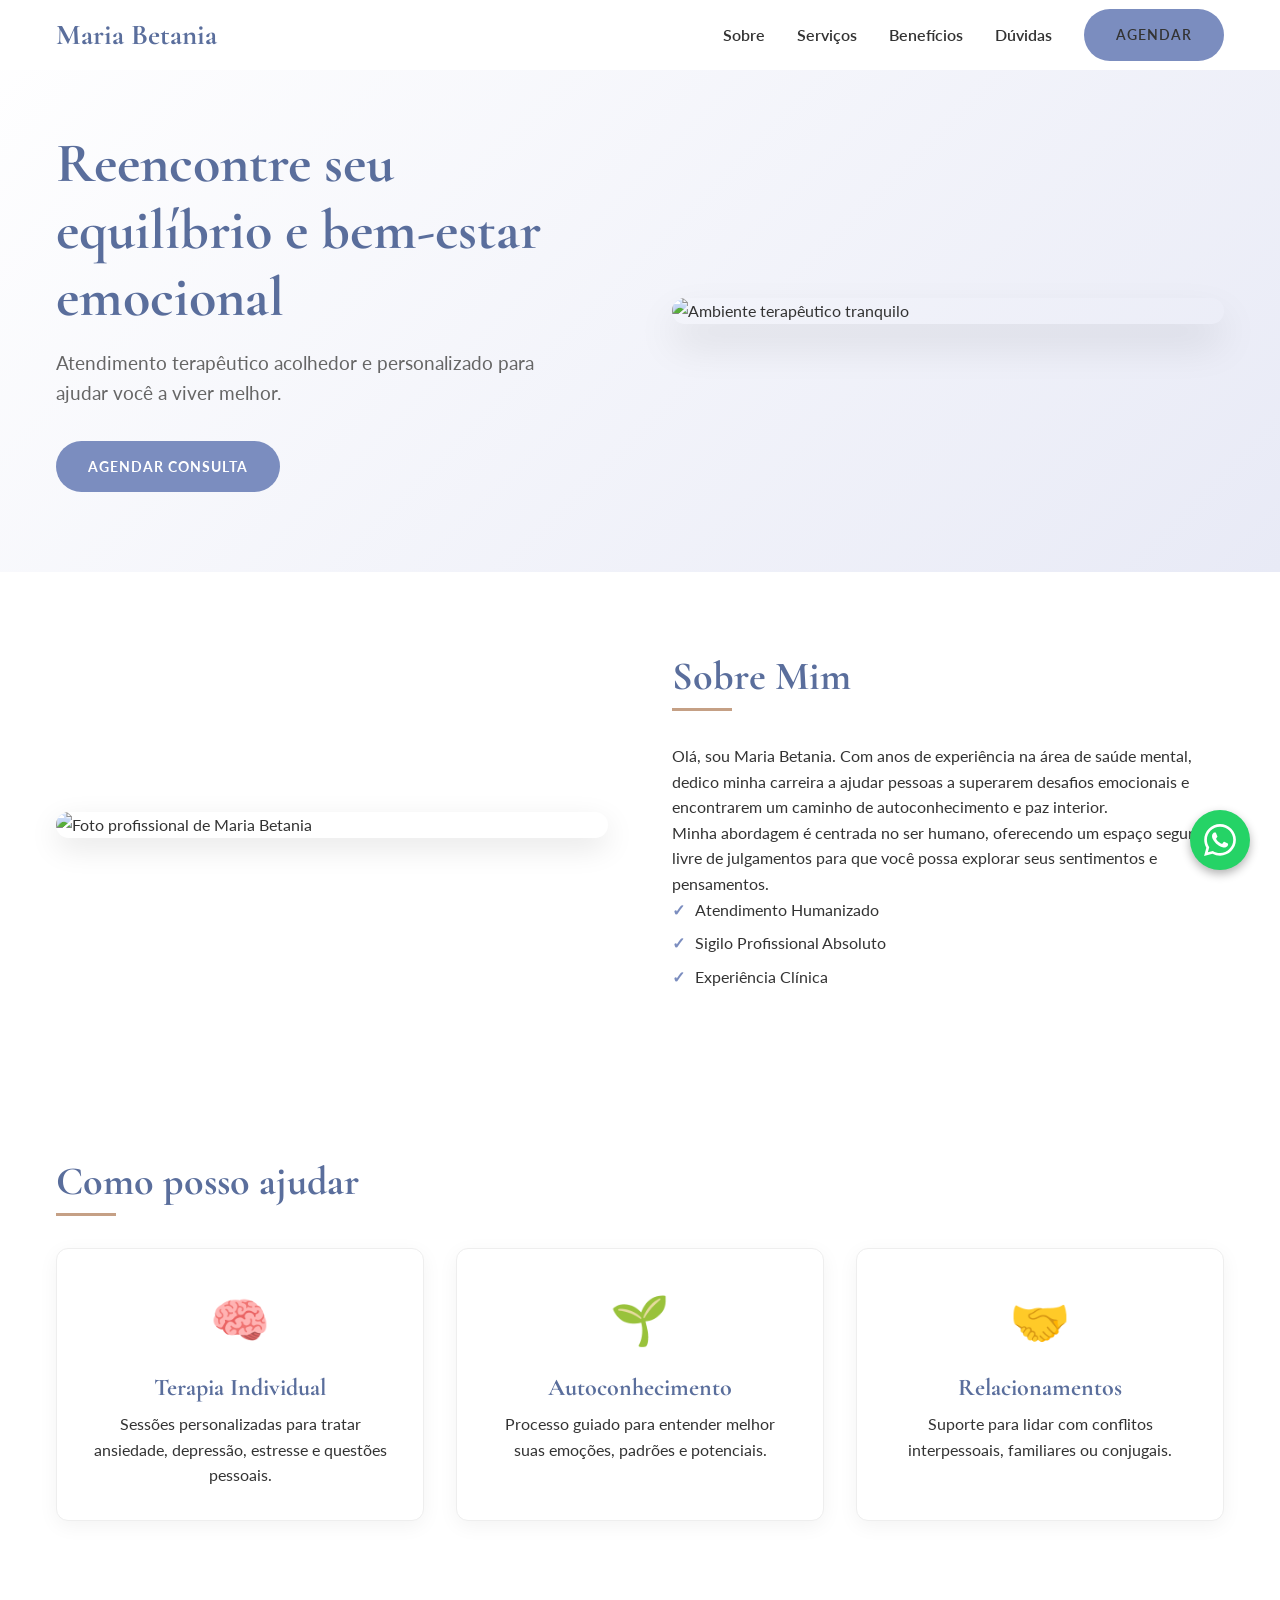
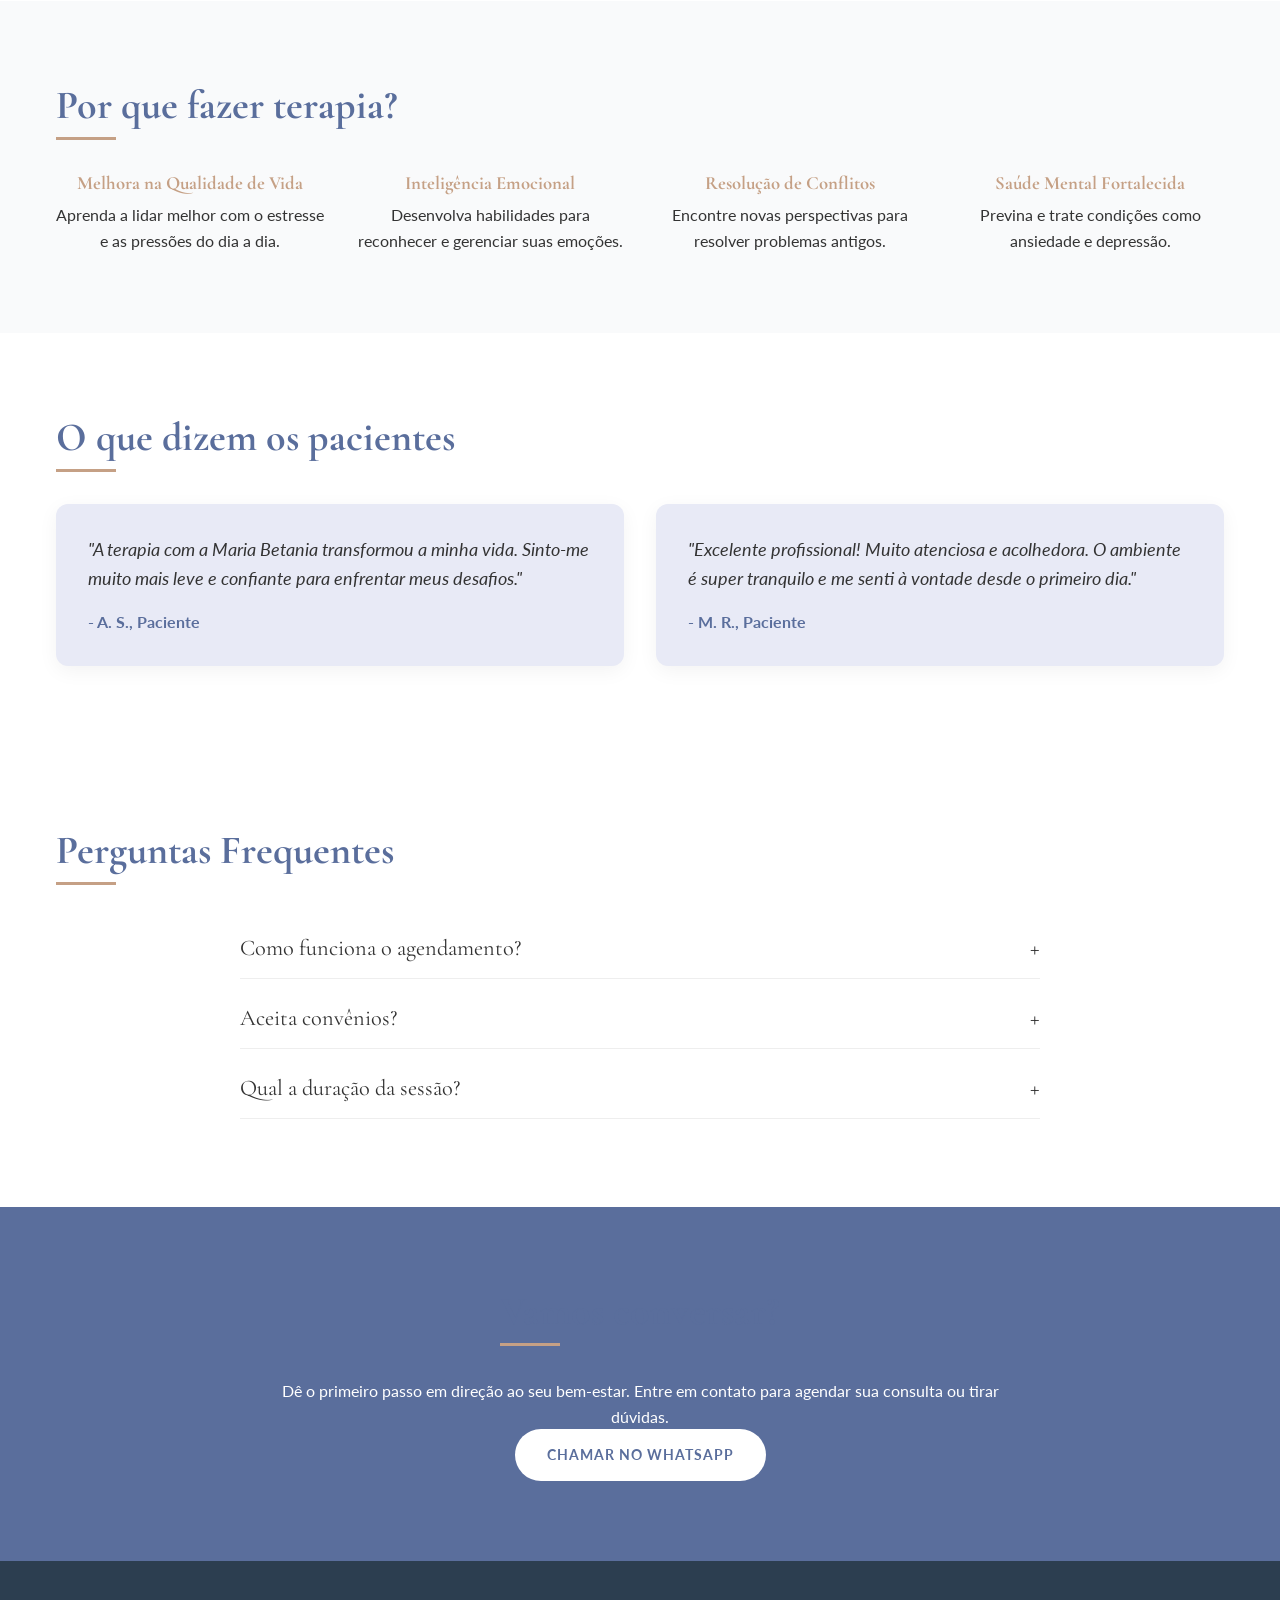
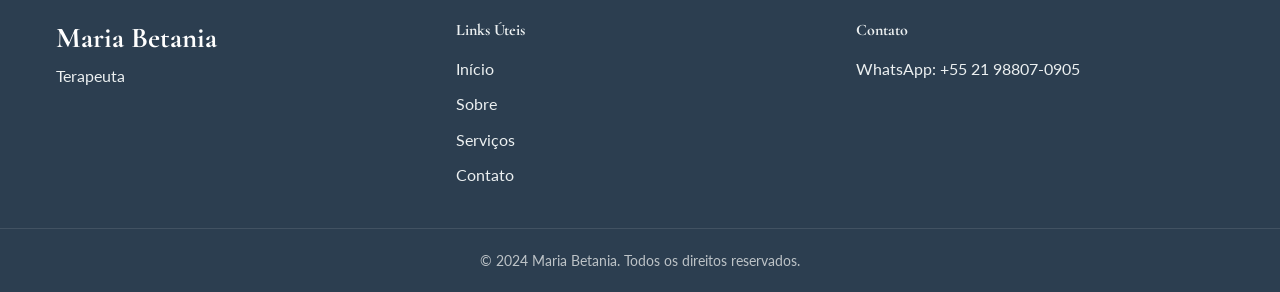
==== index.html @ 7aaaa526 "Add initial files for Maria Betania's landing page project" ====
<!DOCTYPE html>
<html lang="pt-BR">
<head>
    <meta charset="UTF-8">
    <meta name="viewport" content="width=device-width, initial-scale=1.0">

    <!-- Meta Tags SEO -->
    <title>Maria Betania | Terapeuta Profissional</title>
    <meta name="description"
          content="Atendimento terapêutico profissional com Maria Betania. Promovendo saúde mental e bem-estar através de uma abordagem acolhedora e personalizada. Agende sua consulta.">
    <meta name="keywords"
          content="terapeuta, psicoterapeuta, saúde mental, terapia, bem-estar, Maria Betania, Rio de Janeiro">
    <meta name="author" content="Maria Betania">

    <!-- Open Graph / Facebook -->
    <meta property="og:type" content="website">
    <meta property="og:url" content="https://mariabetaniaterapeuta.com.br/">
    <meta property="og:title" content="Maria Betania | Terapeuta Profissional">
    <meta property="og:description"
          content="Atendimento terapêutico profissional com Maria Betania. Promovendo saúde mental e bem-estar.">
    <meta property="og:image"
          content="https://images.unsplash.com/photo-1544717305-2782549b5136?ixlib=rb-1.2.1&auto=format&fit=crop&w=1200&q=80">

    <!-- Twitter -->
    <meta property="twitter:card" content="summary_large_image">
    <meta property="twitter:title" content="Maria Betania | Terapeuta Profissional">
    <meta property="twitter:description"
          content="Atendimento terapêutico profissional com Maria Betania. Promovendo saúde mental e bem-estar.">
    <meta property="twitter:image"
          content="https://images.unsplash.com/photo-1544717305-2782549b5136?ixlib=rb-1.2.1&auto=format&fit=crop&w=1200&q=80">

    <!-- Fonts -->
    <link rel="preconnect" href="https://fonts.googleapis.com">
    <link rel="preconnect" href="https://fonts.gstatic.com" crossorigin>
    <link href="https://fonts.googleapis.com/css2?family=Cormorant+Garamond:wght@400;600;700&family=Lato:wght@300;400;700&display=swap"
          rel="stylesheet">

    <!-- Styles -->
    <link rel="stylesheet" href="styles.css">

    <!-- Schema.org Markup -->
    <script type="application/ld+json">
        {
            "@context": "https://schema.org",
            "@type": "HealthAndBeautyBusiness",
            "name": "Maria Betania Terapeuta",
            "image": "https://images.unsplash.com/photo-1573496359142-b8d87734a5a2?ixlib=rb-1.2.1&auto=format&fit=crop&w=800&q=80",
            "telephone": "+55 21 98807-0905",
            "address": {
                "@type": "PostalAddress",
                "addressLocality": "Rio de Janeiro",
                "addressRegion": "RJ",
                "addressCountry": "BR"
            },
            "priceRange": "$$",
            "description": "Atendimento terapêutico profissional focado em saúde mental e bem-estar."
        }
    </script>

    <!-- Google AdSense - Header Placeholder -->
    <!-- <script async src="https://pagead2.googlesyndication.com/pagead/js/adsbygoogle.js?client=ca-pub-XXXXXXXXXXXXXXXX" crossorigin="anonymous"></script> -->
</head>
<body>

<!-- Header -->
<header class="header">
    <div class="container header__container">
        <a href="#" class="logo">Maria Betania</a>
        <nav class="nav">
            <ul class="nav__list">
                <li><a href="#sobre" class="nav__link">Sobre</a></li>
                <li><a href="#servicos" class="nav__link">Serviços</a></li>
                <li><a href="#beneficios" class="nav__link">Benefícios</a></li>
                <li><a href="#faq" class="nav__link">Dúvidas</a></li>
                <li><a href="#contato" class="nav__link btn btn--primary">Agendar</a></li>
            </ul>
            <button class="nav__toggle" aria-label="Abrir menu">
                <span class="hamburger"></span>
            </button>
        </nav>
    </div>
</header>

<!-- Hero Section -->
<section class="hero" id="home">
    <div class="container hero__container">
        <div class="hero__content">
            <h1 class="hero__title">Reencontre seu equilíbrio e bem-estar emocional</h1>
            <p class="hero__subtitle">Atendimento terapêutico acolhedor e personalizado para ajudar você a viver
                melhor.</p>
            <div class="hero__actions">
                <a href="https://wa.me/5521988070905?text=Olá! Gostaria de agendar uma consulta."
                   class="btn btn--primary" target="_blank" rel="noopener noreferrer">
                    Agendar Consulta
                </a>
            </div>
        </div>
        <div class="hero__image">
            <img src="https://images.unsplash.com/photo-1544717305-2782549b5136?ixlib=rb-1.2.1&auto=format&fit=crop&w=800&q=80"
                 alt="Ambiente terapêutico tranquilo" loading="lazy">
        </div>
    </div>
</section>

<!-- AdSense Placeholder -->
<!-- <div class="ad-container container">AdSense Code Here</div> -->

<!-- Sobre Section -->
<section class="about section" id="sobre">
    <div class="container about__container">
        <div class="about__image">
            <img src="https://images.unsplash.com/photo-1573496359142-b8d87734a5a2?ixlib=rb-1.2.1&auto=format&fit=crop&w=800&q=80"
                 alt="Foto profissional de Maria Betania" loading="lazy">
        </div>
        <div class="about__content">
            <h2 class="section__title">Sobre Mim</h2>
            <p class="text">Olá, sou Maria Betania. Com anos de experiência na área de saúde mental, dedico minha
                carreira a ajudar pessoas a superarem desafios emocionais e encontrarem um caminho de autoconhecimento e
                paz interior.</p>
            <p class="text">Minha abordagem é centrada no ser humano, oferecendo um espaço seguro e livre de julgamentos
                para que você possa explorar seus sentimentos e pensamentos.</p>
            <ul class="about__credentials">
                <li><span class="check-icon">✓</span> Atendimento Humanizado</li>
                <li><span class="check-icon">✓</span> Sigilo Profissional Absoluto</li>
                <li><span class="check-icon">✓</span> Experiência Clínica</li>
            </ul>
        </div>
    </div>
</section>

<!-- Serviços Section -->
<section class="services section" id="servicos">
    <div class="container">
        <h2 class="section__title text-center">Como posso ajudar</h2>
        <div class="services__grid">
            <div class="card service-card">
                <div class="service-card__icon">🧠</div>
                <h3 class="service-card__title">Terapia Individual</h3>
                <p class="service-card__description">Sessões personalizadas para tratar ansiedade, depressão, estresse e
                    questões pessoais.</p>
            </div>
            <div class="card service-card">
                <div class="service-card__icon">🌱</div>
                <h3 class="service-card__title">Autoconhecimento</h3>
                <p class="service-card__description">Processo guiado para entender melhor suas emoções, padrões e
                    potenciais.</p>
            </div>
            <div class="card service-card">
                <div class="service-card__icon">🤝</div>
                <h3 class="service-card__title">Relacionamentos</h3>
                <p class="service-card__description">Suporte para lidar com conflitos interpessoais, familiares ou
                    conjugais.</p>
            </div>
        </div>
    </div>
</section>

<!-- Benefícios Section -->
<section class="benefits section bg-light" id="beneficios">
    <div class="container">
        <h2 class="section__title text-center">Por que fazer terapia?</h2>
        <div class="benefits__grid">
            <div class="benefit-item">
                <h3 class="benefit-item__title">Melhora na Qualidade de Vida</h3>
                <p>Aprenda a lidar melhor com o estresse e as pressões do dia a dia.</p>
            </div>
            <div class="benefit-item">
                <h3 class="benefit-item__title">Inteligência Emocional</h3>
                <p>Desenvolva habilidades para reconhecer e gerenciar suas emoções.</p>
            </div>
            <div class="benefit-item">
                <h3 class="benefit-item__title">Resolução de Conflitos</h3>
                <p>Encontre novas perspectivas para resolver problemas antigos.</p>
            </div>
            <div class="benefit-item">
                <h3 class="benefit-item__title">Saúde Mental Fortalecida</h3>
                <p>Previna e trate condições como ansiedade e depressão.</p>
            </div>
        </div>
    </div>
</section>

<!-- Depoimentos Section -->
<section class="testimonials section" id="depoimentos">
    <div class="container">
        <h2 class="section__title text-center">O que dizem os pacientes</h2>
        <div class="testimonials__grid">
            <div class="card testimonial-card">
                <p class="testimonial-card__text">"A terapia com a Maria Betania transformou a minha vida. Sinto-me
                    muito mais leve e confiante para enfrentar meus desafios."</p>
                <p class="testimonial-card__author">- A. S., Paciente</p>
            </div>
            <div class="card testimonial-card">
                <p class="testimonial-card__text">"Excelente profissional! Muito atenciosa e acolhedora. O ambiente é
                    super tranquilo e me senti à vontade desde o primeiro dia."</p>
                <p class="testimonial-card__author">- M. R., Paciente</p>
            </div>
        </div>
    </div>
</section>

<!-- AdSense Placeholder -->
<!-- <div class="ad-container container">AdSense Code Here</div> -->

<!-- FAQ Section -->
<section class="faq section" id="faq">
    <div class="container">
        <h2 class="section__title text-center">Perguntas Frequentes</h2>
        <div class="accordion">
            <div class="accordion__item">
                <button class="accordion__trigger" aria-expanded="false">
                    Como funciona o agendamento?
                    <span class="accordion__icon">+</span>
                </button>
                <div class="accordion__content">
                    <p>O agendamento é feito de forma simples pelo WhatsApp. Você entra em contato, verificamos a
                        disponibilidade e marcamos o melhor horário para você.</p>
                </div>
            </div>
            <div class="accordion__item">
                <button class="accordion__trigger" aria-expanded="false">
                    Aceita convênios?
                    <span class="accordion__icon">+</span>
                </button>
                <div class="accordion__content">
                    <p>Atualmente trabalho com atendimentos particulares. Emito recibo para solicitação de reembolso
                        junto ao seu convênio, se aplicável.</p>
                </div>
            </div>
            <div class="accordion__item">
                <button class="accordion__trigger" aria-expanded="false">
                    Qual a duração da sessão?
                    <span class="accordion__icon">+</span>
                </button>
                <div class="accordion__content">
                    <p>Cada sessão tem duração média de 50 minutos, tempo ideal para desenvolvermos um trabalho profundo
                        e focado.</p>
                </div>
            </div>
        </div>
    </div>
</section>

<!-- Contato Section -->
<section class="contact section bg-accent text-white" id="contato">
    <div class="container contact__container">
        <div class="contact__info">
            <h2 class="section__title text-white">Vamos conversar?</h2>
            <p>Dê o primeiro passo em direção ao seu bem-estar. Entre em contato para agendar sua consulta ou tirar
                dúvidas.</p>
            <a href="https://wa.me/5521988070905?text=Olá! Gostaria de agendar uma consulta." class="btn btn--white"
               target="_blank" rel="noopener noreferrer">
                Chamar no WhatsApp
            </a>
        </div>
    </div>
</section>

<!-- Footer -->
<footer class="footer">
    <div class="container footer__container">
        <div class="footer__brand">
            <h3>Maria Betania</h3>
            <p>Terapeuta</p>
        </div>
        <div class="footer__links">
            <h4>Links Úteis</h4>
            <ul>
                <li><a href="#home">Início</a></li>
                <li><a href="#sobre">Sobre</a></li>
                <li><a href="#servicos">Serviços</a></li>
                <li><a href="#contato">Contato</a></li>
            </ul>
        </div>
        <div class="footer__social">
            <h4>Contato</h4>
            <p>WhatsApp: +55 21 98807-0905</p>
            <!-- Add social icons if available -->
        </div>
        <!-- AdSense Placeholder Footer -->
        <!-- <div class="footer__ad">AdSense Code Here</div> -->
    </div>
    <div class="footer__bottom">
        <p>&copy; 2024 Maria Betania. Todos os direitos reservados.</p>
    </div>
</footer>

<!-- WhatsApp Floating Button -->
<a href="https://wa.me/5521988070905?text=Olá! Gostaria de agendar uma consulta." class="whatsapp-float" target="_blank"
   rel="noopener noreferrer" aria-label="Falar no WhatsApp">
    <svg xmlns="http://www.w3.org/2000/svg" width="32" height="32" viewBox="0 0 24 24" fill="white">
        <path d="M.057 24l1.687-6.163c-1.041-1.804-1.588-3.849-1.587-5.946.003-6.556 5.338-11.891 11.893-11.891 3.181.001 6.167 1.24 8.413 3.488 2.245 2.248 3.481 5.236 3.48 8.414-.003 6.557-5.338 11.892-11.893 11.892-1.99-.001-3.951-.5-5.688-1.448l-6.305 1.654zm6.597-3.807c1.676.995 3.276 1.591 5.392 1.592 5.448 0 9.886-4.434 9.889-9.885.002-5.462-4.415-9.89-9.881-9.892-5.452 0-9.887 4.434-9.889 9.884-.001 2.225.651 3.891 1.746 5.634l-.999 3.648 3.742-.981zm11.387-5.464c-.074-.124-.272-.198-.57-.347-.297-.149-1.758-.868-2.031-.967-.272-.099-.47-.149-.669.149-.198.297-.768.967-.941 1.165-.173.198-.347.223-.644.074-.297-.149-1.255-.463-2.39-1.475-.883-.788-1.48-1.761-1.653-2.059-.173-.297-.018-.458.13-.606.134-.133.297-.347.446-.521.151-.172.2-.296.3-.495.099-.198.05-.372-.025-.521-.075-.148-.669-1.611-.916-2.206-.242-.579-.487-.501-.669-.51l-.57-.01c-.198 0-.52.074-.792.372s-1.04 1.016-1.04 2.479 1.065 2.876 1.213 3.074c.149.198 2.095 3.2 5.076 4.487.709.306 1.263.489 1.694.626.712.226 1.36.194 1.872.118.571-.085 1.758-.719 2.006-1.413.248-.695.248-1.29.173-1.414z"/>
    </svg>
</a>

<!-- Scripts -->
<script src="script.js"></script>
</body>
</html>
---- styles.css ----
/* 
  Theme Variables & Resets 
*/
:root {
    /* Colors */
    --primary-color: #7b8dbf; /* Lavender Blue - Calm & Trust */
    --primary-dark: #5a6e9c;
    --secondary-color: #e8eaf6; /* Light Lavender Background */
    --accent-color: #c5a085; /* Earthy Tone - Warmth */
    --text-dark: #333333;
    --text-light: #666666;
    --white: #ffffff;
    --light-gray: #f9fafb;
    --success-color: #25d366; /* WhatsApp Green */

    /* Typography */
    --font-serif: 'Cormorant Garamond', serif;
    --font-sans: 'Lato', sans-serif;

    /* Spacing */
    --spacing-sm: 0.5rem;
    --spacing-md: 1rem;
    --spacing-lg: 2rem;
    --spacing-xl: 4rem;

    /* Layout */
    --container-width: 1200px;
    --header-height: 70px;

    /* Transitions */
    --transition-fast: 0.3s ease;
}

/* Reset */
* {
    margin: 0;
    padding: 0;
    box-sizing: border-box;
}

html {
    scroll-behavior: smooth;
}

body {
    font-family: var(--font-sans);
    color: var(--text-dark);
    line-height: 1.6;
    background-color: var(--white);
}

img {
    max-width: 100%;
    height: auto;
    display: block;
}

ul {
    list-style: none;
}

a {
    text-decoration: none;
    color: inherit;
    transition: var(--transition-fast);
}

/* 
  Typography Utilities 
*/
h1, h2, h3, h4 {
    font-family: var(--font-serif);
    line-height: 1.2;
    margin-bottom: var(--spacing-md);
}

.text-center {
    text-align: center;
}

.text-white {
    color: var(--white);
}

.section__title {
    font-size: 2.5rem;
    color: var(--primary-dark);
    margin-bottom: var(--spacing-lg);
    position: relative;
    display: inline-block;
}

.section__title::after {
    content: '';
    display: block;
    width: 60px;
    height: 3px;
    background-color: var(--accent-color);
    margin-top: var(--spacing-sm);
}

/* 
  Reusable Components 
*/
.container {
    max-width: var(--container-width);
    margin: 0 auto;
    padding: 0 var(--spacing-md);
}

.section {
    padding: 80px 0;
}

.bg-light {
    background-color: var(--light-gray);
}

.bg-accent {
    background-color: var(--primary-dark);
}

.btn {
    display: inline-block;
    padding: 12px 30px;
    border-radius: 50px;
    font-weight: 700;
    cursor: pointer;
    border: 2px solid transparent;
    text-transform: uppercase;
    letter-spacing: 1px;
    font-size: 0.9rem;
}

.btn--primary {
    background-color: var(--primary-color);
    color: var(--white);
}

.btn--primary:hover {
    background-color: var(--primary-dark);
}

.btn--white {
    background-color: var(--white);
    color: var(--primary-dark);
}

.btn--white:hover {
    background-color: var(--secondary-color);
}

/* 
  Header & Navigation 
*/
.header {
    position: fixed;
    top: 0;
    left: 0;
    width: 100%;
    background-color: rgba(255, 255, 255, 0.95);
    box-shadow: 0 2px 10px rgba(0, 0, 0, 0.05);
    z-index: 1000;
    height: var(--header-height);
    display: flex;
    align-items: center;
}

.header__container {
    display: flex;
    justify-content: space-between;
    align-items: center;
    width: 100%;
}

.logo {
    font-family: var(--font-serif);
    font-size: 1.8rem;
    font-weight: 700;
    color: var(--primary-dark);
}

.nav__list {
    display: flex;
    align-items: center;
    gap: var(--spacing-lg);
}

.nav__link {
    font-weight: 600;
    color: var(--text-dark);
}

.nav__link:hover {
    color: var(--primary-color);
}

.nav__toggle {
    display: none;
    background: none;
    border: none;
    cursor: pointer;
}

.hamburger {
    display: block;
    width: 25px;
    height: 3px;
    background-color: var(--text-dark);
    position: relative;
}

.hamburger::before,
.hamburger::after {
    content: '';
    position: absolute;
    width: 100%;
    height: 3px;
    background-color: var(--text-dark);
    transition: var(--transition-fast);
}

.hamburger::before {
    top: -8px;
}

.hamburger::after {
    top: 8px;
}

/* 
  Hero Section 
*/
.hero {
    padding-top: calc(var(--header-height) + 60px);
    padding-bottom: 80px;
    background: linear-gradient(135deg, #fff 0%, var(--secondary-color) 100%);
}

.hero__container {
    display: grid;
    grid-template-columns: 1fr 1fr;
    align-items: center;
    gap: var(--spacing-xl);
}

.hero__title {
    font-size: 3.5rem;
    margin-bottom: var(--spacing-md);
    color: var(--primary-dark);
}

.hero__subtitle {
    font-size: 1.2rem;
    margin-bottom: var(--spacing-lg);
    color: var(--text-light);
    max-width: 500px;
}

.hero__image {
    border-radius: 20px;
    overflow: hidden;
    box-shadow: 0 20px 40px rgba(0, 0, 0, 0.1);
}

/* 
  About Section 
*/
.about__container {
    display: grid;
    grid-template-columns: 1fr 1fr;
    align-items: center;
    gap: var(--spacing-xl);
}

.about__image {
    border-radius: 20px;
    overflow: hidden;
    box-shadow: 0 10px 30px rgba(0, 0, 0, 0.1);
}

.about__credentials li {
    margin-bottom: var(--spacing-sm);
    display: flex;
    align-items: center;
    gap: 10px;
}

.check-icon {
    color: var(--primary-color);
    font-weight: bold;
}

/* 
  Services Section 
*/
.services__grid {
    display: grid;
    grid-template-columns: repeat(auto-fit, minmax(300px, 1fr));
    gap: var(--spacing-lg);
}

.card {
    background: var(--white);
    padding: var(--spacing-lg);
    border-radius: 12px;
    box-shadow: 0 5px 20px rgba(0, 0, 0, 0.05);
    transition: var(--transition-fast);
}

.card:hover {
    transform: translateY(-5px);
    box-shadow: 0 10px 30px rgba(0, 0, 0, 0.1);
}

.service-card {
    text-align: center;
    border: 1px solid #eee;
}

.service-card__icon {
    font-size: 3rem;
    margin-bottom: var(--spacing-md);
}

.service-card__title {
    font-size: 1.5rem;
    color: var(--primary-dark);
    margin-bottom: var(--spacing-sm);
}

/* 
  Benefits Section 
*/
.benefits__grid {
    display: grid;
    grid-template-columns: repeat(auto-fit, minmax(250px, 1fr));
    gap: var(--spacing-lg);
    text-align: center;
}

.benefit-item__title {
    color: var(--accent-color);
    margin-bottom: var(--spacing-sm);
}

/* 
  Testimonials Section 
*/
.testimonials__grid {
    display: grid;
    grid-template-columns: repeat(auto-fit, minmax(300px, 1fr));
    gap: var(--spacing-lg);
}

.testimonial-card {
    background-color: var(--secondary-color);
    border: none;
}

.testimonial-card__text {
    font-style: italic;
    margin-bottom: var(--spacing-md);
    font-size: 1.1rem;
}

.testimonial-card__author {
    font-weight: 700;
    color: var(--primary-dark);
}

/* 
  FAQ Section 
*/
.accordion {
    max-width: 800px;
    margin: 0 auto;
}

.accordion__item {
    border-bottom: 1px solid #eee;
    margin-bottom: var(--spacing-sm);
}

.accordion__trigger {
    width: 100%;
    background: none;
    border: none;
    padding: var(--spacing-md) 0;
    display: flex;
    justify-content: space-between;
    align-items: center;
    font-family: var(--font-serif);
    font-size: 1.4rem;
    color: var(--text-dark);
    cursor: pointer;
    text-align: left;
}

.accordion__icon {
    font-size: 1.5rem;
    transition: var(--transition-fast);
}

.accordion__trigger[aria-expanded="true"] .accordion__icon {
    transform: rotate(45deg);
}

.accordion__content {
    max-height: 0;
    overflow: hidden;
    transition: max-height 0.3s ease;
    font-size: 1rem;
    color: var(--text-light);
}

.accordion__content p {
    padding-bottom: var(--spacing-md);
}

/* 
  Contact Section 
*/
.contact {
    text-align: center;
}

.contact__container {
    max-width: 800px;
}

/* 
  Footer 
*/
.footer {
    background-color: #2c3e50;
    color: #ecf0f1;
    padding: 60px 0 20px;
}

.footer__container {
    display: grid;
    grid-template-columns: repeat(auto-fit, minmax(200px, 1fr));
    gap: var(--spacing-lg);
    margin-bottom: 40px;
}

.footer__brand h3 {
    color: var(--white);
    font-size: 1.8rem;
    margin-bottom: var(--spacing-sm);
}

.footer__links ul {
    display: flex;
    flex-direction: column;
    gap: 10px;
}

.footer__links a:hover {
    color: var(--primary-color);
}

.footer__bottom {
    text-align: center;
    padding-top: 20px;
    border-top: 1px solid rgba(255, 255, 255, 0.1);
    font-size: 0.9rem;
    color: #bdc3c7;
}

/* 
  WhatsApp Floating Button 
*/
.whatsapp-float {
    position: fixed;
    bottom: 30px;
    right: 30px;
    background-color: var(--success-color);
    width: 60px;
    height: 60px;
    border-radius: 50%;
    display: flex;
    justify-content: center;
    align-items: center;
    box-shadow: 0 4px 10px rgba(0, 0, 0, 0.3);
    z-index: 1000;
    transition: transform 0.3s ease;
}

.whatsapp-float:hover {
    transform: scale(1.1);
}

/* 
  AdSense Container Styling 
*/
.ad-container {
    text-align: center;
    margin: var(--spacing-lg) auto;
    min-height: 100px;
    background-color: #f0f0f0;
    display: flex;
    justify-content: center;
    align-items: center;
    color: #999;
    border: 1px dashed #ccc;
}

/* 
  Responsive Styles (Tablets & Mobile) 
*/
@media (max-width: 992px) {
    :root {
        --header-height: 60px;
    }

    .hero__title {
        font-size: 2.8rem;
    }
}

@media (max-width: 768px) {
    /* Navigation */
    .nav__toggle {
        display: block;
    }

    .nav__list {
        position: fixed;
        top: var(--header-height);
        right: -100%;
        width: 80%;
        height: calc(100vh - var(--header-height));
        background-color: var(--white);
        flex-direction: column;
        padding: var(--spacing-xl);
        transition: right 0.3s ease;
        box-shadow: -5px 0 15px rgba(0, 0, 0, 0.05);
    }

    .nav__list.active {
        right: 0;
    }

    /* Hero */
    .hero__container {
        grid-template-columns: 1fr;
        text-align: center;
    }

    .hero__image {
        order: -1;
    }

    .hero__subtitle {
        margin: 0 auto var(--spacing-lg);
    }

    /* About */
    .about__container {
        grid-template-columns: 1fr;
    }

    .section__title {
        font-size: 2rem;
    }

    /* Footer */
    .footer__container {
        text-align: center;
    }

    /* WhatsApp */
    .whatsapp-float {
        bottom: 20px;
        right: 20px;
        width: 50px;
        height: 50px;
    }
}
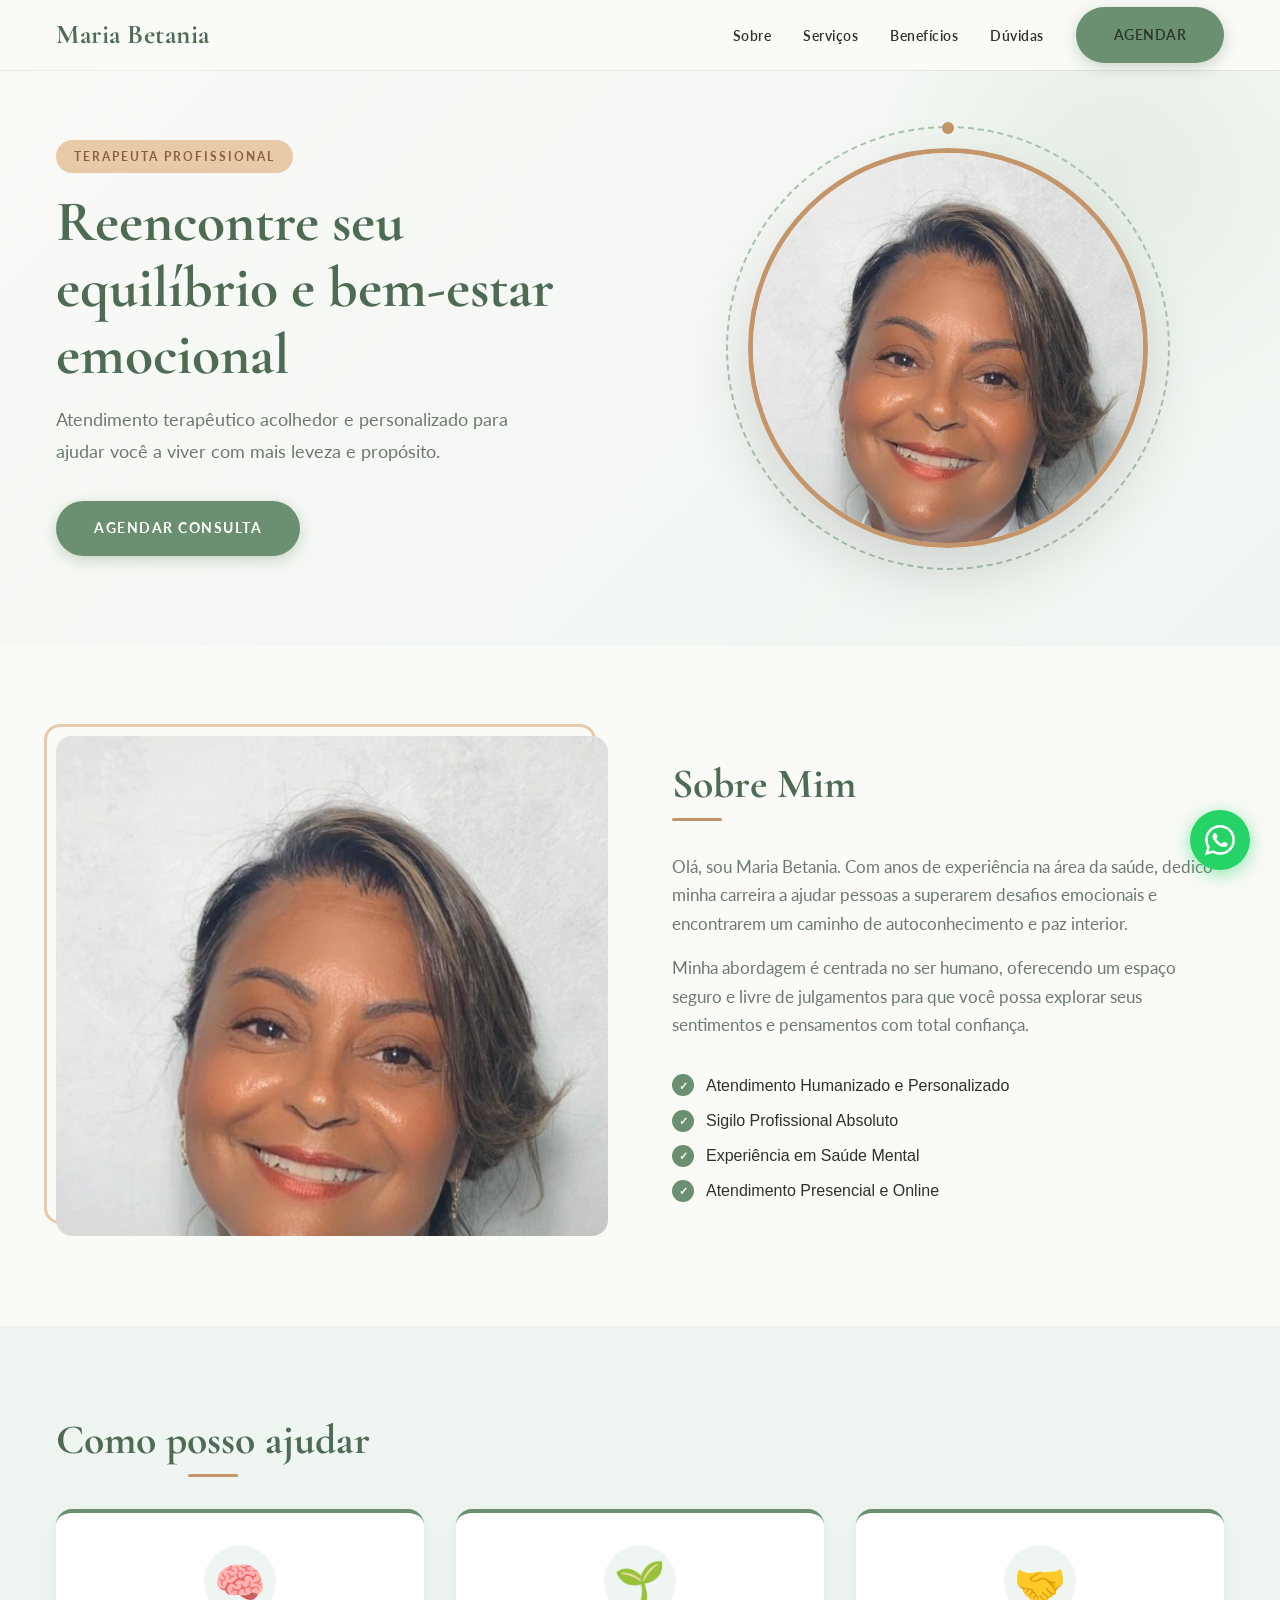
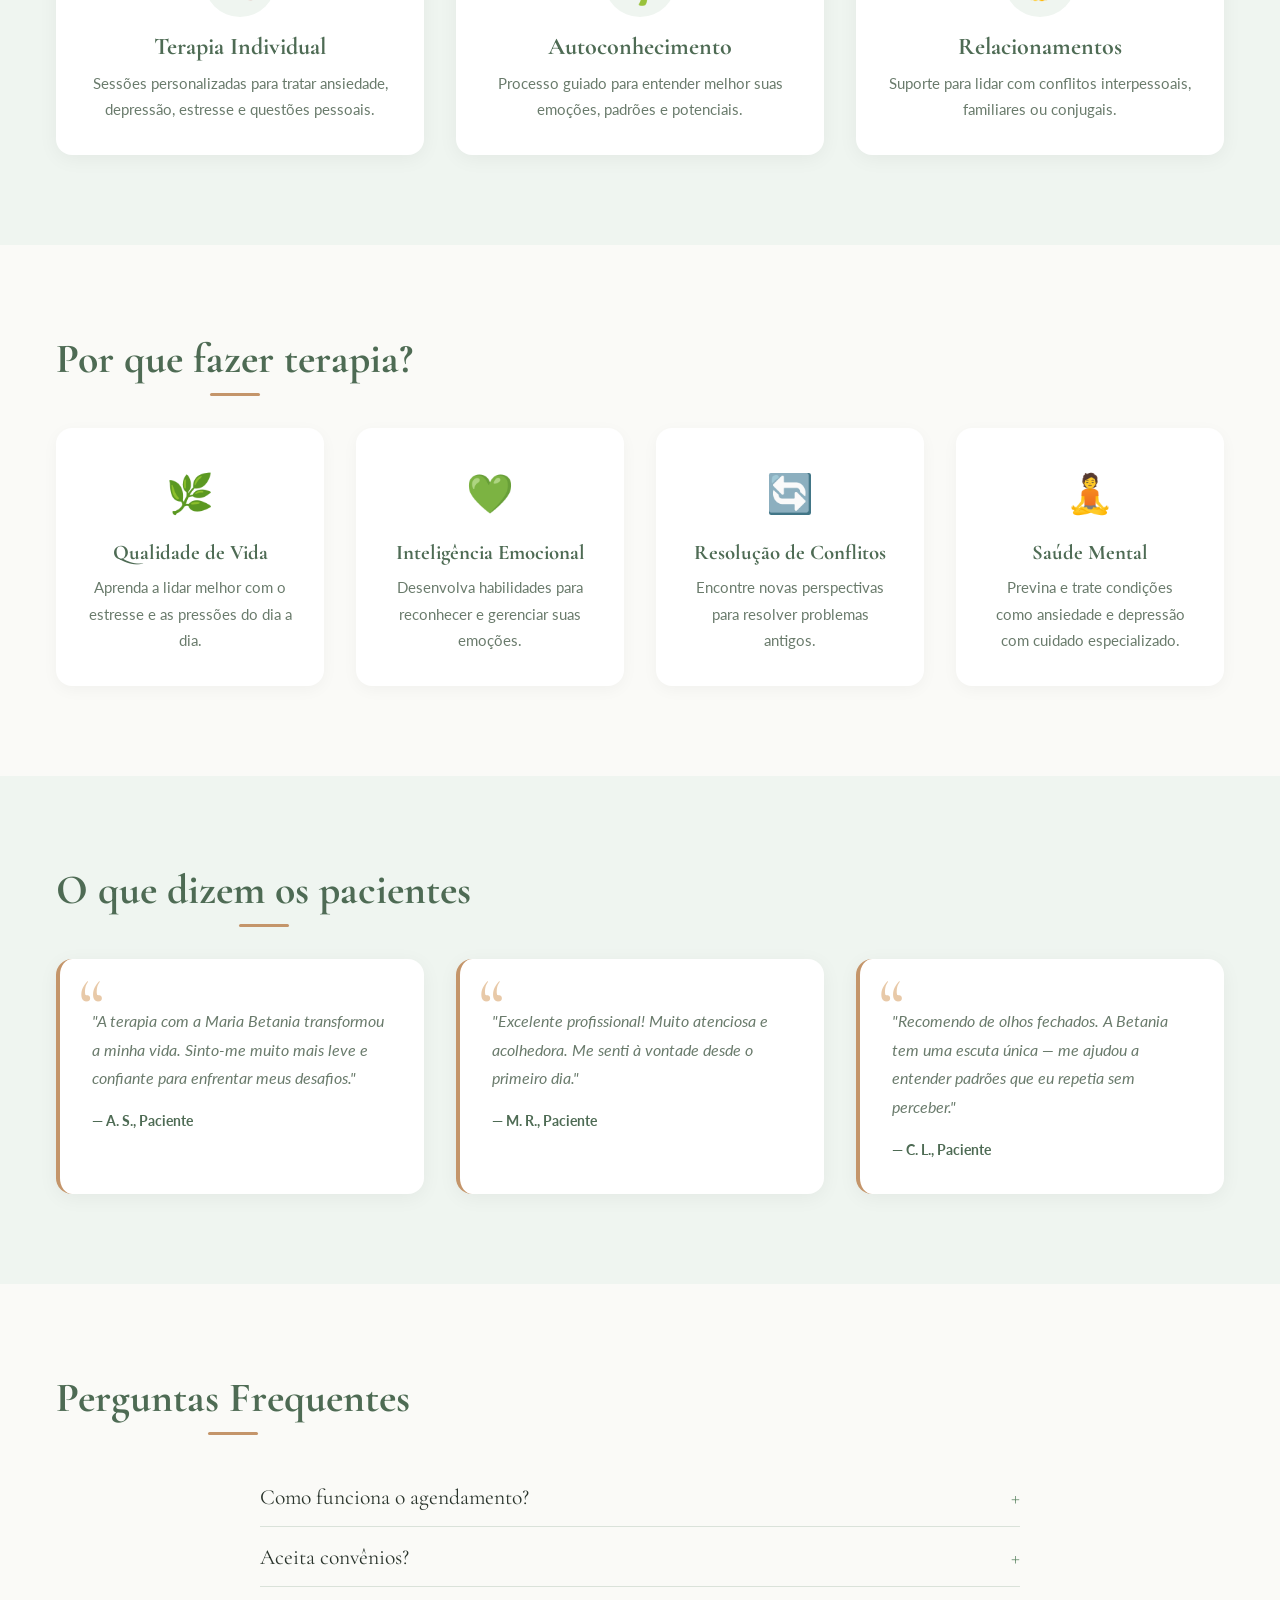
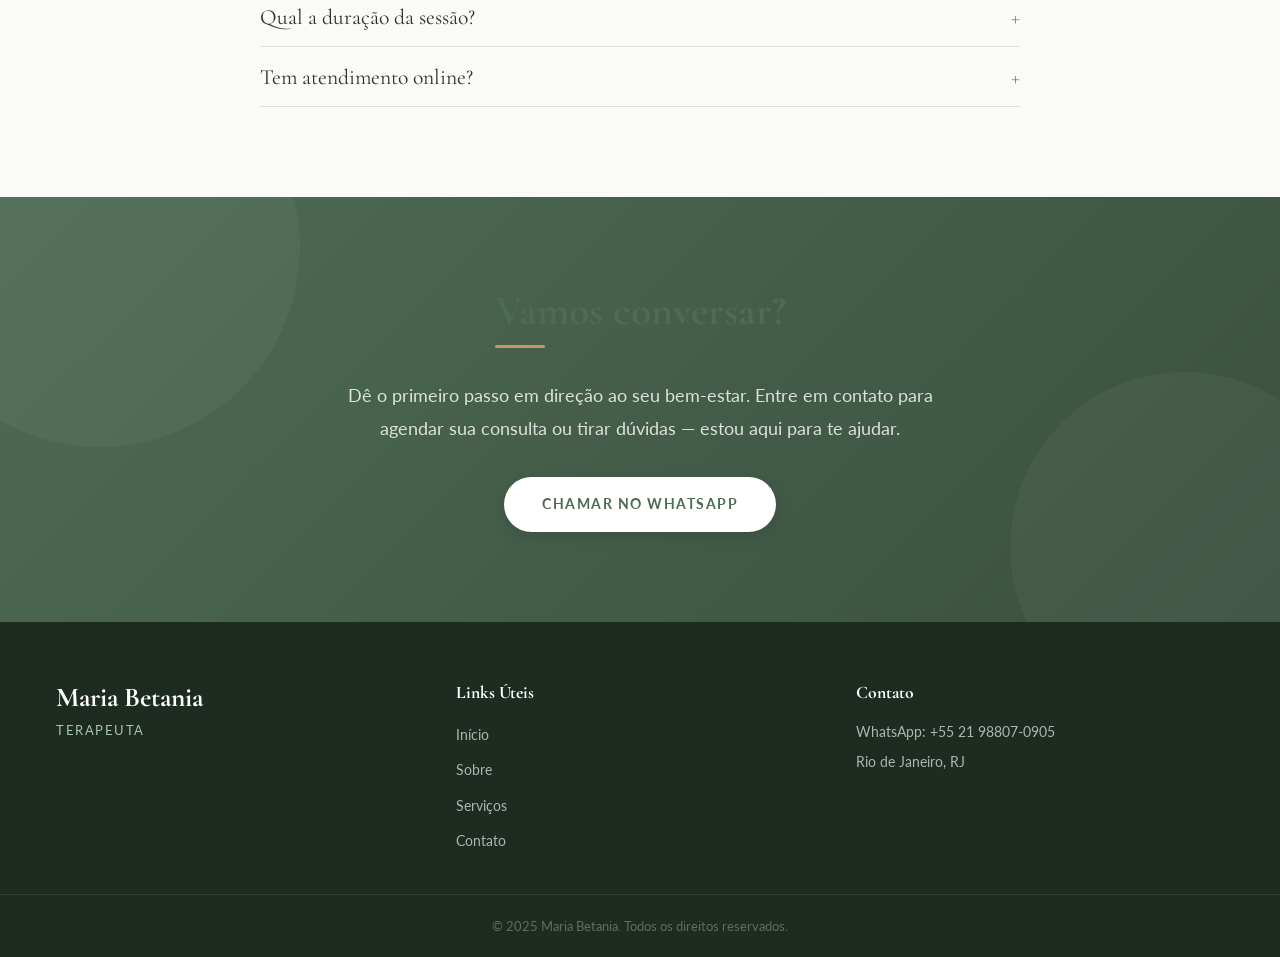
==== commit d1479ada: "Redesign visual completo da landing page da Betania - Nova paleta sage green + warm sand (substituin" ====
--- a/index.html
+++ b/index.html
@@ -18,16 +18,14 @@
     <meta property="og:title" content="Maria Betania | Terapeuta Profissional">
     <meta property="og:description"
           content="Atendimento terapêutico profissional com Maria Betania. Promovendo saúde mental e bem-estar.">
-    <meta property="og:image"
-          content="https://images.unsplash.com/photo-1544717305-2782549b5136?ixlib=rb-1.2.1&auto=format&fit=crop&w=1200&q=80">
+    <meta property="og:image" content="https://mariabetaniaterapeuta.com.br/IMG-20250110-WA0171.jpg">
 
     <!-- Twitter -->
     <meta property="twitter:card" content="summary_large_image">
     <meta property="twitter:title" content="Maria Betania | Terapeuta Profissional">
     <meta property="twitter:description"
           content="Atendimento terapêutico profissional com Maria Betania. Promovendo saúde mental e bem-estar.">
-    <meta property="twitter:image"
-          content="https://images.unsplash.com/photo-1544717305-2782549b5136?ixlib=rb-1.2.1&auto=format&fit=crop&w=1200&q=80">
+    <meta property="twitter:image" content="https://mariabetaniaterapeuta.com.br/IMG-20250110-WA0171.jpg">
 
     <!-- Fonts -->
     <link rel="preconnect" href="https://fonts.googleapis.com">
@@ -44,7 +42,7 @@
             "@context": "https://schema.org",
             "@type": "HealthAndBeautyBusiness",
             "name": "Maria Betania Terapeuta",
-            "image": "https://images.unsplash.com/photo-1573496359142-b8d87734a5a2?ixlib=rb-1.2.1&auto=format&fit=crop&w=800&q=80",
+            "image": "https://mariabetaniaterapeuta.com.br/IMG-20250110-WA0171.jpg",
             "telephone": "+55 21 98807-0905",
             "address": {
                 "@type": "PostalAddress",
@@ -56,9 +54,6 @@
             "description": "Atendimento terapêutico profissional focado em saúde mental e bem-estar."
         }
     </script>
-
-    <!-- Google AdSense - Header Placeholder -->
-    <!-- <script async src="https://pagead2.googlesyndication.com/pagead/js/adsbygoogle.js?client=ca-pub-XXXXXXXXXXXXXXXX" crossorigin="anonymous"></script> -->
 </head>
 <body>
 
@@ -84,10 +79,10 @@
 <!-- Hero Section -->
 <section class="hero" id="home">
     <div class="container hero__container">
-        <div class="hero__content">
+        <div class="hero__content fade-in">
+            <span class="hero__subtitle-tag">Terapeuta Profissional</span>
             <h1 class="hero__title">Reencontre seu equilíbrio e bem-estar emocional</h1>
-            <p class="hero__subtitle">Atendimento terapêutico acolhedor e personalizado para ajudar você a viver
-                melhor.</p>
+            <p class="hero__subtitle">Atendimento terapêutico acolhedor e personalizado para ajudar você a viver com mais leveza e propósito.</p>
             <div class="hero__actions">
                 <a href="https://wa.me/5521988070905?text=Olá! Gostaria de agendar uma consulta."
                    class="btn btn--primary" target="_blank" rel="noopener noreferrer">
@@ -96,33 +91,30 @@
             </div>
         </div>
         <div class="hero__image">
-            <img src="https://images.unsplash.com/photo-1544717305-2782549b5136?ixlib=rb-1.2.1&auto=format&fit=crop&w=800&q=80"
-                 alt="Ambiente terapêutico tranquilo" loading="lazy">
-        </div>
-    </div>
-</section>
-
-<!-- AdSense Placeholder -->
-<!-- <div class="ad-container container">AdSense Code Here</div> -->
+            <div class="hero__image-deco"></div>
+            <div class="hero__image-frame">
+                <img src="IMG-20250110-WA0171.jpg" alt="Maria Betania — Terapeuta Profissional" loading="lazy">
+            </div>
+        </div>
+    </div>
+</section>
 
 <!-- Sobre Section -->
 <section class="about section" id="sobre">
     <div class="container about__container">
-        <div class="about__image">
-            <img src="https://images.unsplash.com/photo-1573496359142-b8d87734a5a2?ixlib=rb-1.2.1&auto=format&fit=crop&w=800&q=80"
+        <div class="about__image fade-in">
+            <img src="IMG-20250110-WA0171.jpg"
                  alt="Foto profissional de Maria Betania" loading="lazy">
         </div>
-        <div class="about__content">
+        <div class="about__content fade-in">
             <h2 class="section__title">Sobre Mim</h2>
-            <p class="text">Olá, sou Maria Betania. Com anos de experiência na área de saúde mental, dedico minha
-                carreira a ajudar pessoas a superarem desafios emocionais e encontrarem um caminho de autoconhecimento e
-                paz interior.</p>
-            <p class="text">Minha abordagem é centrada no ser humano, oferecendo um espaço seguro e livre de julgamentos
-                para que você possa explorar seus sentimentos e pensamentos.</p>
+            <p class="text">Olá, sou Maria Betania. Com anos de experiência na área da saúde, dedico minha carreira a ajudar pessoas a superarem desafios emocionais e encontrarem um caminho de autoconhecimento e paz interior.</p>
+            <p class="text">Minha abordagem é centrada no ser humano, oferecendo um espaço seguro e livre de julgamentos para que você possa explorar seus sentimentos e pensamentos com total confiança.</p>
             <ul class="about__credentials">
-                <li><span class="check-icon">✓</span> Atendimento Humanizado</li>
+                <li><span class="check-icon">✓</span> Atendimento Humanizado e Personalizado</li>
                 <li><span class="check-icon">✓</span> Sigilo Profissional Absoluto</li>
-                <li><span class="check-icon">✓</span> Experiência Clínica</li>
+                <li><span class="check-icon">✓</span> Experiência em Saúde Mental</li>
+                <li><span class="check-icon">✓</span> Atendimento Presencial e Online</li>
             </ul>
         </div>
     </div>
@@ -133,48 +125,49 @@
     <div class="container">
         <h2 class="section__title text-center">Como posso ajudar</h2>
         <div class="services__grid">
-            <div class="card service-card">
+            <div class="card service-card fade-in">
                 <div class="service-card__icon">🧠</div>
                 <h3 class="service-card__title">Terapia Individual</h3>
-                <p class="service-card__description">Sessões personalizadas para tratar ansiedade, depressão, estresse e
-                    questões pessoais.</p>
-            </div>
-            <div class="card service-card">
+                <p class="service-card__description">Sessões personalizadas para tratar ansiedade, depressão, estresse e questões pessoais.</p>
+            </div>
+            <div class="card service-card fade-in">
                 <div class="service-card__icon">🌱</div>
                 <h3 class="service-card__title">Autoconhecimento</h3>
-                <p class="service-card__description">Processo guiado para entender melhor suas emoções, padrões e
-                    potenciais.</p>
-            </div>
-            <div class="card service-card">
+                <p class="service-card__description">Processo guiado para entender melhor suas emoções, padrões e potenciais.</p>
+            </div>
+            <div class="card service-card fade-in">
                 <div class="service-card__icon">🤝</div>
                 <h3 class="service-card__title">Relacionamentos</h3>
-                <p class="service-card__description">Suporte para lidar com conflitos interpessoais, familiares ou
-                    conjugais.</p>
+                <p class="service-card__description">Suporte para lidar com conflitos interpessoais, familiares ou conjugais.</p>
             </div>
         </div>
     </div>
 </section>
 
 <!-- Benefícios Section -->
-<section class="benefits section bg-light" id="beneficios">
+<section class="benefits section" id="beneficios">
     <div class="container">
         <h2 class="section__title text-center">Por que fazer terapia?</h2>
         <div class="benefits__grid">
-            <div class="benefit-item">
-                <h3 class="benefit-item__title">Melhora na Qualidade de Vida</h3>
+            <div class="benefit-item fade-in">
+                <span class="benefit-item__icon">🌿</span>
+                <h3 class="benefit-item__title">Qualidade de Vida</h3>
                 <p>Aprenda a lidar melhor com o estresse e as pressões do dia a dia.</p>
             </div>
-            <div class="benefit-item">
+            <div class="benefit-item fade-in">
+                <span class="benefit-item__icon">💚</span>
                 <h3 class="benefit-item__title">Inteligência Emocional</h3>
                 <p>Desenvolva habilidades para reconhecer e gerenciar suas emoções.</p>
             </div>
-            <div class="benefit-item">
+            <div class="benefit-item fade-in">
+                <span class="benefit-item__icon">🔄</span>
                 <h3 class="benefit-item__title">Resolução de Conflitos</h3>
                 <p>Encontre novas perspectivas para resolver problemas antigos.</p>
             </div>
-            <div class="benefit-item">
-                <h3 class="benefit-item__title">Saúde Mental Fortalecida</h3>
-                <p>Previna e trate condições como ansiedade e depressão.</p>
+            <div class="benefit-item fade-in">
+                <span class="benefit-item__icon">🧘</span>
+                <h3 class="benefit-item__title">Saúde Mental</h3>
+                <p>Previna e trate condições como ansiedade e depressão com cuidado especializado.</p>
             </div>
         </div>
     </div>
@@ -185,22 +178,21 @@
     <div class="container">
         <h2 class="section__title text-center">O que dizem os pacientes</h2>
         <div class="testimonials__grid">
-            <div class="card testimonial-card">
-                <p class="testimonial-card__text">"A terapia com a Maria Betania transformou a minha vida. Sinto-me
-                    muito mais leve e confiante para enfrentar meus desafios."</p>
-                <p class="testimonial-card__author">- A. S., Paciente</p>
-            </div>
-            <div class="card testimonial-card">
-                <p class="testimonial-card__text">"Excelente profissional! Muito atenciosa e acolhedora. O ambiente é
-                    super tranquilo e me senti à vontade desde o primeiro dia."</p>
-                <p class="testimonial-card__author">- M. R., Paciente</p>
-            </div>
-        </div>
-    </div>
-</section>
-
-<!-- AdSense Placeholder -->
-<!-- <div class="ad-container container">AdSense Code Here</div> -->
+            <div class="card testimonial-card fade-in">
+                <p class="testimonial-card__text">"A terapia com a Maria Betania transformou a minha vida. Sinto-me muito mais leve e confiante para enfrentar meus desafios."</p>
+                <p class="testimonial-card__author">— A. S., Paciente</p>
+            </div>
+            <div class="card testimonial-card fade-in">
+                <p class="testimonial-card__text">"Excelente profissional! Muito atenciosa e acolhedora. Me senti à vontade desde o primeiro dia."</p>
+                <p class="testimonial-card__author">— M. R., Paciente</p>
+            </div>
+            <div class="card testimonial-card fade-in">
+                <p class="testimonial-card__text">"Recomendo de olhos fechados. A Betania tem uma escuta única — me ajudou a entender padrões que eu repetia sem perceber."</p>
+                <p class="testimonial-card__author">— C. L., Paciente</p>
+            </div>
+        </div>
+    </div>
+</section>
 
 <!-- FAQ Section -->
 <section class="faq section" id="faq">
@@ -213,8 +205,7 @@
                     <span class="accordion__icon">+</span>
                 </button>
                 <div class="accordion__content">
-                    <p>O agendamento é feito de forma simples pelo WhatsApp. Você entra em contato, verificamos a
-                        disponibilidade e marcamos o melhor horário para você.</p>
+                    <p>O agendamento é feito de forma simples pelo WhatsApp. Você entra em contato, verificamos a disponibilidade e marcamos o melhor horário para você.</p>
                 </div>
             </div>
             <div class="accordion__item">
@@ -223,8 +214,7 @@
                     <span class="accordion__icon">+</span>
                 </button>
                 <div class="accordion__content">
-                    <p>Atualmente trabalho com atendimentos particulares. Emito recibo para solicitação de reembolso
-                        junto ao seu convênio, se aplicável.</p>
+                    <p>Atualmente trabalho com atendimentos particulares. Emito recibo para solicitação de reembolso junto ao seu convênio, se aplicável.</p>
                 </div>
             </div>
             <div class="accordion__item">
@@ -233,8 +223,16 @@
                     <span class="accordion__icon">+</span>
                 </button>
                 <div class="accordion__content">
-                    <p>Cada sessão tem duração média de 50 minutos, tempo ideal para desenvolvermos um trabalho profundo
-                        e focado.</p>
+                    <p>Cada sessão tem duração média de 50 minutos, tempo ideal para desenvolvermos um trabalho profundo e focado.</p>
+                </div>
+            </div>
+            <div class="accordion__item">
+                <button class="accordion__trigger" aria-expanded="false">
+                    Tem atendimento online?
+                    <span class="accordion__icon">+</span>
+                </button>
+                <div class="accordion__content">
+                    <p>Sim! Ofereço atendimento tanto presencial quanto online por videochamada, com a mesma qualidade e cuidado em ambas as modalidades.</p>
                 </div>
             </div>
         </div>
@@ -242,16 +240,17 @@
 </section>
 
 <!-- Contato Section -->
-<section class="contact section bg-accent text-white" id="contato">
+<section class="contact section" id="contato">
     <div class="container contact__container">
         <div class="contact__info">
             <h2 class="section__title text-white">Vamos conversar?</h2>
-            <p>Dê o primeiro passo em direção ao seu bem-estar. Entre em contato para agendar sua consulta ou tirar
-                dúvidas.</p>
-            <a href="https://wa.me/5521988070905?text=Olá! Gostaria de agendar uma consulta." class="btn btn--white"
-               target="_blank" rel="noopener noreferrer">
-                Chamar no WhatsApp
-            </a>
+            <p>Dê o primeiro passo em direção ao seu bem-estar. Entre em contato para agendar sua consulta ou tirar dúvidas — estou aqui para te ajudar.</p>
+            <div class="contact__actions">
+                <a href="https://wa.me/5521988070905?text=Olá! Gostaria de agendar uma consulta."
+                   class="btn btn--white" target="_blank" rel="noopener noreferrer">
+                    Chamar no WhatsApp
+                </a>
+            </div>
         </div>
     </div>
 </section>
@@ -275,20 +274,18 @@
         <div class="footer__social">
             <h4>Contato</h4>
             <p>WhatsApp: +55 21 98807-0905</p>
-            <!-- Add social icons if available -->
-        </div>
-        <!-- AdSense Placeholder Footer -->
-        <!-- <div class="footer__ad">AdSense Code Here</div> -->
+            <p>Rio de Janeiro, RJ</p>
+        </div>
     </div>
     <div class="footer__bottom">
-        <p>&copy; 2024 Maria Betania. Todos os direitos reservados.</p>
+        <p>&copy; 2025 Maria Betania. Todos os direitos reservados.</p>
     </div>
 </footer>
 
 <!-- WhatsApp Floating Button -->
-<a href="https://wa.me/5521988070905?text=Olá! Gostaria de agendar uma consulta." class="whatsapp-float" target="_blank"
-   rel="noopener noreferrer" aria-label="Falar no WhatsApp">
-    <svg xmlns="http://www.w3.org/2000/svg" width="32" height="32" viewBox="0 0 24 24" fill="white">
+<a href="https://wa.me/5521988070905?text=Olá! Gostaria de agendar uma consulta." class="whatsapp-float"
+   target="_blank" rel="noopener noreferrer" aria-label="Falar no WhatsApp">
+    <svg xmlns="http://www.w3.org/2000/svg" width="30" height="30" viewBox="0 0 24 24" fill="white">
         <path d="M.057 24l1.687-6.163c-1.041-1.804-1.588-3.849-1.587-5.946.003-6.556 5.338-11.891 11.893-11.891 3.181.001 6.167 1.24 8.413 3.488 2.245 2.248 3.481 5.236 3.48 8.414-.003 6.557-5.338 11.892-11.893 11.892-1.99-.001-3.951-.5-5.688-1.448l-6.305 1.654zm6.597-3.807c1.676.995 3.276 1.591 5.392 1.592 5.448 0 9.886-4.434 9.889-9.885.002-5.462-4.415-9.89-9.881-9.892-5.452 0-9.887 4.434-9.889 9.884-.001 2.225.651 3.891 1.746 5.634l-.999 3.648 3.742-.981zm11.387-5.464c-.074-.124-.272-.198-.57-.347-.297-.149-1.758-.868-2.031-.967-.272-.099-.47-.149-.669.149-.198.297-.768.967-.941 1.165-.173.198-.347.223-.644.074-.297-.149-1.255-.463-2.39-1.475-.883-.788-1.48-1.761-1.653-2.059-.173-.297-.018-.458.13-.606.134-.133.297-.347.446-.521.151-.172.2-.296.3-.495.099-.198.05-.372-.025-.521-.075-.148-.669-1.611-.916-2.206-.242-.579-.487-.501-.669-.51l-.57-.01c-.198 0-.52.074-.792.372s-1.04 1.016-1.04 2.479 1.065 2.876 1.213 3.074c.149.198 2.095 3.2 5.076 4.487.709.306 1.263.489 1.694.626.712.226 1.36.194 1.872.118.571-.085 1.758-.719 2.006-1.413.248-.695.248-1.29.173-1.414z"/>
     </svg>
 </a>
--- a/styles.css
+++ b/styles.css
@@ -1,34 +1,37 @@
-/* 
-  Theme Variables & Resets 
+/*
+  Theme Variables & Resets
 */
 :root {
-    /* Colors */
-    --primary-color: #7b8dbf; /* Lavender Blue - Calm & Trust */
-    --primary-dark: #5a6e9c;
-    --secondary-color: #e8eaf6; /* Light Lavender Background */
-    --accent-color: #c5a085; /* Earthy Tone - Warmth */
-    --text-dark: #333333;
-    --text-light: #666666;
+    /* Paleta: Sage Green + Warm Sand */
+    --primary-color: #6B8F71;
+    --primary-dark: #4E6B54;
+    --primary-light: #A8C5AE;
+    --accent-color: #C4956A;
+    --accent-light: #E8C9A8;
+    --text-dark: #2A342C;
+    --text-light: #6A7B6C;
     --white: #ffffff;
-    --light-gray: #f9fafb;
-    --success-color: #25d366; /* WhatsApp Green */
-
-    /* Typography */
+    --bg-warm: #FAFAF7;
+    --bg-light: #EFF5F0;
+    --success-color: #25d366;
+
     --font-serif: 'Cormorant Garamond', serif;
     --font-sans: 'Lato', sans-serif;
 
-    /* Spacing */
+    --spacing-xs: 0.25rem;
     --spacing-sm: 0.5rem;
     --spacing-md: 1rem;
     --spacing-lg: 2rem;
     --spacing-xl: 4rem;
 
-    /* Layout */
     --container-width: 1200px;
     --header-height: 70px;
 
-    /* Transitions */
     --transition-fast: 0.3s ease;
+
+    --radius-sm: 8px;
+    --radius-md: 16px;
+    --radius-lg: 24px;
 }
 
 /* Reset */
@@ -45,8 +48,8 @@
 body {
     font-family: var(--font-sans);
     color: var(--text-dark);
-    line-height: 1.6;
-    background-color: var(--white);
+    line-height: 1.7;
+    background-color: var(--bg-warm);
 }
 
 img {
@@ -65,8 +68,8 @@
     transition: var(--transition-fast);
 }
 
-/* 
-  Typography Utilities 
+/*
+  Typography Utilities
 */
 h1, h2, h3, h4 {
     font-family: var(--font-serif);
@@ -83,7 +86,7 @@
 }
 
 .section__title {
-    font-size: 2.5rem;
+    font-size: 2.6rem;
     color: var(--primary-dark);
     margin-bottom: var(--spacing-lg);
     position: relative;
@@ -93,14 +96,35 @@
 .section__title::after {
     content: '';
     display: block;
-    width: 60px;
+    width: 50px;
     height: 3px;
     background-color: var(--accent-color);
-    margin-top: var(--spacing-sm);
-}
-
-/* 
-  Reusable Components 
+    margin-top: 8px;
+    border-radius: 2px;
+}
+
+.text-center .section__title::after,
+.section__title.text-center::after {
+    margin-left: auto;
+    margin-right: auto;
+}
+
+/*
+  Fade-in Animation
+*/
+.fade-in {
+    opacity: 0;
+    transform: translateY(24px);
+    transition: opacity 0.65s ease, transform 0.65s ease;
+}
+
+.fade-in.visible {
+    opacity: 1;
+    transform: translateY(0);
+}
+
+/*
+  Reusable Components
 */
 .container {
     max-width: var(--container-width);
@@ -109,61 +133,66 @@
 }
 
 .section {
-    padding: 80px 0;
-}
-
-.bg-light {
-    background-color: var(--light-gray);
-}
-
-.bg-accent {
-    background-color: var(--primary-dark);
+    padding: 90px 0;
 }
 
 .btn {
     display: inline-block;
-    padding: 12px 30px;
+    padding: 14px 36px;
     border-radius: 50px;
     font-weight: 700;
     cursor: pointer;
     border: 2px solid transparent;
     text-transform: uppercase;
-    letter-spacing: 1px;
-    font-size: 0.9rem;
+    letter-spacing: 1.5px;
+    font-size: 0.85rem;
+    transition: all 0.3s ease;
 }
 
 .btn--primary {
     background-color: var(--primary-color);
     color: var(--white);
+    box-shadow: 0 4px 15px rgba(107, 143, 113, 0.35);
 }
 
 .btn--primary:hover {
     background-color: var(--primary-dark);
+    box-shadow: 0 6px 22px rgba(78, 107, 84, 0.45);
+    transform: translateY(-2px);
 }
 
 .btn--white {
     background-color: var(--white);
     color: var(--primary-dark);
+    box-shadow: 0 4px 15px rgba(0, 0, 0, 0.12);
 }
 
 .btn--white:hover {
-    background-color: var(--secondary-color);
-}
-
-/* 
-  Header & Navigation 
+    background-color: var(--bg-light);
+    transform: translateY(-2px);
+}
+
+/*
+  Header & Navigation
 */
 .header {
     position: fixed;
     top: 0;
     left: 0;
     width: 100%;
-    background-color: rgba(255, 255, 255, 0.95);
-    box-shadow: 0 2px 10px rgba(0, 0, 0, 0.05);
+    background-color: rgba(250, 250, 247, 0.96);
+    backdrop-filter: blur(8px);
+    -webkit-backdrop-filter: blur(8px);
+    box-shadow: 0 1px 0 rgba(0, 0, 0, 0.06);
     z-index: 1000;
     height: var(--header-height);
     display: flex;
     align-items: center;
+    transition: box-shadow var(--transition-fast);
+}
+
+.header--scrolled {
+    box-shadow: 0 4px 24px rgba(0, 0, 0, 0.08);
 }
 
 .header__container {
@@ -175,9 +204,10 @@
 
 .logo {
     font-family: var(--font-serif);
-    font-size: 1.8rem;
+    font-size: 1.7rem;
     font-weight: 700;
     color: var(--primary-dark);
+    letter-spacing: 0.5px;
 }
 
 .nav__list {
@@ -188,11 +218,30 @@
 
 .nav__link {
     font-weight: 600;
+    font-size: 0.88rem;
+    letter-spacing: 0.5px;
     color: var(--text-dark);
-}
-
-.nav__link:hover {
-    color: var(--primary-color);
+    position: relative;
+}
+
+.nav__link:not(.btn)::after {
+    content: '';
+    position: absolute;
+    bottom: -3px;
+    left: 0;
+    width: 0;
+    height: 2px;
+    background-color: var(--primary-color);
+    border-radius: 2px;
+    transition: width var(--transition-fast);
+}
+
+.nav__link:not(.btn):hover::after {
+    width: 100%;
+}
+
+.nav__link:not(.btn):hover {
+    color: var(--primary-dark);
 }
 
 .nav__toggle {
@@ -200,14 +249,16 @@
     background: none;
     border: none;
     cursor: pointer;
+    padding: 6px;
 }
 
 .hamburger {
     display: block;
-    width: 25px;
-    height: 3px;
+    width: 24px;
+    height: 2px;
     background-color: var(--text-dark);
     position: relative;
+    border-radius: 2px;
 }
 
 .hamburger::before,
@@ -215,26 +266,36 @@
     content: '';
     position: absolute;
     width: 100%;
-    height: 3px;
+    height: 2px;
     background-color: var(--text-dark);
+    border-radius: 2px;
     transition: var(--transition-fast);
 }
 
-.hamburger::before {
-    top: -8px;
-}
-
-.hamburger::after {
-    top: 8px;
-}
-
-/* 
-  Hero Section 
+.hamburger::before { top: -7px; }
+.hamburger::after  { top:  7px; }
+
+/*
+  Hero Section
 */
 .hero {
-    padding-top: calc(var(--header-height) + 60px);
-    padding-bottom: 80px;
-    background: linear-gradient(135deg, #fff 0%, var(--secondary-color) 100%);
+    padding-top: calc(var(--header-height) + 70px);
+    padding-bottom: 90px;
+    background: linear-gradient(135deg, var(--bg-warm) 0%, var(--bg-light) 100%);
+    overflow: hidden;
+    position: relative;
+}
+
+.hero::before {
+    content: '';
+    position: absolute;
+    top: -80px;
+    right: -80px;
+    width: 500px;
+    height: 500px;
+    border-radius: 50%;
+    background: radial-gradient(circle, rgba(168, 197, 174, 0.18) 0%, transparent 70%);
+    pointer-events: none;
 }
 
 .hero__container {
@@ -244,28 +305,104 @@
     gap: var(--spacing-xl);
 }
 
+.hero__subtitle-tag {
+    display: inline-block;
+    background-color: var(--accent-light);
+    color: #8B6040;
+    font-size: 0.78rem;
+    font-weight: 700;
+    letter-spacing: 2px;
+    text-transform: uppercase;
+    padding: 6px 18px;
+    border-radius: 50px;
+    margin-bottom: var(--spacing-md);
+}
+
 .hero__title {
-    font-size: 3.5rem;
+    font-size: 3.6rem;
     margin-bottom: var(--spacing-md);
     color: var(--primary-dark);
+    line-height: 1.15;
 }
 
 .hero__subtitle {
-    font-size: 1.2rem;
+    font-size: 1.1rem;
     margin-bottom: var(--spacing-lg);
     color: var(--text-light);
-    max-width: 500px;
-}
-
+    max-width: 480px;
+    line-height: 1.85;
+}
+
+.hero__actions {
+    display: flex;
+    gap: var(--spacing-md);
+    flex-wrap: wrap;
+    align-items: center;
+}
+
+/* Hero Image — Circular */
 .hero__image {
-    border-radius: 20px;
+    position: relative;
+    display: flex;
+    justify-content: center;
+    align-items: center;
+}
+
+.hero__image-frame {
+    width: 400px;
+    height: 400px;
+    border-radius: 50%;
     overflow: hidden;
-    box-shadow: 0 20px 40px rgba(0, 0, 0, 0.1);
-}
-
-/* 
-  About Section 
-*/
+    border: 5px solid var(--accent-color);
+    box-shadow: 0 24px 60px rgba(0, 0, 0, 0.14);
+    position: relative;
+    z-index: 1;
+    flex-shrink: 0;
+}
+
+.hero__image-frame img {
+    width: 100%;
+    height: 100%;
+    object-fit: cover;
+    object-position: center top;
+}
+
+.hero__image-deco {
+    position: absolute;
+    width: 444px;
+    height: 444px;
+    border-radius: 50%;
+    border: 2px dashed var(--primary-light);
+    top: 50%;
+    left: 50%;
+    transform: translate(-50%, -50%);
+    animation: rotate-slow 30s linear infinite;
+}
+
+.hero__image-deco::before {
+    content: '';
+    position: absolute;
+    width: 12px;
+    height: 12px;
+    background-color: var(--accent-color);
+    border-radius: 50%;
+    top: -6px;
+    left: 50%;
+    transform: translateX(-50%);
+}
+
+@keyframes rotate-slow {
+    from { transform: translate(-50%, -50%) rotate(0deg); }
+    to   { transform: translate(-50%, -50%) rotate(360deg); }
+}
+
+/*
+  About Section
+*/
+.about {
+    background-color: var(--bg-warm);
+}
+
 .about__container {
     display: grid;
     grid-template-columns: 1fr 1fr;
@@ -274,53 +411,105 @@
 }
 
 .about__image {
-    border-radius: 20px;
-    overflow: hidden;
-    box-shadow: 0 10px 30px rgba(0, 0, 0, 0.1);
+    position: relative;
+}
+
+.about__image::before {
+    content: '';
+    position: absolute;
+    top: -12px;
+    left: -12px;
+    right: 12px;
+    bottom: 12px;
+    border: 3px solid var(--accent-light);
+    border-radius: var(--radius-md);
+    z-index: 0;
+}
+
+.about__image img {
+    position: relative;
+    z-index: 1;
+    border-radius: var(--radius-md);
+    width: 100%;
+    height: 500px;
+    object-fit: cover;
+    object-position: center top;
+}
+
+.about__content .text {
+    color: var(--text-light);
+    margin-bottom: var(--spacing-md);
+    font-size: 1.05rem;
+}
+
+.about__credentials {
+    margin-top: var(--spacing-lg);
 }
 
 .about__credentials li {
     margin-bottom: var(--spacing-sm);
     display: flex;
     align-items: center;
-    gap: 10px;
+    gap: 12px;
+    color: var(--text-dark);
+    font-weight: 500;
 }
 
 .check-icon {
-    color: var(--primary-color);
-    font-weight: bold;
-}
-
-/* 
-  Services Section 
-*/
+    width: 22px;
+    height: 22px;
+    min-width: 22px;
+    background-color: var(--primary-color);
+    color: var(--white);
+    border-radius: 50%;
+    display: inline-flex;
+    align-items: center;
+    justify-content: center;
+    font-size: 0.7rem;
+    font-weight: 700;
+}
+
+/*
+  Services Section
+*/
+.services {
+    background-color: var(--bg-light);
+}
+
 .services__grid {
     display: grid;
-    grid-template-columns: repeat(auto-fit, minmax(300px, 1fr));
+    grid-template-columns: repeat(auto-fit, minmax(280px, 1fr));
     gap: var(--spacing-lg);
 }
 
 .card {
     background: var(--white);
     padding: var(--spacing-lg);
-    border-radius: 12px;
-    box-shadow: 0 5px 20px rgba(0, 0, 0, 0.05);
-    transition: var(--transition-fast);
+    border-radius: var(--radius-md);
+    box-shadow: 0 4px 20px rgba(0, 0, 0, 0.05);
+    transition: all var(--transition-fast);
 }
 
 .card:hover {
-    transform: translateY(-5px);
-    box-shadow: 0 10px 30px rgba(0, 0, 0, 0.1);
+    transform: translateY(-6px);
+    box-shadow: 0 14px 40px rgba(0, 0, 0, 0.1);
 }
 
 .service-card {
     text-align: center;
-    border: 1px solid #eee;
+    border-top: 4px solid var(--primary-color);
 }
 
 .service-card__icon {
-    font-size: 3rem;
+    font-size: 2.6rem;
     margin-bottom: var(--spacing-md);
+    display: inline-flex;
+    align-items: center;
+    justify-content: center;
+    background-color: var(--bg-light);
+    width: 72px;
+    height: 72px;
+    border-radius: 50%;
 }
 
 .service-card__title {
@@ -329,57 +518,119 @@
     margin-bottom: var(--spacing-sm);
 }
 
-/* 
-  Benefits Section 
-*/
+.service-card__description {
+    color: var(--text-light);
+    font-size: 0.95rem;
+    line-height: 1.75;
+}
+
+/*
+  Benefits Section
+*/
+.benefits {
+    background-color: var(--bg-warm);
+}
+
 .benefits__grid {
     display: grid;
-    grid-template-columns: repeat(auto-fit, minmax(250px, 1fr));
+    grid-template-columns: repeat(auto-fit, minmax(240px, 1fr));
     gap: var(--spacing-lg);
+}
+
+.benefit-item {
     text-align: center;
+    padding: var(--spacing-lg);
+    background: var(--white);
+    border-radius: var(--radius-md);
+    box-shadow: 0 4px 16px rgba(0, 0, 0, 0.04);
+    transition: box-shadow var(--transition-fast), transform var(--transition-fast);
+}
+
+.benefit-item:hover {
+    box-shadow: 0 8px 28px rgba(0, 0, 0, 0.09);
+    transform: translateY(-4px);
+}
+
+.benefit-item__icon {
+    font-size: 2.4rem;
+    margin-bottom: var(--spacing-md);
+    display: block;
 }
 
 .benefit-item__title {
-    color: var(--accent-color);
+    font-family: var(--font-serif);
+    font-size: 1.3rem;
+    color: var(--primary-dark);
     margin-bottom: var(--spacing-sm);
 }
 
-/* 
-  Testimonials Section 
-*/
+.benefit-item p {
+    color: var(--text-light);
+    font-size: 0.95rem;
+    line-height: 1.75;
+}
+
+/*
+  Testimonials Section
+*/
+.testimonials {
+    background-color: var(--bg-light);
+}
+
 .testimonials__grid {
     display: grid;
-    grid-template-columns: repeat(auto-fit, minmax(300px, 1fr));
+    grid-template-columns: repeat(auto-fit, minmax(280px, 1fr));
     gap: var(--spacing-lg);
 }
 
 .testimonial-card {
-    background-color: var(--secondary-color);
+    background-color: var(--white);
     border: none;
+    border-left: 4px solid var(--accent-color);
+    position: relative;
+    padding-top: calc(var(--spacing-lg) + 16px);
+}
+
+.testimonial-card::before {
+    content: '\201C';
+    font-family: var(--font-serif);
+    font-size: 5rem;
+    color: var(--accent-light);
+    position: absolute;
+    top: 8px;
+    left: 18px;
+    line-height: 1;
+    pointer-events: none;
 }
 
 .testimonial-card__text {
     font-style: italic;
     margin-bottom: var(--spacing-md);
-    font-size: 1.1rem;
+    font-size: 1rem;
+    color: var(--text-light);
+    line-height: 1.8;
 }
 
 .testimonial-card__author {
     font-weight: 700;
     color: var(--primary-dark);
-}
-
-/* 
-  FAQ Section 
-*/
+    font-size: 0.9rem;
+}
+
+/*
+  FAQ Section
+*/
+.faq {
+    background-color: var(--bg-warm);
+}
+
 .accordion {
-    max-width: 800px;
+    max-width: 760px;
     margin: 0 auto;
 }
 
 .accordion__item {
-    border-bottom: 1px solid #eee;
-    margin-bottom: var(--spacing-sm);
+    border-bottom: 1px solid rgba(107, 143, 113, 0.22);
 }
 
 .accordion__trigger {
@@ -391,15 +642,24 @@
     justify-content: space-between;
     align-items: center;
     font-family: var(--font-serif);
-    font-size: 1.4rem;
+    font-size: 1.35rem;
     color: var(--text-dark);
     cursor: pointer;
     text-align: left;
+    gap: var(--spacing-sm);
+    transition: color var(--transition-fast);
+}
+
+.accordion__trigger:hover {
+    color: var(--primary-dark);
 }
 
 .accordion__icon {
-    font-size: 1.5rem;
-    transition: var(--transition-fast);
+    font-size: 1.4rem;
+    color: var(--primary-color);
+    transition: transform var(--transition-fast);
+    flex-shrink: 0;
+    font-weight: 300;
 }
 
 .accordion__trigger[aria-expanded="true"] .accordion__icon {
@@ -409,32 +669,75 @@
 .accordion__content {
     max-height: 0;
     overflow: hidden;
-    transition: max-height 0.3s ease;
-    font-size: 1rem;
-    color: var(--text-light);
+    transition: max-height 0.35s ease;
 }
 
 .accordion__content p {
     padding-bottom: var(--spacing-md);
-}
-
-/* 
-  Contact Section 
+    color: var(--text-light);
+    font-size: 1rem;
+    line-height: 1.8;
+}
+
+/*
+  Contact Section
 */
 .contact {
     text-align: center;
+    background: linear-gradient(135deg, var(--primary-dark) 0%, #3A5040 100%);
+    position: relative;
+    overflow: hidden;
+}
+
+.contact::before,
+.contact::after {
+    content: '';
+    position: absolute;
+    border-radius: 50%;
+    background: rgba(255, 255, 255, 0.04);
+    pointer-events: none;
+}
+
+.contact::before {
+    width: 400px;
+    height: 400px;
+    top: -150px;
+    left: -100px;
+}
+
+.contact::after {
+    width: 350px;
+    height: 350px;
+    bottom: -100px;
+    right: -80px;
 }
 
 .contact__container {
-    max-width: 800px;
-}
-
-/* 
-  Footer 
+    max-width: 680px;
+    position: relative;
+    z-index: 1;
+}
+
+.contact__info p {
+    color: rgba(255, 255, 255, 0.82);
+    font-size: 1.1rem;
+    margin-bottom: var(--spacing-lg);
+    line-height: 1.85;
+}
+
+.contact__actions {
+    display: flex;
+    gap: var(--spacing-md);
+    justify-content: center;
+    flex-wrap: wrap;
+}
+
+/*
+  Footer
 */
 .footer {
-    background-color: #2c3e50;
-    color: #ecf0f1;
+    background-color: #1E2B21;
+    color: rgba(255, 255, 255, 0.65);
     padding: 60px 0 20px;
 }
 
@@ -447,30 +750,55 @@
 
 .footer__brand h3 {
     color: var(--white);
-    font-size: 1.8rem;
-    margin-bottom: var(--spacing-sm);
+    font-size: 1.7rem;
+    margin-bottom: var(--spacing-xs);
+}
+
+.footer__brand p {
+    color: var(--primary-light);
+    font-size: 0.82rem;
+    letter-spacing: 1.5px;
+    text-transform: uppercase;
+}
+
+.footer__links h4,
+.footer__social h4 {
+    color: var(--white);
+    font-family: var(--font-serif);
+    font-size: 1.1rem;
+    margin-bottom: var(--spacing-md);
 }
 
 .footer__links ul {
     display: flex;
     flex-direction: column;
-    gap: 10px;
+    gap: 8px;
+}
+
+.footer__links a {
+    font-size: 0.9rem;
+    transition: color var(--transition-fast);
 }
 
 .footer__links a:hover {
-    color: var(--primary-color);
+    color: var(--primary-light);
+}
+
+.footer__social p {
+    font-size: 0.9rem;
+    margin-bottom: 6px;
 }
 
 .footer__bottom {
     text-align: center;
     padding-top: 20px;
-    border-top: 1px solid rgba(255, 255, 255, 0.1);
-    font-size: 0.9rem;
-    color: #bdc3c7;
-}
-
-/* 
-  WhatsApp Floating Button 
+    border-top: 1px solid rgba(255, 255, 255, 0.08);
+    font-size: 0.83rem;
+    color: rgba(255, 255, 255, 0.3);
+}
+
+/*
+  WhatsApp Floating Button
 */
 .whatsapp-float {
     position: fixed;
@@ -483,17 +811,18 @@
     display: flex;
     justify-content: center;
     align-items: center;
-    box-shadow: 0 4px 10px rgba(0, 0, 0, 0.3);
-    z-index: 1000;
-    transition: transform 0.3s ease;
+    box-shadow: 0 4px 18px rgba(37, 211, 102, 0.5);
+    z-index: 999;
+    transition: transform 0.3s ease, box-shadow 0.3s ease;
 }
 
 .whatsapp-float:hover {
-    transform: scale(1.1);
-}
-
-/* 
-  AdSense Container Styling 
+    transform: scale(1.12);
+    box-shadow: 0 6px 26px rgba(37, 211, 102, 0.65);
+}
+
+/*
+  AdSense Container
 */
 .ad-container {
     text-align: center;
@@ -507,8 +836,8 @@
     border: 1px dashed #ccc;
 }
 
-/* 
-  Responsive Styles (Tablets & Mobile) 
+/*
+  Responsive
 */
 @media (max-width: 992px) {
     :root {
@@ -517,6 +846,16 @@
 
     .hero__title {
         font-size: 2.8rem;
+    }
+
+    .hero__image-frame {
+        width: 320px;
+        height: 320px;
+    }
+
+    .hero__image-deco {
+        width: 364px;
+        height: 364px;
     }
 }
 
@@ -532,11 +871,11 @@
         right: -100%;
         width: 80%;
         height: calc(100vh - var(--header-height));
-        background-color: var(--white);
+        background-color: var(--bg-warm);
         flex-direction: column;
         padding: var(--spacing-xl);
         transition: right 0.3s ease;
-        box-shadow: -5px 0 15px rgba(0, 0, 0, 0.05);
+        box-shadow: -5px 0 24px rgba(0, 0, 0, 0.08);
     }
 
     .nav__list.active {
@@ -553,8 +892,22 @@
         order: -1;
     }
 
+    .hero__image-frame {
+        width: 260px;
+        height: 260px;
+    }
+
+    .hero__image-deco {
+        width: 304px;
+        height: 304px;
+    }
+
     .hero__subtitle {
         margin: 0 auto var(--spacing-lg);
+    }
+
+    .hero__actions {
+        justify-content: center;
     }
 
     /* About */
@@ -562,6 +915,15 @@
         grid-template-columns: 1fr;
     }
 
+    .about__image img {
+        height: 380px;
+    }
+
+    .about__image::before {
+        display: none;
+    }
+
+    /* Typography */
     .section__title {
         font-size: 2rem;
     }
@@ -569,13 +931,37 @@
     /* Footer */
     .footer__container {
         text-align: center;
+    }
+
+    .footer__links ul {
+        align-items: center;
     }
 
     /* WhatsApp */
     .whatsapp-float {
         bottom: 20px;
         right: 20px;
-        width: 50px;
-        height: 50px;
-    }
-}
+        width: 52px;
+        height: 52px;
+    }
+}
+
+@media (max-width: 480px) {
+    .hero__title {
+        font-size: 2.2rem;
+    }
+
+    .section {
+        padding: 60px 0;
+    }
+
+    .hero__image-frame {
+        width: 220px;
+        height: 220px;
+    }
+
+    .hero__image-deco {
+        width: 260px;
+        height: 260px;
+    }
+}
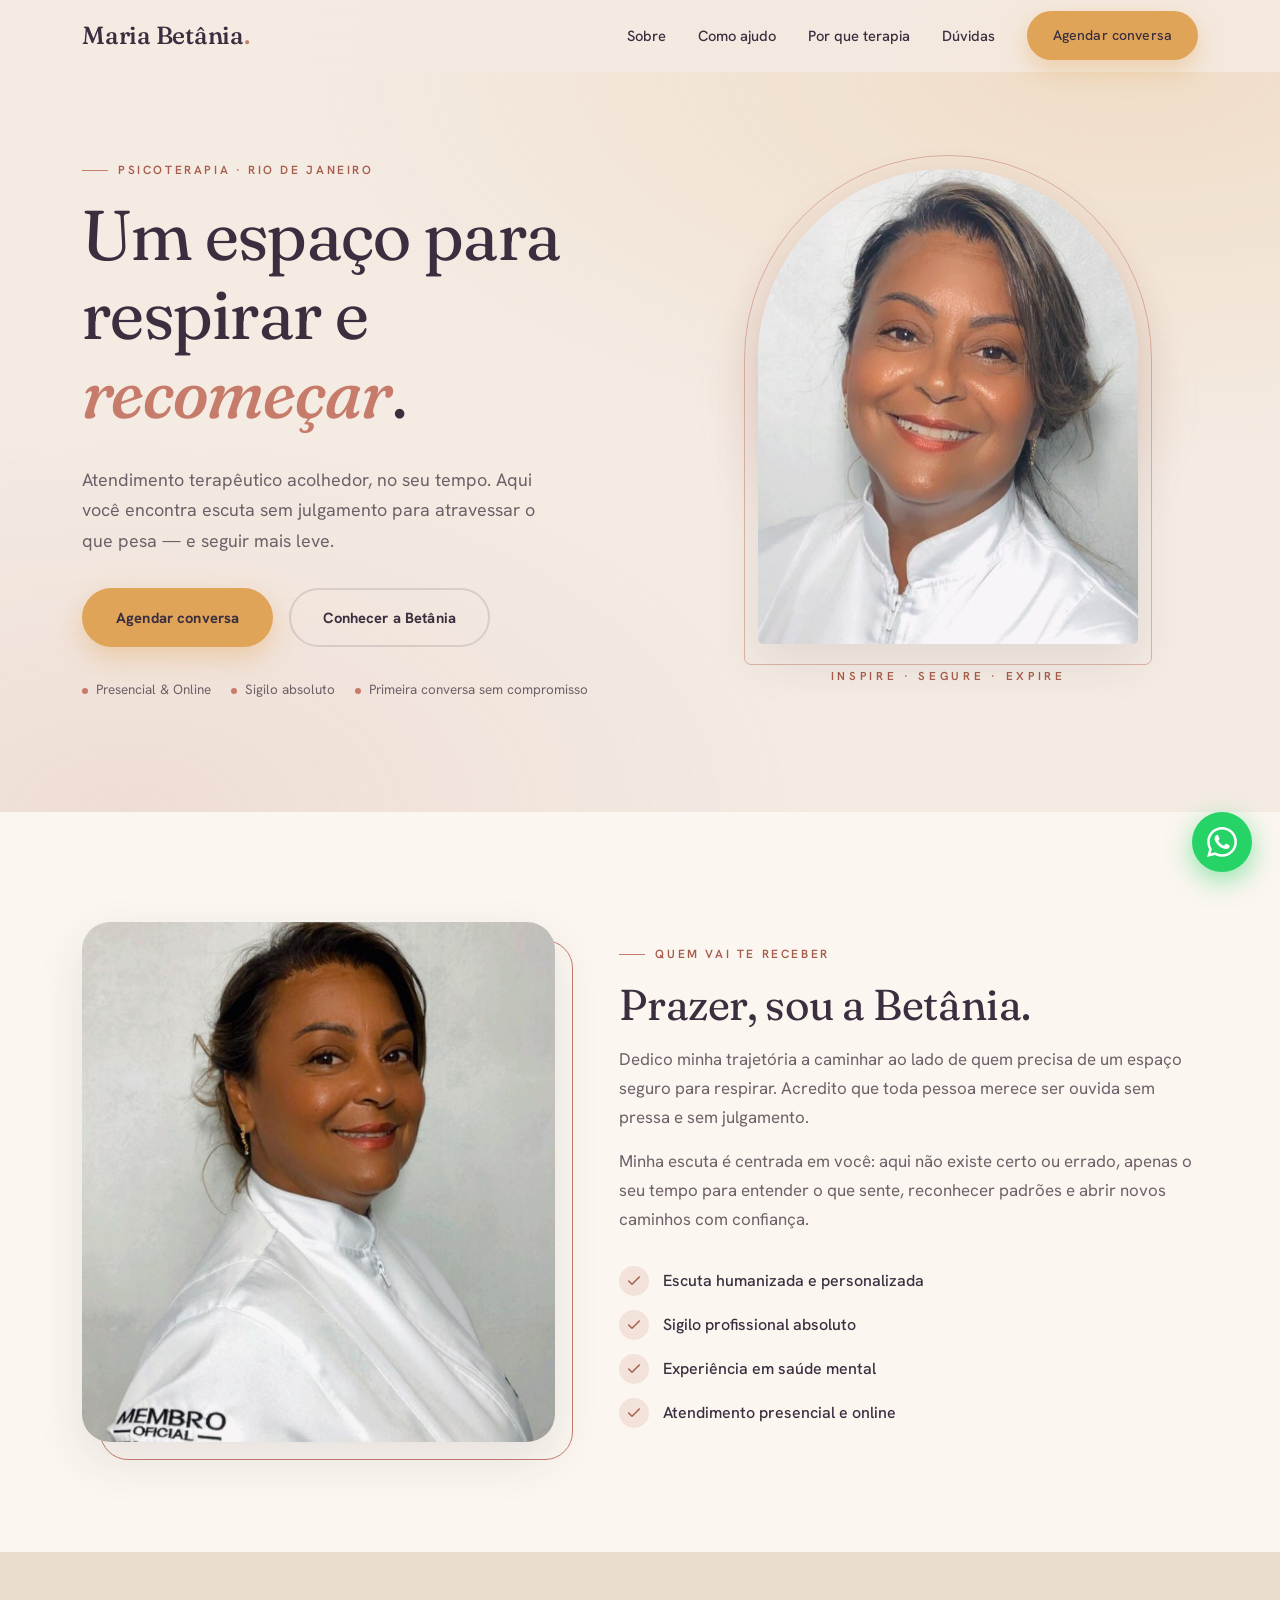
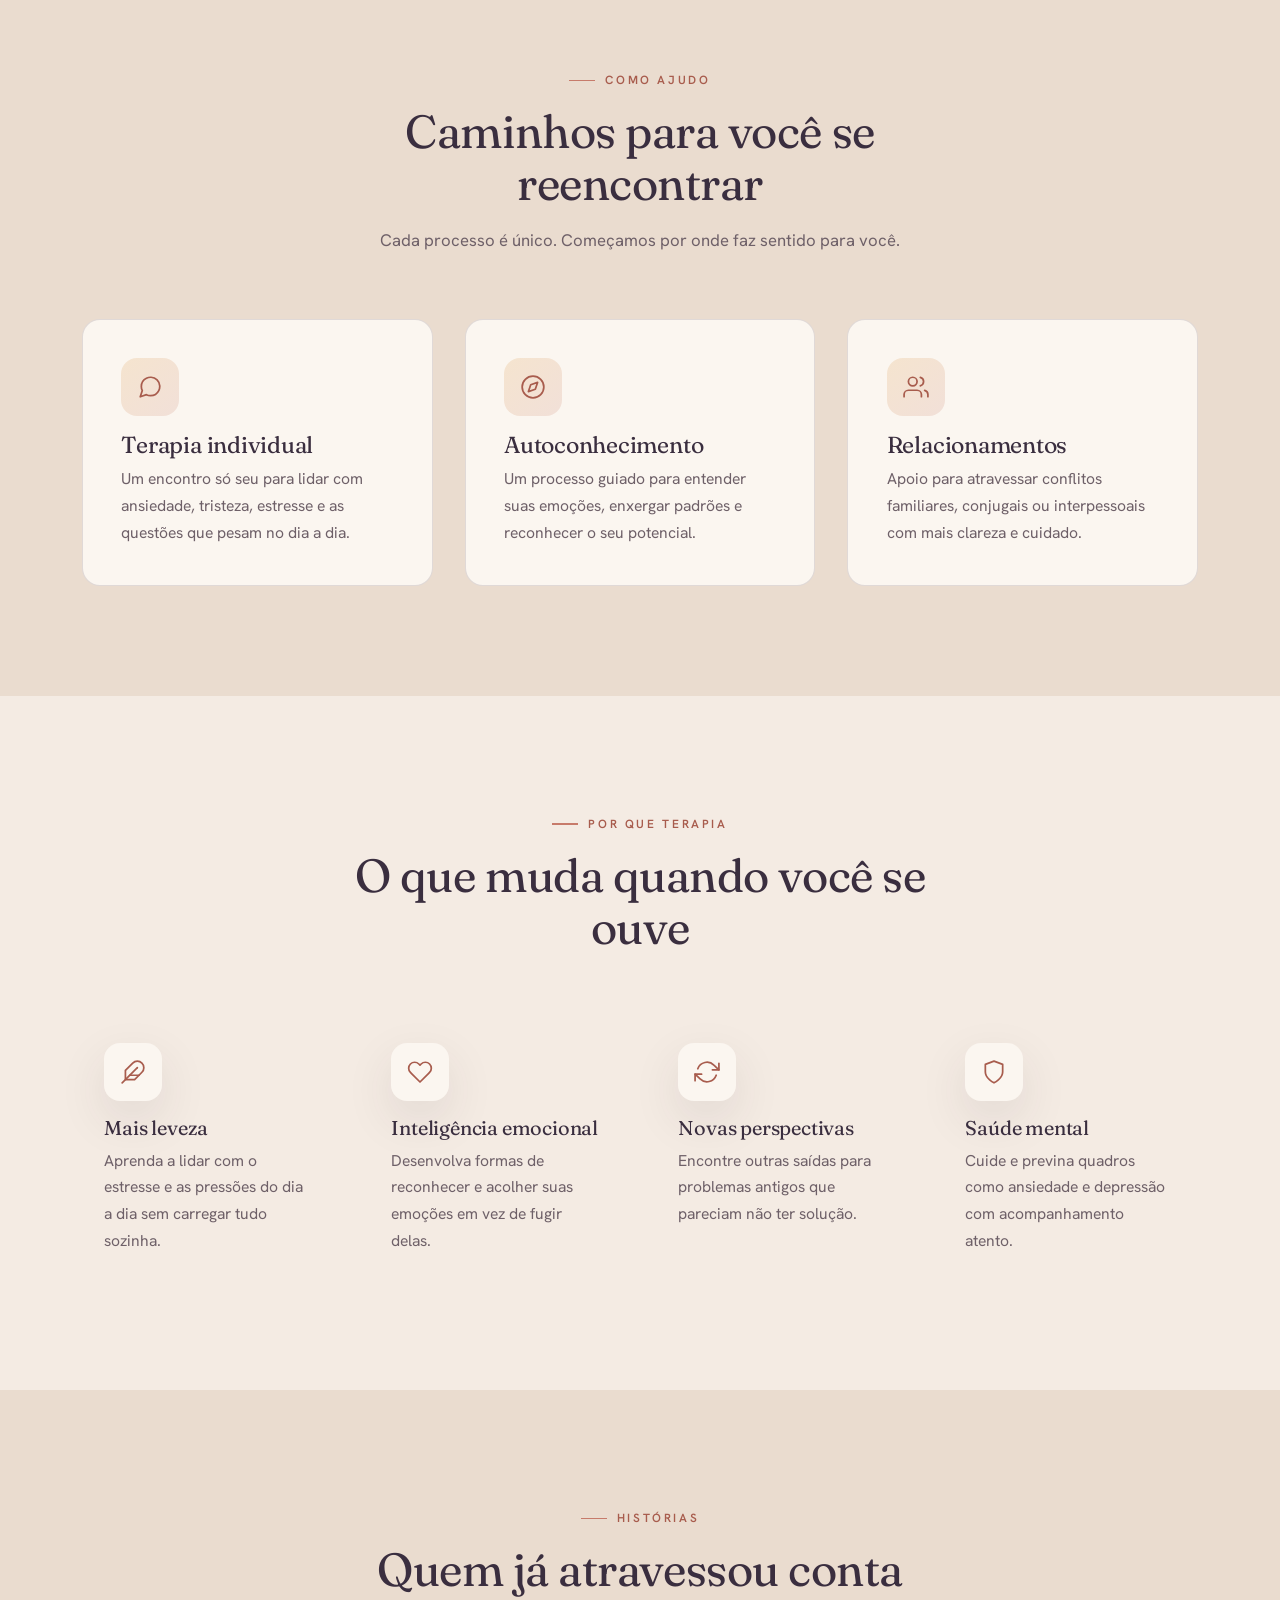
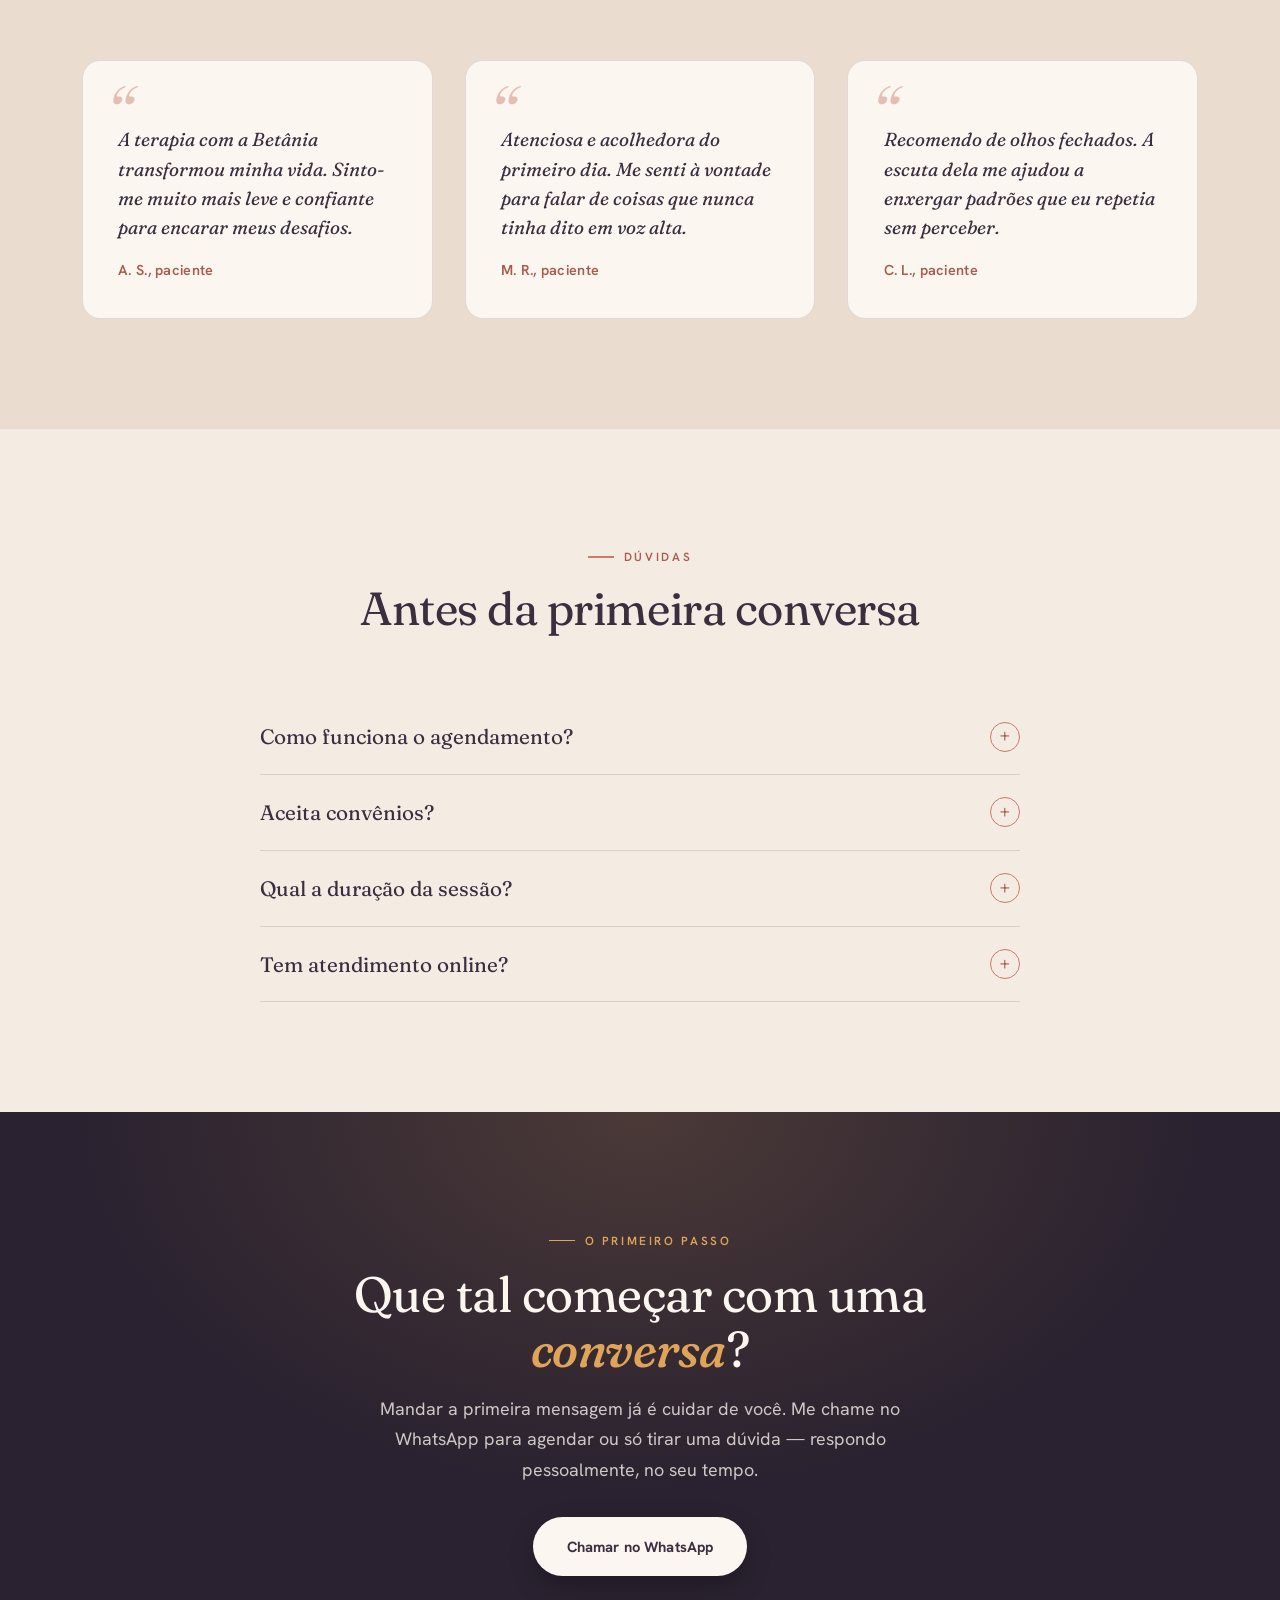
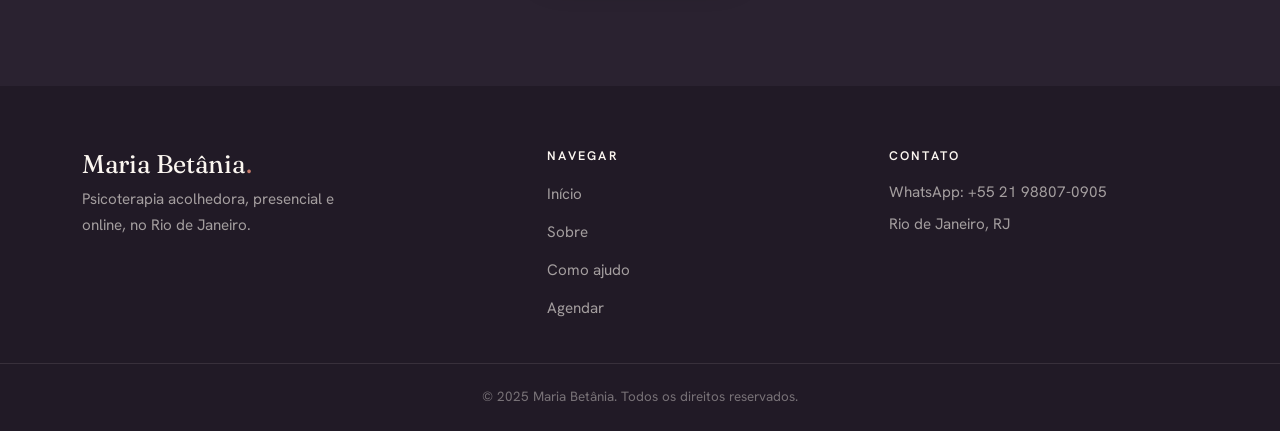
==== commit 8dd40031: "Redesign hero e identidade visual: portal que respira Substitui o default de bem-estar (verde-salvia" ====
--- a/index.html
+++ b/index.html
@@ -30,7 +30,7 @@
     <!-- Fonts -->
     <link rel="preconnect" href="https://fonts.googleapis.com">
     <link rel="preconnect" href="https://fonts.gstatic.com" crossorigin>
-    <link href="https://fonts.googleapis.com/css2?family=Cormorant+Garamond:wght@400;600;700&family=Lato:wght@300;400;700&display=swap"
+    <link href="https://fonts.googleapis.com/css2?family=Fraunces:ital,opsz,wght@0,9..144,300..600;1,9..144,400..600&family=Hanken+Grotesk:wght@400;500;600;700&display=swap"
           rel="stylesheet">
 
     <!-- Styles -->
@@ -60,16 +60,16 @@
 <!-- Header -->
 <header class="header">
     <div class="container header__container">
-        <a href="#" class="logo">Maria Betania</a>
+        <a href="#home" class="logo">Maria Betânia<span>.</span></a>
         <nav class="nav">
             <ul class="nav__list">
                 <li><a href="#sobre" class="nav__link">Sobre</a></li>
-                <li><a href="#servicos" class="nav__link">Serviços</a></li>
-                <li><a href="#beneficios" class="nav__link">Benefícios</a></li>
+                <li><a href="#servicos" class="nav__link">Como ajudo</a></li>
+                <li><a href="#beneficios" class="nav__link">Por que terapia</a></li>
                 <li><a href="#faq" class="nav__link">Dúvidas</a></li>
-                <li><a href="#contato" class="nav__link btn btn--primary">Agendar</a></li>
+                <li><a href="#contato" class="nav__link btn btn--primary">Agendar conversa</a></li>
             </ul>
-            <button class="nav__toggle" aria-label="Abrir menu">
+            <button class="nav__toggle" aria-label="Abrir menu" aria-expanded="false">
                 <span class="hamburger"></span>
             </button>
         </nav>
@@ -79,66 +79,85 @@
 <!-- Hero Section -->
 <section class="hero" id="home">
     <div class="container hero__container">
-        <div class="hero__content fade-in">
-            <span class="hero__subtitle-tag">Terapeuta Profissional</span>
-            <h1 class="hero__title">Reencontre seu equilíbrio e bem-estar emocional</h1>
-            <p class="hero__subtitle">Atendimento terapêutico acolhedor e personalizado para ajudar você a viver com mais leveza e propósito.</p>
+        <div class="hero__content reveal">
+            <span class="eyebrow">Psicoterapia · Rio de Janeiro</span>
+            <h1 class="hero__title">Um espaço para respirar e <span class="display-italic">recomeçar</span>.</h1>
+            <p class="hero__subtitle">Atendimento terapêutico acolhedor, no seu tempo. Aqui você encontra escuta sem
+                julgamento para atravessar o que pesa — e seguir mais leve.</p>
             <div class="hero__actions">
-                <a href="https://wa.me/5521988070905?text=Olá! Gostaria de agendar uma consulta."
+                <a href="https://wa.me/5521988070905?text=Olá! Gostaria de agendar uma conversa."
                    class="btn btn--primary" target="_blank" rel="noopener noreferrer">
-                    Agendar Consulta
+                    Agendar conversa
                 </a>
-            </div>
-        </div>
-        <div class="hero__image">
-            <div class="hero__image-deco"></div>
-            <div class="hero__image-frame">
-                <img src="IMG-20250110-WA0171.jpg" alt="Maria Betania — Terapeuta Profissional" loading="lazy">
-            </div>
+                <a href="#sobre" class="btn btn--ghost">Conhecer a Betânia</a>
+            </div>
+            <ul class="hero__trust">
+                <li>Presencial &amp; Online</li>
+                <li>Sigilo absoluto</li>
+                <li>Primeira conversa sem compromisso</li>
+            </ul>
+        </div>
+        <div class="portal reveal">
+            <div class="portal__aura" aria-hidden="true"></div>
+            <div class="portal__ring" aria-hidden="true"></div>
+            <div class="portal__frame">
+                <img src="IMG-20250110-WA0171.jpg" alt="Maria Betânia, terapeuta, sorrindo" loading="eager">
+            </div>
+            <p class="portal__breath" aria-hidden="true">inspire · segure · expire</p>
         </div>
     </div>
 </section>
 
 <!-- Sobre Section -->
-<section class="about section" id="sobre">
+<section class="about section section--cream" id="sobre">
     <div class="container about__container">
-        <div class="about__image fade-in">
-            <img src="IMG-20250110-WA0171.jpg"
-                 alt="Foto profissional de Maria Betania" loading="lazy">
-        </div>
-        <div class="about__content fade-in">
-            <h2 class="section__title">Sobre Mim</h2>
-            <p class="text">Olá, sou Maria Betania. Com anos de experiência na área da saúde, dedico minha carreira a ajudar pessoas a superarem desafios emocionais e encontrarem um caminho de autoconhecimento e paz interior.</p>
-            <p class="text">Minha abordagem é centrada no ser humano, oferecendo um espaço seguro e livre de julgamentos para que você possa explorar seus sentimentos e pensamentos com total confiança.</p>
+        <div class="about__image reveal">
+            <img src="IMG-20250110-WA0156.jpg"
+                 alt="Maria Betânia em retrato profissional" loading="lazy">
+        </div>
+        <div class="about__content reveal">
+            <span class="eyebrow">Quem vai te receber</span>
+            <h2 class="about__title">Prazer, sou a Betânia.</h2>
+            <p class="about__text">Dedico minha trajetória a caminhar ao lado de quem precisa de um espaço seguro para
+                respirar. Acredito que toda pessoa merece ser ouvida sem pressa e sem julgamento.</p>
+            <p class="about__text">Minha escuta é centrada em você: aqui não existe certo ou errado, apenas o seu tempo
+                para entender o que sente, reconhecer padrões e abrir novos caminhos com confiança.</p>
             <ul class="about__credentials">
-                <li><span class="check-icon">✓</span> Atendimento Humanizado e Personalizado</li>
-                <li><span class="check-icon">✓</span> Sigilo Profissional Absoluto</li>
-                <li><span class="check-icon">✓</span> Experiência em Saúde Mental</li>
-                <li><span class="check-icon">✓</span> Atendimento Presencial e Online</li>
+                <li><span class="check"><svg viewBox="0 0 24 24" fill="none" stroke="currentColor" stroke-width="2.2" stroke-linecap="round" stroke-linejoin="round"><polyline points="20 6 9 17 4 12"></polyline></svg></span> Escuta humanizada e personalizada</li>
+                <li><span class="check"><svg viewBox="0 0 24 24" fill="none" stroke="currentColor" stroke-width="2.2" stroke-linecap="round" stroke-linejoin="round"><polyline points="20 6 9 17 4 12"></polyline></svg></span> Sigilo profissional absoluto</li>
+                <li><span class="check"><svg viewBox="0 0 24 24" fill="none" stroke="currentColor" stroke-width="2.2" stroke-linecap="round" stroke-linejoin="round"><polyline points="20 6 9 17 4 12"></polyline></svg></span> Experiência em saúde mental</li>
+                <li><span class="check"><svg viewBox="0 0 24 24" fill="none" stroke="currentColor" stroke-width="2.2" stroke-linecap="round" stroke-linejoin="round"><polyline points="20 6 9 17 4 12"></polyline></svg></span> Atendimento presencial e online</li>
             </ul>
         </div>
     </div>
 </section>
 
 <!-- Serviços Section -->
-<section class="services section" id="servicos">
+<section class="services section section--deep" id="servicos">
     <div class="container">
-        <h2 class="section__title text-center">Como posso ajudar</h2>
-        <div class="services__grid">
-            <div class="card service-card fade-in">
-                <div class="service-card__icon">🧠</div>
-                <h3 class="service-card__title">Terapia Individual</h3>
-                <p class="service-card__description">Sessões personalizadas para tratar ansiedade, depressão, estresse e questões pessoais.</p>
-            </div>
-            <div class="card service-card fade-in">
-                <div class="service-card__icon">🌱</div>
-                <h3 class="service-card__title">Autoconhecimento</h3>
-                <p class="service-card__description">Processo guiado para entender melhor suas emoções, padrões e potenciais.</p>
-            </div>
-            <div class="card service-card fade-in">
-                <div class="service-card__icon">🤝</div>
-                <h3 class="service-card__title">Relacionamentos</h3>
-                <p class="service-card__description">Suporte para lidar com conflitos interpessoais, familiares ou conjugais.</p>
+        <div class="section__head reveal">
+            <span class="eyebrow eyebrow--center">Como ajudo</span>
+            <h2 class="section__title">Caminhos para você se reencontrar</h2>
+            <p class="section__lead">Cada processo é único. Começamos por onde faz sentido para você.</p>
+        </div>
+        <div class="grid grid--3">
+            <div class="card reveal">
+                <div class="card__icon"><svg viewBox="0 0 24 24" fill="none" stroke="currentColor" stroke-width="1.6" stroke-linecap="round" stroke-linejoin="round"><path d="M21 11.5a8.38 8.38 0 0 1-.9 3.8 8.5 8.5 0 0 1-7.6 4.7 8.38 8.38 0 0 1-3.8-.9L3 21l1.9-5.7a8.38 8.38 0 0 1-.9-3.8 8.5 8.5 0 0 1 4.7-7.6 8.38 8.38 0 0 1 3.8-.9h.5a8.48 8.48 0 0 1 8 8v.5z"></path></svg></div>
+                <h3 class="card__title">Terapia individual</h3>
+                <p class="card__text">Um encontro só seu para lidar com ansiedade, tristeza, estresse e as questões que
+                    pesam no dia a dia.</p>
+            </div>
+            <div class="card reveal">
+                <div class="card__icon"><svg viewBox="0 0 24 24" fill="none" stroke="currentColor" stroke-width="1.6" stroke-linecap="round" stroke-linejoin="round"><circle cx="12" cy="12" r="10"></circle><polygon points="16.24 7.76 14.12 14.12 7.76 16.24 9.88 9.88 16.24 7.76"></polygon></svg></div>
+                <h3 class="card__title">Autoconhecimento</h3>
+                <p class="card__text">Um processo guiado para entender suas emoções, enxergar padrões e reconhecer o seu
+                    potencial.</p>
+            </div>
+            <div class="card reveal">
+                <div class="card__icon"><svg viewBox="0 0 24 24" fill="none" stroke="currentColor" stroke-width="1.6" stroke-linecap="round" stroke-linejoin="round"><path d="M17 21v-2a4 4 0 0 0-4-4H5a4 4 0 0 0-4 4v2"></path><circle cx="9" cy="7" r="4"></circle><path d="M23 21v-2a4 4 0 0 0-3-3.87"></path><path d="M16 3.13a4 4 0 0 1 0 7.75"></path></svg></div>
+                <h3 class="card__title">Relacionamentos</h3>
+                <p class="card__text">Apoio para atravessar conflitos familiares, conjugais ou interpessoais com mais
+                    clareza e cuidado.</p>
             </div>
         </div>
     </div>
@@ -147,48 +166,58 @@
 <!-- Benefícios Section -->
 <section class="benefits section" id="beneficios">
     <div class="container">
-        <h2 class="section__title text-center">Por que fazer terapia?</h2>
-        <div class="benefits__grid">
-            <div class="benefit-item fade-in">
-                <span class="benefit-item__icon">🌿</span>
-                <h3 class="benefit-item__title">Qualidade de Vida</h3>
-                <p>Aprenda a lidar melhor com o estresse e as pressões do dia a dia.</p>
-            </div>
-            <div class="benefit-item fade-in">
-                <span class="benefit-item__icon">💚</span>
-                <h3 class="benefit-item__title">Inteligência Emocional</h3>
-                <p>Desenvolva habilidades para reconhecer e gerenciar suas emoções.</p>
-            </div>
-            <div class="benefit-item fade-in">
-                <span class="benefit-item__icon">🔄</span>
-                <h3 class="benefit-item__title">Resolução de Conflitos</h3>
-                <p>Encontre novas perspectivas para resolver problemas antigos.</p>
-            </div>
-            <div class="benefit-item fade-in">
-                <span class="benefit-item__icon">🧘</span>
-                <h3 class="benefit-item__title">Saúde Mental</h3>
-                <p>Previna e trate condições como ansiedade e depressão com cuidado especializado.</p>
+        <div class="section__head reveal">
+            <span class="eyebrow eyebrow--center">Por que terapia</span>
+            <h2 class="section__title">O que muda quando você se ouve</h2>
+        </div>
+        <div class="grid grid--4">
+            <div class="card benefit reveal">
+                <div class="card__icon"><svg viewBox="0 0 24 24" fill="none" stroke="currentColor" stroke-width="1.6" stroke-linecap="round" stroke-linejoin="round"><path d="M20.24 12.24a6 6 0 0 0-8.49-8.49L5 10.5V19h8.5z"></path><line x1="16" y1="8" x2="2" y2="22"></line><line x1="17.5" y1="15" x2="9" y2="15"></line></svg></div>
+                <h3 class="card__title">Mais leveza</h3>
+                <p class="card__text">Aprenda a lidar com o estresse e as pressões do dia a dia sem carregar tudo
+                    sozinha.</p>
+            </div>
+            <div class="card benefit reveal">
+                <div class="card__icon"><svg viewBox="0 0 24 24" fill="none" stroke="currentColor" stroke-width="1.6" stroke-linecap="round" stroke-linejoin="round"><path d="M20.84 4.61a5.5 5.5 0 0 0-7.78 0L12 5.67l-1.06-1.06a5.5 5.5 0 0 0-7.78 7.78l1.06 1.06L12 21.23l7.78-7.78 1.06-1.06a5.5 5.5 0 0 0 0-7.78z"></path></svg></div>
+                <h3 class="card__title">Inteligência emocional</h3>
+                <p class="card__text">Desenvolva formas de reconhecer e acolher suas emoções em vez de fugir delas.</p>
+            </div>
+            <div class="card benefit reveal">
+                <div class="card__icon"><svg viewBox="0 0 24 24" fill="none" stroke="currentColor" stroke-width="1.6" stroke-linecap="round" stroke-linejoin="round"><polyline points="23 4 23 10 17 10"></polyline><polyline points="1 20 1 14 7 14"></polyline><path d="M3.51 9a9 9 0 0 1 14.85-3.36L23 10M1 14l4.64 4.36A9 9 0 0 0 20.49 15"></path></svg></div>
+                <h3 class="card__title">Novas perspectivas</h3>
+                <p class="card__text">Encontre outras saídas para problemas antigos que pareciam não ter solução.</p>
+            </div>
+            <div class="card benefit reveal">
+                <div class="card__icon"><svg viewBox="0 0 24 24" fill="none" stroke="currentColor" stroke-width="1.6" stroke-linecap="round" stroke-linejoin="round"><path d="M12 22s8-4 8-10V5l-8-3-8 3v7c0 6 8 10 8 10z"></path></svg></div>
+                <h3 class="card__title">Saúde mental</h3>
+                <p class="card__text">Cuide e previna quadros como ansiedade e depressão com acompanhamento atento.</p>
             </div>
         </div>
     </div>
 </section>
 
 <!-- Depoimentos Section -->
-<section class="testimonials section" id="depoimentos">
+<section class="testimonials section section--deep" id="depoimentos">
     <div class="container">
-        <h2 class="section__title text-center">O que dizem os pacientes</h2>
-        <div class="testimonials__grid">
-            <div class="card testimonial-card fade-in">
-                <p class="testimonial-card__text">"A terapia com a Maria Betania transformou a minha vida. Sinto-me muito mais leve e confiante para enfrentar meus desafios."</p>
-                <p class="testimonial-card__author">— A. S., Paciente</p>
-            </div>
-            <div class="card testimonial-card fade-in">
-                <p class="testimonial-card__text">"Excelente profissional! Muito atenciosa e acolhedora. Me senti à vontade desde o primeiro dia."</p>
-                <p class="testimonial-card__author">— M. R., Paciente</p>
-            </div>
-            <div class="card testimonial-card fade-in">
-                <p class="testimonial-card__text">"Recomendo de olhos fechados. A Betania tem uma escuta única — me ajudou a entender padrões que eu repetia sem perceber."</p>
-                <p class="testimonial-card__author">— C. L., Paciente</p>
+        <div class="section__head reveal">
+            <span class="eyebrow eyebrow--center">Histórias</span>
+            <h2 class="section__title">Quem já atravessou conta</h2>
+        </div>
+        <div class="grid grid--3">
+            <div class="testimonial reveal">
+                <p class="testimonial__text">A terapia com a Betânia transformou minha vida. Sinto-me muito mais leve e
+                    confiante para encarar meus desafios.</p>
+                <p class="testimonial__author">A. S., paciente</p>
+            </div>
+            <div class="testimonial reveal">
+                <p class="testimonial__text">Atenciosa e acolhedora do primeiro dia. Me senti à vontade para falar de
+                    coisas que nunca tinha dito em voz alta.</p>
+                <p class="testimonial__author">M. R., paciente</p>
+            </div>
+            <div class="testimonial reveal">
+                <p class="testimonial__text">Recomendo de olhos fechados. A escuta dela me ajudou a enxergar padrões que
+                    eu repetia sem perceber.</p>
+                <p class="testimonial__author">C. L., paciente</p>
             </div>
         </div>
     </div>
@@ -197,15 +226,19 @@
 <!-- FAQ Section -->
 <section class="faq section" id="faq">
     <div class="container">
-        <h2 class="section__title text-center">Perguntas Frequentes</h2>
-        <div class="accordion">
+        <div class="section__head reveal">
+            <span class="eyebrow eyebrow--center">Dúvidas</span>
+            <h2 class="section__title">Antes da primeira conversa</h2>
+        </div>
+        <div class="accordion reveal">
             <div class="accordion__item">
                 <button class="accordion__trigger" aria-expanded="false">
                     Como funciona o agendamento?
                     <span class="accordion__icon">+</span>
                 </button>
                 <div class="accordion__content">
-                    <p>O agendamento é feito de forma simples pelo WhatsApp. Você entra em contato, verificamos a disponibilidade e marcamos o melhor horário para você.</p>
+                    <p>O agendamento é feito de forma simples pelo WhatsApp. Você entra em contato, verificamos a
+                        disponibilidade e marcamos o melhor horário para você.</p>
                 </div>
             </div>
             <div class="accordion__item">
@@ -214,7 +247,8 @@
                     <span class="accordion__icon">+</span>
                 </button>
                 <div class="accordion__content">
-                    <p>Atualmente trabalho com atendimentos particulares. Emito recibo para solicitação de reembolso junto ao seu convênio, se aplicável.</p>
+                    <p>Atualmente trabalho com atendimentos particulares. Emito recibo para solicitação de reembolso
+                        junto ao seu convênio, se aplicável.</p>
                 </div>
             </div>
             <div class="accordion__item">
@@ -223,7 +257,8 @@
                     <span class="accordion__icon">+</span>
                 </button>
                 <div class="accordion__content">
-                    <p>Cada sessão tem duração média de 50 minutos, tempo ideal para desenvolvermos um trabalho profundo e focado.</p>
+                    <p>Cada sessão tem duração média de 50 minutos, tempo ideal para desenvolvermos um trabalho profundo
+                        e focado.</p>
                 </div>
             </div>
             <div class="accordion__item">
@@ -232,7 +267,8 @@
                     <span class="accordion__icon">+</span>
                 </button>
                 <div class="accordion__content">
-                    <p>Sim! Ofereço atendimento tanto presencial quanto online por videochamada, com a mesma qualidade e cuidado em ambas as modalidades.</p>
+                    <p>Sim! Ofereço atendimento tanto presencial quanto online por videochamada, com a mesma qualidade e
+                        cuidado em ambas as modalidades.</p>
                 </div>
             </div>
         </div>
@@ -241,17 +277,15 @@
 
 <!-- Contato Section -->
 <section class="contact section" id="contato">
-    <div class="container contact__container">
-        <div class="contact__info">
-            <h2 class="section__title text-white">Vamos conversar?</h2>
-            <p>Dê o primeiro passo em direção ao seu bem-estar. Entre em contato para agendar sua consulta ou tirar dúvidas — estou aqui para te ajudar.</p>
-            <div class="contact__actions">
-                <a href="https://wa.me/5521988070905?text=Olá! Gostaria de agendar uma consulta."
-                   class="btn btn--white" target="_blank" rel="noopener noreferrer">
-                    Chamar no WhatsApp
-                </a>
-            </div>
-        </div>
+    <div class="container contact__container reveal">
+        <span class="eyebrow eyebrow--center">O primeiro passo</span>
+        <h2 class="contact__title">Que tal começar com uma <span class="display-italic">conversa</span>?</h2>
+        <p class="contact__text">Mandar a primeira mensagem já é cuidar de você. Me chame no WhatsApp para agendar ou
+            só tirar uma dúvida — respondo pessoalmente, no seu tempo.</p>
+        <a href="https://wa.me/5521988070905?text=Olá! Gostaria de agendar uma conversa."
+           class="btn btn--light" target="_blank" rel="noopener noreferrer">
+            Chamar no WhatsApp
+        </a>
     </div>
 </section>
 
@@ -259,16 +293,16 @@
 <footer class="footer">
     <div class="container footer__container">
         <div class="footer__brand">
-            <h3>Maria Betania</h3>
-            <p>Terapeuta</p>
+            <h3>Maria Betânia<span>.</span></h3>
+            <p>Psicoterapia acolhedora, presencial e online, no Rio de Janeiro.</p>
         </div>
         <div class="footer__links">
-            <h4>Links Úteis</h4>
+            <h4>Navegar</h4>
             <ul>
                 <li><a href="#home">Início</a></li>
                 <li><a href="#sobre">Sobre</a></li>
-                <li><a href="#servicos">Serviços</a></li>
-                <li><a href="#contato">Contato</a></li>
+                <li><a href="#servicos">Como ajudo</a></li>
+                <li><a href="#contato">Agendar</a></li>
             </ul>
         </div>
         <div class="footer__social">
@@ -278,7 +312,7 @@
         </div>
     </div>
     <div class="footer__bottom">
-        <p>&copy; 2025 Maria Betania. Todos os direitos reservados.</p>
+        <p>&copy; 2025 Maria Betânia. Todos os direitos reservados.</p>
     </div>
 </footer>
 
--- a/styles.css
+++ b/styles.css
@@ -1,22 +1,28 @@
 /*
-  Theme Variables & Resets
-*/
+  Maria Betânia — Psicoterapia
+  Direção: "A porta aberta" — entardecer no Rio
+  Paleta: aubergine + rosa-argila + mel sobre oat quente
+  Signature: portal em arco com aura que respira
+*/
+
 :root {
-    /* Paleta: Sage Green + Warm Sand */
-    --primary-color: #6B8F71;
-    --primary-dark: #4E6B54;
-    --primary-light: #A8C5AE;
-    --accent-color: #C4956A;
-    --accent-light: #E8C9A8;
-    --text-dark: #2A342C;
-    --text-light: #6A7B6C;
+    /* Paleta — entardecer */
+    --oat: #F4EBE3;          /* fundo quente principal */
+    --oat-deep: #EADCCF;     /* seções alternadas */
+    --cream: #FBF6F0;        /* cards / superfícies claras */
+    --ink: #3A2E3F;          /* aubergine — texto e âncora escura */
+    --ink-deep: #2A2230;     /* mais escuro — contato/rodapé */
+    --clay: #C77B6B;         /* rosa-argila — accent principal */
+    --clay-dark: #A85C4D;    /* rosa-argila escuro — hover/detalhe */
+    --honey: #E0A458;        /* mel — accent quente / CTA */
+    --honey-dark: #CF9038;   /* mel escuro — hover */
+    --muted: #6E6068;        /* texto secundário sobre claro */
+    --line: rgba(58, 46, 63, 0.14);
     --white: #ffffff;
-    --bg-warm: #FAFAF7;
-    --bg-light: #EFF5F0;
-    --success-color: #25d366;
-
-    --font-serif: 'Cormorant Garamond', serif;
-    --font-sans: 'Lato', sans-serif;
+    --success: #25d366;
+
+    --font-display: 'Fraunces', Georgia, serif;
+    --font-body: 'Hanken Grotesk', system-ui, sans-serif;
 
     --spacing-xs: 0.25rem;
     --spacing-sm: 0.5rem;
@@ -24,17 +30,19 @@
     --spacing-lg: 2rem;
     --spacing-xl: 4rem;
 
-    --container-width: 1200px;
-    --header-height: 70px;
-
-    --transition-fast: 0.3s ease;
-
-    --radius-sm: 8px;
-    --radius-md: 16px;
-    --radius-lg: 24px;
-}
-
-/* Reset */
+    --container-width: 1180px;
+    --header-height: 72px;
+
+    --transition: 0.3s cubic-bezier(0.4, 0, 0.2, 1);
+
+    --radius-sm: 10px;
+    --radius-md: 18px;
+    --radius-lg: 28px;
+
+    --shadow-soft: 0 18px 48px rgba(58, 46, 63, 0.10);
+    --shadow-lift: 0 26px 60px rgba(58, 46, 63, 0.16);
+}
+
 * {
     margin: 0;
     padding: 0;
@@ -46,10 +54,12 @@
 }
 
 body {
-    font-family: var(--font-sans);
-    color: var(--text-dark);
+    font-family: var(--font-body);
+    color: var(--ink);
     line-height: 1.7;
-    background-color: var(--bg-warm);
+    background-color: var(--oat);
+    -webkit-font-smoothing: antialiased;
+    text-rendering: optimizeLegibility;
 }
 
 img {
@@ -65,134 +75,169 @@
 a {
     text-decoration: none;
     color: inherit;
-    transition: var(--transition-fast);
-}
-
-/*
-  Typography Utilities
+    transition: color var(--transition);
+}
+
+:focus-visible {
+    outline: 3px solid var(--clay);
+    outline-offset: 3px;
+    border-radius: 4px;
+}
+
+/*
+  Tipografia — Fraunces (display) com alto contraste óptico + Hanken (corpo)
 */
 h1, h2, h3, h4 {
-    font-family: var(--font-serif);
-    line-height: 1.2;
+    font-family: var(--font-display);
+    font-weight: 400;
+    font-optical-sizing: auto;
+    line-height: 1.12;
+    color: var(--ink);
+    letter-spacing: -0.01em;
+}
+
+.display-italic {
+    font-style: italic;
+    font-weight: 500;
+    color: var(--clay);
+}
+
+.eyebrow {
+    display: inline-flex;
+    align-items: center;
+    gap: 10px;
+    font-family: var(--font-body);
+    font-size: 0.74rem;
+    font-weight: 600;
+    letter-spacing: 0.22em;
+    text-transform: uppercase;
+    color: var(--clay-dark);
     margin-bottom: var(--spacing-md);
 }
 
-.text-center {
+.eyebrow::before {
+    content: '';
+    width: 26px;
+    height: 1.5px;
+    background-color: var(--clay);
+}
+
+.eyebrow--center {
+    justify-content: center;
+}
+
+.section__head {
+    max-width: 620px;
+    margin: 0 auto var(--spacing-xl);
     text-align: center;
 }
 
-.text-white {
-    color: var(--white);
-}
-
 .section__title {
-    font-size: 2.6rem;
-    color: var(--primary-dark);
-    margin-bottom: var(--spacing-lg);
-    position: relative;
-    display: inline-block;
-}
-
-.section__title::after {
-    content: '';
-    display: block;
-    width: 50px;
-    height: 3px;
-    background-color: var(--accent-color);
-    margin-top: 8px;
-    border-radius: 2px;
-}
-
-.text-center .section__title::after,
-.section__title.text-center::after {
-    margin-left: auto;
-    margin-right: auto;
-}
-
-/*
-  Fade-in Animation
-*/
-.fade-in {
-    opacity: 0;
-    transform: translateY(24px);
-    transition: opacity 0.65s ease, transform 0.65s ease;
-}
-
-.fade-in.visible {
-    opacity: 1;
-    transform: translateY(0);
-}
-
-/*
-  Reusable Components
+    font-size: clamp(2rem, 4vw, 2.9rem);
+    font-variation-settings: 'SOFT' 30;
+}
+
+.section__lead {
+    color: var(--muted);
+    font-size: 1.05rem;
+    margin-top: var(--spacing-md);
+}
+
+.text-center { text-align: center; }
+
+/*
+  Layout
 */
 .container {
     max-width: var(--container-width);
     margin: 0 auto;
-    padding: 0 var(--spacing-md);
+    padding: 0 var(--spacing-lg);
 }
 
 .section {
-    padding: 90px 0;
-}
-
+    padding: clamp(64px, 9vw, 110px) 0;
+}
+
+.section--cream { background-color: var(--cream); }
+.section--deep  { background-color: var(--oat-deep); }
+
+/*
+  Botões
+*/
 .btn {
-    display: inline-block;
-    padding: 14px 36px;
+    display: inline-flex;
+    align-items: center;
+    gap: 10px;
+    padding: 15px 32px;
     border-radius: 50px;
+    font-family: var(--font-body);
     font-weight: 700;
+    font-size: 0.92rem;
+    letter-spacing: 0.01em;
     cursor: pointer;
     border: 2px solid transparent;
-    text-transform: uppercase;
-    letter-spacing: 1.5px;
-    font-size: 0.85rem;
-    transition: all 0.3s ease;
-}
+    transition: transform var(--transition), box-shadow var(--transition), background-color var(--transition);
+}
+
+.btn svg { width: 19px; height: 19px; }
 
 .btn--primary {
-    background-color: var(--primary-color);
-    color: var(--white);
-    box-shadow: 0 4px 15px rgba(107, 143, 113, 0.35);
+    background-color: var(--honey);
+    color: var(--ink);
+    box-shadow: 0 10px 26px rgba(224, 164, 88, 0.40);
 }
 
 .btn--primary:hover {
-    background-color: var(--primary-dark);
-    box-shadow: 0 6px 22px rgba(78, 107, 84, 0.45);
-    transform: translateY(-2px);
-}
-
-.btn--white {
+    background-color: var(--honey-dark);
+    transform: translateY(-3px);
+    box-shadow: 0 16px 34px rgba(207, 144, 56, 0.50);
+}
+
+.btn--ghost {
+    background-color: transparent;
+    color: var(--ink);
+    border-color: var(--line);
+}
+
+.btn--ghost:hover {
+    border-color: var(--clay);
+    color: var(--clay-dark);
+    transform: translateY(-3px);
+}
+
+.btn--light {
+    background-color: var(--cream);
+    color: var(--ink);
+    box-shadow: 0 10px 26px rgba(0, 0, 0, 0.22);
+}
+
+.btn--light:hover {
     background-color: var(--white);
-    color: var(--primary-dark);
-    box-shadow: 0 4px 15px rgba(0, 0, 0, 0.12);
-}
-
-.btn--white:hover {
-    background-color: var(--bg-light);
-    transform: translateY(-2px);
-}
-
-/*
-  Header & Navigation
+    transform: translateY(-3px);
+}
+
+/*
+  Header
 */
 .header {
     position: fixed;
     top: 0;
     left: 0;
     width: 100%;
-    background-color: rgba(250, 250, 247, 0.96);
-    backdrop-filter: blur(8px);
-    -webkit-backdrop-filter: blur(8px);
-    box-shadow: 0 1px 0 rgba(0, 0, 0, 0.06);
+    height: var(--header-height);
+    background-color: rgba(244, 235, 227, 0.82);
+    backdrop-filter: blur(12px);
+    -webkit-backdrop-filter: blur(12px);
     z-index: 1000;
-    height: var(--header-height);
-    display: flex;
-    align-items: center;
-    transition: box-shadow var(--transition-fast);
+    display: flex;
+    align-items: center;
+    border-bottom: 1px solid transparent;
+    transition: border-color var(--transition), background-color var(--transition);
 }
 
 .header--scrolled {
-    box-shadow: 0 4px 24px rgba(0, 0, 0, 0.08);
+    border-bottom-color: var(--line);
+    background-color: rgba(244, 235, 227, 0.94);
 }
 
 .header__container {
@@ -203,12 +248,15 @@
 }
 
 .logo {
-    font-family: var(--font-serif);
-    font-size: 1.7rem;
-    font-weight: 700;
-    color: var(--primary-dark);
-    letter-spacing: 0.5px;
-}
+    font-family: var(--font-display);
+    font-size: 1.55rem;
+    font-weight: 500;
+    font-variation-settings: 'SOFT' 40;
+    color: var(--ink);
+    letter-spacing: -0.01em;
+}
+
+.logo span { color: var(--clay); }
 
 .nav__list {
     display: flex;
@@ -217,120 +265,84 @@
 }
 
 .nav__link {
-    font-weight: 600;
-    font-size: 0.88rem;
-    letter-spacing: 0.5px;
-    color: var(--text-dark);
+    font-weight: 500;
+    font-size: 0.92rem;
+    color: var(--ink);
     position: relative;
 }
 
 .nav__link:not(.btn)::after {
     content: '';
     position: absolute;
-    bottom: -3px;
+    bottom: -5px;
     left: 0;
     width: 0;
     height: 2px;
-    background-color: var(--primary-color);
-    border-radius: 2px;
-    transition: width var(--transition-fast);
-}
-
-.nav__link:not(.btn):hover::after {
-    width: 100%;
-}
-
-.nav__link:not(.btn):hover {
-    color: var(--primary-dark);
-}
+    background-color: var(--clay);
+    transition: width var(--transition);
+}
+
+.nav__link:not(.btn):hover { color: var(--clay-dark); }
+.nav__link:not(.btn):hover::after { width: 100%; }
+
+.nav__link.btn { padding: 11px 24px; font-size: 0.88rem; }
 
 .nav__toggle {
     display: none;
     background: none;
     border: none;
     cursor: pointer;
-    padding: 6px;
-}
-
-.hamburger {
+    padding: 8px;
+}
+
+.hamburger,
+.hamburger::before,
+.hamburger::after {
     display: block;
     width: 24px;
     height: 2px;
-    background-color: var(--text-dark);
+    background-color: var(--ink);
+    border-radius: 2px;
+    transition: var(--transition);
+}
+
+.hamburger { position: relative; }
+.hamburger::before { content: ''; position: absolute; top: -7px; }
+.hamburger::after  { content: ''; position: absolute; top:  7px; }
+
+/*
+  Hero — portal em arco + aura que respira (signature)
+*/
+.hero {
     position: relative;
-    border-radius: 2px;
-}
-
-.hamburger::before,
-.hamburger::after {
-    content: '';
-    position: absolute;
-    width: 100%;
-    height: 2px;
-    background-color: var(--text-dark);
-    border-radius: 2px;
-    transition: var(--transition-fast);
-}
-
-.hamburger::before { top: -7px; }
-.hamburger::after  { top:  7px; }
-
-/*
-  Hero Section
-*/
-.hero {
-    padding-top: calc(var(--header-height) + 70px);
-    padding-bottom: 90px;
-    background: linear-gradient(135deg, var(--bg-warm) 0%, var(--bg-light) 100%);
+    padding-top: calc(var(--header-height) + clamp(40px, 7vw, 80px));
+    padding-bottom: clamp(60px, 9vw, 110px);
     overflow: hidden;
-    position: relative;
-}
-
-.hero::before {
-    content: '';
-    position: absolute;
-    top: -80px;
-    right: -80px;
-    width: 500px;
-    height: 500px;
-    border-radius: 50%;
-    background: radial-gradient(circle, rgba(168, 197, 174, 0.18) 0%, transparent 70%);
-    pointer-events: none;
+    background:
+        radial-gradient(120% 90% at 88% 8%, rgba(224, 164, 88, 0.20) 0%, transparent 55%),
+        radial-gradient(90% 80% at 10% 100%, rgba(199, 123, 107, 0.12) 0%, transparent 60%),
+        var(--oat);
 }
 
 .hero__container {
     display: grid;
-    grid-template-columns: 1fr 1fr;
-    align-items: center;
-    gap: var(--spacing-xl);
-}
-
-.hero__subtitle-tag {
-    display: inline-block;
-    background-color: var(--accent-light);
-    color: #8B6040;
-    font-size: 0.78rem;
-    font-weight: 700;
-    letter-spacing: 2px;
-    text-transform: uppercase;
-    padding: 6px 18px;
-    border-radius: 50px;
-    margin-bottom: var(--spacing-md);
+    grid-template-columns: 1.05fr 0.95fr;
+    align-items: center;
+    gap: clamp(2rem, 5vw, 5rem);
 }
 
 .hero__title {
-    font-size: 3.6rem;
-    margin-bottom: var(--spacing-md);
-    color: var(--primary-dark);
-    line-height: 1.15;
+    font-size: clamp(2.6rem, 5.6vw, 4.4rem);
+    font-variation-settings: 'SOFT' 50;
+    margin-bottom: var(--spacing-lg);
+    max-width: 13ch;
 }
 
 .hero__subtitle {
-    font-size: 1.1rem;
+    font-size: 1.12rem;
+    color: var(--muted);
+    max-width: 460px;
     margin-bottom: var(--spacing-lg);
-    color: var(--text-light);
-    max-width: 480px;
-    line-height: 1.85;
 }
 
 .hero__actions {
@@ -338,332 +350,355 @@
     gap: var(--spacing-md);
     flex-wrap: wrap;
     align-items: center;
-}
-
-/* Hero Image — Circular */
-.hero__image {
+    margin-bottom: var(--spacing-lg);
+}
+
+.hero__trust {
+    display: flex;
+    flex-wrap: wrap;
+    gap: 8px 20px;
+    font-size: 0.84rem;
+    color: var(--muted);
+}
+
+.hero__trust li {
+    display: flex;
+    align-items: center;
+    gap: 8px;
+}
+
+.hero__trust li::before {
+    content: '';
+    width: 6px;
+    height: 6px;
+    border-radius: 50%;
+    background-color: var(--clay);
+}
+
+/* Portal em arco */
+.portal {
     position: relative;
     display: flex;
-    justify-content: center;
-    align-items: center;
-}
-
-.hero__image-frame {
-    width: 400px;
-    height: 400px;
-    border-radius: 50%;
+    flex-direction: column;
+    align-items: center;
+    justify-self: center;
+}
+
+.portal__frame {
+    position: relative;
+    width: clamp(260px, 34vw, 380px);
+    aspect-ratio: 4 / 5;
+    border-radius: 999px 999px 28px 28px;
     overflow: hidden;
-    border: 5px solid var(--accent-color);
-    box-shadow: 0 24px 60px rgba(0, 0, 0, 0.14);
-    position: relative;
+    background-color: var(--oat-deep);
+    box-shadow: var(--shadow-soft), inset 0 0 0 1px rgba(255, 255, 255, 0.5);
     z-index: 1;
-    flex-shrink: 0;
-}
-
-.hero__image-frame img {
+}
+
+.portal__frame img {
     width: 100%;
     height: 100%;
     object-fit: cover;
-    object-position: center top;
-}
-
-.hero__image-deco {
+    object-position: center 18%;
+}
+
+/* Aura que respira — atrás do arco */
+.portal__aura {
     position: absolute;
-    width: 444px;
-    height: 444px;
-    border-radius: 50%;
-    border: 2px dashed var(--primary-light);
-    top: 50%;
+    top: 46%;
     left: 50%;
+    width: 116%;
+    aspect-ratio: 1;
     transform: translate(-50%, -50%);
-    animation: rotate-slow 30s linear infinite;
-}
-
-.hero__image-deco::before {
-    content: '';
+    border-radius: 999px 999px 40% 40%;
+    background: radial-gradient(circle at 50% 45%,
+        rgba(224, 164, 88, 0.55) 0%,
+        rgba(199, 123, 107, 0.30) 42%,
+        transparent 70%);
+    filter: blur(18px);
+    z-index: 0;
+    animation: breathe 11s ease-in-out infinite;
+}
+
+/* Arco contorno sutil, deslocado */
+.portal__ring {
     position: absolute;
-    width: 12px;
-    height: 12px;
-    background-color: var(--accent-color);
-    border-radius: 50%;
-    top: -6px;
+    top: -14px;
     left: 50%;
+    width: calc(clamp(260px, 34vw, 380px) + 28px);
+    aspect-ratio: 4 / 5;
     transform: translateX(-50%);
-}
-
-@keyframes rotate-slow {
-    from { transform: translate(-50%, -50%) rotate(0deg); }
-    to   { transform: translate(-50%, -50%) rotate(360deg); }
-}
-
-/*
-  About Section
-*/
-.about {
-    background-color: var(--bg-warm);
-}
-
+    border: 1.5px solid var(--clay);
+    border-radius: 999px 999px 34px 34px;
+    opacity: 0.5;
+    z-index: 0;
+}
+
+.portal__breath {
+    margin-top: 22px;
+    font-size: 0.72rem;
+    letter-spacing: 0.32em;
+    text-transform: uppercase;
+    color: var(--clay-dark);
+    font-weight: 600;
+}
+
+@keyframes breathe {
+    0%   { transform: translate(-50%, -50%) scale(0.9);  opacity: 0.45; }  /* expirado */
+    36%  { transform: translate(-50%, -50%) scale(1.06); opacity: 0.9; }   /* inspira */
+    54%  { transform: translate(-50%, -50%) scale(1.06); opacity: 0.9; }   /* segura */
+    100% { transform: translate(-50%, -50%) scale(0.9);  opacity: 0.45; }  /* expira */
+}
+
+/*
+  Reveal on scroll
+*/
+.reveal {
+    opacity: 0;
+    transform: translateY(26px);
+    transition: opacity 0.7s ease, transform 0.7s ease;
+}
+
+.reveal.visible {
+    opacity: 1;
+    transform: translateY(0);
+}
+
+/*
+  Sobre
+*/
 .about__container {
     display: grid;
-    grid-template-columns: 1fr 1fr;
-    align-items: center;
-    gap: var(--spacing-xl);
+    grid-template-columns: 0.9fr 1.1fr;
+    align-items: center;
+    gap: clamp(2rem, 5vw, 4.5rem);
 }
 
 .about__image {
     position: relative;
-}
-
-.about__image::before {
-    content: '';
-    position: absolute;
-    top: -12px;
-    left: -12px;
-    right: 12px;
-    bottom: 12px;
-    border: 3px solid var(--accent-light);
-    border-radius: var(--radius-md);
-    z-index: 0;
 }
 
 .about__image img {
     position: relative;
     z-index: 1;
-    border-radius: var(--radius-md);
+    border-radius: var(--radius-lg);
     width: 100%;
-    height: 500px;
+    height: 520px;
     object-fit: cover;
-    object-position: center top;
-}
-
-.about__content .text {
-    color: var(--text-light);
+    object-position: center 20%;
+    box-shadow: var(--shadow-soft);
+}
+
+.about__image::after {
+    content: '';
+    position: absolute;
+    inset: 18px -18px -18px 18px;
+    border: 1.5px solid var(--clay);
+    border-radius: var(--radius-lg);
+    z-index: 0;
+}
+
+.about__title {
+    font-size: clamp(1.9rem, 3.6vw, 2.7rem);
+    font-variation-settings: 'SOFT' 40;
     margin-bottom: var(--spacing-md);
-    font-size: 1.05rem;
+}
+
+.about__text {
+    color: var(--muted);
+    margin-bottom: var(--spacing-md);
+    font-size: 1.06rem;
 }
 
 .about__credentials {
     margin-top: var(--spacing-lg);
+    display: grid;
+    gap: 14px;
 }
 
 .about__credentials li {
-    margin-bottom: var(--spacing-sm);
-    display: flex;
-    align-items: center;
-    gap: 12px;
-    color: var(--text-dark);
+    display: flex;
+    align-items: center;
+    gap: 14px;
     font-weight: 500;
-}
-
-.check-icon {
-    width: 22px;
-    height: 22px;
-    min-width: 22px;
-    background-color: var(--primary-color);
-    color: var(--white);
+    color: var(--ink);
+}
+
+.check {
+    width: 30px;
+    height: 30px;
+    min-width: 30px;
+    background-color: rgba(199, 123, 107, 0.16);
+    color: var(--clay-dark);
     border-radius: 50%;
     display: inline-flex;
     align-items: center;
     justify-content: center;
-    font-size: 0.7rem;
-    font-weight: 700;
-}
-
-/*
-  Services Section
-*/
-.services {
-    background-color: var(--bg-light);
-}
-
-.services__grid {
+}
+
+.check svg { width: 16px; height: 16px; }
+
+/*
+  Cards de ícone (serviços + benefícios)
+*/
+.grid {
     display: grid;
-    grid-template-columns: repeat(auto-fit, minmax(280px, 1fr));
     gap: var(--spacing-lg);
 }
 
+.grid--3 { grid-template-columns: repeat(auto-fit, minmax(270px, 1fr)); }
+.grid--4 { grid-template-columns: repeat(auto-fit, minmax(230px, 1fr)); }
+
 .card {
-    background: var(--white);
-    padding: var(--spacing-lg);
+    background: var(--cream);
+    padding: 2.4rem;
     border-radius: var(--radius-md);
-    box-shadow: 0 4px 20px rgba(0, 0, 0, 0.05);
-    transition: all var(--transition-fast);
+    border: 1px solid var(--line);
+    transition: transform var(--transition), box-shadow var(--transition), border-color var(--transition);
 }
 
 .card:hover {
     transform: translateY(-6px);
-    box-shadow: 0 14px 40px rgba(0, 0, 0, 0.1);
-}
-
-.service-card {
-    text-align: center;
-    border-top: 4px solid var(--primary-color);
-}
-
-.service-card__icon {
-    font-size: 2.6rem;
+    box-shadow: var(--shadow-lift);
+    border-color: transparent;
+}
+
+.card__icon {
+    width: 58px;
+    height: 58px;
+    border-radius: 16px;
+    display: inline-flex;
+    align-items: center;
+    justify-content: center;
+    background: linear-gradient(140deg, rgba(224, 164, 88, 0.22), rgba(199, 123, 107, 0.18));
+    color: var(--clay-dark);
     margin-bottom: var(--spacing-md);
-    display: inline-flex;
-    align-items: center;
-    justify-content: center;
-    background-color: var(--bg-light);
-    width: 72px;
-    height: 72px;
-    border-radius: 50%;
-}
-
-.service-card__title {
-    font-size: 1.5rem;
-    color: var(--primary-dark);
+}
+
+.card__icon svg { width: 26px; height: 26px; }
+
+.card__title {
+    font-size: 1.45rem;
+    font-variation-settings: 'SOFT' 30;
     margin-bottom: var(--spacing-sm);
 }
 
-.service-card__description {
-    color: var(--text-light);
-    font-size: 0.95rem;
-    line-height: 1.75;
-}
-
-/*
-  Benefits Section
-*/
-.benefits {
-    background-color: var(--bg-warm);
-}
-
-.benefits__grid {
-    display: grid;
-    grid-template-columns: repeat(auto-fit, minmax(240px, 1fr));
-    gap: var(--spacing-lg);
-}
-
-.benefit-item {
-    text-align: center;
-    padding: var(--spacing-lg);
-    background: var(--white);
+.card__text {
+    color: var(--muted);
+    font-size: 0.98rem;
+}
+
+/* Benefícios — variação mais leve */
+.benefit {
+    background: transparent;
+    border: none;
+    padding: 1.6rem 1.4rem;
+}
+
+.benefit:hover {
+    transform: translateY(-6px);
+    box-shadow: none;
+}
+
+.benefit .card__icon {
+    background: var(--cream);
+    box-shadow: var(--shadow-soft);
+}
+
+.benefit .card__title { font-size: 1.25rem; }
+
+/*
+  Depoimentos
+*/
+.testimonial {
+    background: var(--cream);
+    border: 1px solid var(--line);
     border-radius: var(--radius-md);
-    box-shadow: 0 4px 16px rgba(0, 0, 0, 0.04);
-    transition: box-shadow var(--transition-fast), transform var(--transition-fast);
-}
-
-.benefit-item:hover {
-    box-shadow: 0 8px 28px rgba(0, 0, 0, 0.09);
-    transform: translateY(-4px);
-}
-
-.benefit-item__icon {
-    font-size: 2.4rem;
-    margin-bottom: var(--spacing-md);
-    display: block;
-}
-
-.benefit-item__title {
-    font-family: var(--font-serif);
-    font-size: 1.3rem;
-    color: var(--primary-dark);
-    margin-bottom: var(--spacing-sm);
-}
-
-.benefit-item p {
-    color: var(--text-light);
-    font-size: 0.95rem;
-    line-height: 1.75;
-}
-
-/*
-  Testimonials Section
-*/
-.testimonials {
-    background-color: var(--bg-light);
-}
-
-.testimonials__grid {
-    display: grid;
-    grid-template-columns: repeat(auto-fit, minmax(280px, 1fr));
-    gap: var(--spacing-lg);
-}
-
-.testimonial-card {
-    background-color: var(--white);
-    border: none;
-    border-left: 4px solid var(--accent-color);
+    padding: 2.6rem 2.2rem 2.2rem;
     position: relative;
-    padding-top: calc(var(--spacing-lg) + 16px);
-}
-
-.testimonial-card::before {
+}
+
+.testimonial::before {
     content: '\201C';
-    font-family: var(--font-serif);
-    font-size: 5rem;
-    color: var(--accent-light);
+    font-family: var(--font-display);
+    font-style: italic;
+    font-size: 4.4rem;
+    line-height: 1;
+    color: var(--clay);
+    opacity: 0.45;
     position: absolute;
-    top: 8px;
-    left: 18px;
-    line-height: 1;
-    pointer-events: none;
-}
-
-.testimonial-card__text {
+    top: 18px;
+    left: 22px;
+}
+
+.testimonial__text {
+    font-family: var(--font-display);
     font-style: italic;
-    margin-bottom: var(--spacing-md);
-    font-size: 1rem;
-    color: var(--text-light);
-    line-height: 1.8;
-}
-
-.testimonial-card__author {
-    font-weight: 700;
-    color: var(--primary-dark);
+    font-size: 1.18rem;
+    line-height: 1.55;
+    color: var(--ink);
+    margin: 1.4rem 0 var(--spacing-md);
+    font-variation-settings: 'SOFT' 40;
+}
+
+.testimonial__author {
+    font-weight: 600;
+    color: var(--clay-dark);
     font-size: 0.9rem;
-}
-
-/*
-  FAQ Section
-*/
-.faq {
-    background-color: var(--bg-warm);
-}
-
+    letter-spacing: 0.02em;
+}
+
+/*
+  FAQ
+*/
 .accordion {
     max-width: 760px;
     margin: 0 auto;
 }
 
 .accordion__item {
-    border-bottom: 1px solid rgba(107, 143, 113, 0.22);
+    border-bottom: 1px solid var(--line);
 }
 
 .accordion__trigger {
     width: 100%;
     background: none;
     border: none;
-    padding: var(--spacing-md) 0;
+    padding: 1.4rem 0;
     display: flex;
     justify-content: space-between;
     align-items: center;
-    font-family: var(--font-serif);
-    font-size: 1.35rem;
-    color: var(--text-dark);
+    gap: var(--spacing-md);
+    font-family: var(--font-display);
+    font-size: 1.3rem;
+    font-variation-settings: 'SOFT' 30;
+    color: var(--ink);
     cursor: pointer;
     text-align: left;
-    gap: var(--spacing-sm);
-    transition: color var(--transition-fast);
-}
-
-.accordion__trigger:hover {
-    color: var(--primary-dark);
-}
+    transition: color var(--transition);
+}
+
+.accordion__trigger:hover { color: var(--clay-dark); }
 
 .accordion__icon {
-    font-size: 1.4rem;
-    color: var(--primary-color);
-    transition: transform var(--transition-fast);
     flex-shrink: 0;
-    font-weight: 300;
+    width: 30px;
+    height: 30px;
+    border-radius: 50%;
+    border: 1.5px solid var(--clay);
+    color: var(--clay-dark);
+    display: inline-flex;
+    align-items: center;
+    justify-content: center;
+    font-size: 1.3rem;
+    line-height: 1;
+    transition: transform var(--transition), background-color var(--transition), color var(--transition);
 }
 
 .accordion__trigger[aria-expanded="true"] .accordion__icon {
     transform: rotate(45deg);
+    background-color: var(--clay);
+    color: var(--cream);
 }
 
 .accordion__content {
@@ -673,295 +708,184 @@
 }
 
 .accordion__content p {
-    padding-bottom: var(--spacing-md);
-    color: var(--text-light);
-    font-size: 1rem;
-    line-height: 1.8;
-}
-
-/*
-  Contact Section
+    padding-bottom: 1.4rem;
+    color: var(--muted);
+    font-size: 1.02rem;
+}
+
+/*
+  Contato — fundo escuro (entardecer)
 */
 .contact {
     text-align: center;
-    background: linear-gradient(135deg, var(--primary-dark) 0%, #3A5040 100%);
+    background:
+        radial-gradient(80% 120% at 50% 0%, rgba(224, 164, 88, 0.18) 0%, transparent 55%),
+        var(--ink-deep);
     position: relative;
     overflow: hidden;
 }
 
-.contact::before,
-.contact::after {
-    content: '';
-    position: absolute;
-    border-radius: 50%;
-    background: rgba(255, 255, 255, 0.04);
-    pointer-events: none;
-}
-
-.contact::before {
-    width: 400px;
-    height: 400px;
-    top: -150px;
-    left: -100px;
-}
-
-.contact::after {
-    width: 350px;
-    height: 350px;
-    bottom: -100px;
-    right: -80px;
-}
-
 .contact__container {
-    max-width: 680px;
+    max-width: 660px;
     position: relative;
     z-index: 1;
 }
 
-.contact__info p {
-    color: rgba(255, 255, 255, 0.82);
-    font-size: 1.1rem;
+.contact .eyebrow { color: var(--honey); }
+.contact .eyebrow::before { background-color: var(--honey); }
+
+.contact__title {
+    font-size: clamp(2.1rem, 4.4vw, 3.1rem);
+    color: var(--cream);
+    font-variation-settings: 'SOFT' 50;
+    margin-bottom: var(--spacing-md);
+}
+
+.contact__title .display-italic { color: var(--honey); }
+
+.contact__text {
+    color: rgba(251, 246, 240, 0.78);
+    font-size: 1.12rem;
     margin-bottom: var(--spacing-lg);
-    line-height: 1.85;
-}
-
-.contact__actions {
-    display: flex;
-    gap: var(--spacing-md);
-    justify-content: center;
-    flex-wrap: wrap;
-}
-
-/*
-  Footer
+}
+
+/*
+  Rodapé
 */
 .footer {
-    background-color: #1E2B21;
-    color: rgba(255, 255, 255, 0.65);
-    padding: 60px 0 20px;
+    background-color: #211A26;
+    color: rgba(251, 246, 240, 0.6);
+    padding: 64px 0 22px;
 }
 
 .footer__container {
     display: grid;
-    grid-template-columns: repeat(auto-fit, minmax(200px, 1fr));
+    grid-template-columns: 1.4fr 1fr 1fr;
     gap: var(--spacing-lg);
-    margin-bottom: 40px;
+    margin-bottom: 42px;
 }
 
 .footer__brand h3 {
-    color: var(--white);
-    font-size: 1.7rem;
-    margin-bottom: var(--spacing-xs);
-}
-
-.footer__brand p {
-    color: var(--primary-light);
-    font-size: 0.82rem;
-    letter-spacing: 1.5px;
+    font-size: 1.6rem;
+    color: var(--cream);
+    margin-bottom: var(--spacing-sm);
+}
+
+.footer__brand h3 span { color: var(--clay); }
+
+.footer__brand p { font-size: 0.95rem; max-width: 30ch; }
+
+.footer h4 {
+    color: var(--cream);
+    font-size: 0.78rem;
+    letter-spacing: 0.18em;
     text-transform: uppercase;
-}
-
-.footer__links h4,
-.footer__social h4 {
-    color: var(--white);
-    font-family: var(--font-serif);
-    font-size: 1.1rem;
+    font-family: var(--font-body);
+    font-weight: 600;
     margin-bottom: var(--spacing-md);
 }
 
-.footer__links ul {
-    display: flex;
-    flex-direction: column;
-    gap: 8px;
-}
-
-.footer__links a {
-    font-size: 0.9rem;
-    transition: color var(--transition-fast);
-}
-
-.footer__links a:hover {
-    color: var(--primary-light);
-}
-
-.footer__social p {
-    font-size: 0.9rem;
-    margin-bottom: 6px;
-}
+.footer__links ul { display: grid; gap: 10px; }
+.footer__links a { font-size: 0.95rem; }
+.footer__links a:hover { color: var(--clay); }
+.footer__social p { font-size: 0.95rem; margin-bottom: 6px; }
 
 .footer__bottom {
     text-align: center;
-    padding-top: 20px;
-    border-top: 1px solid rgba(255, 255, 255, 0.08);
-    font-size: 0.83rem;
-    color: rgba(255, 255, 255, 0.3);
-}
-
-/*
-  WhatsApp Floating Button
+    padding-top: 22px;
+    border-top: 1px solid rgba(251, 246, 240, 0.1);
+    font-size: 0.84rem;
+    color: rgba(251, 246, 240, 0.4);
+}
+
+/*
+  WhatsApp flutuante
 */
 .whatsapp-float {
     position: fixed;
-    bottom: 30px;
-    right: 30px;
-    background-color: var(--success-color);
+    bottom: 28px;
+    right: 28px;
     width: 60px;
     height: 60px;
     border-radius: 50%;
+    background-color: var(--success);
     display: flex;
     justify-content: center;
     align-items: center;
-    box-shadow: 0 4px 18px rgba(37, 211, 102, 0.5);
+    box-shadow: 0 8px 26px rgba(37, 211, 102, 0.5);
     z-index: 999;
-    transition: transform 0.3s ease, box-shadow 0.3s ease;
+    transition: transform var(--transition), box-shadow var(--transition);
 }
 
 .whatsapp-float:hover {
-    transform: scale(1.12);
-    box-shadow: 0 6px 26px rgba(37, 211, 102, 0.65);
-}
-
-/*
-  AdSense Container
-*/
-.ad-container {
-    text-align: center;
-    margin: var(--spacing-lg) auto;
-    min-height: 100px;
-    background-color: #f0f0f0;
-    display: flex;
-    justify-content: center;
-    align-items: center;
-    color: #999;
-    border: 1px dashed #ccc;
-}
-
-/*
-  Responsive
-*/
-@media (max-width: 992px) {
-    :root {
-        --header-height: 60px;
-    }
-
-    .hero__title {
-        font-size: 2.8rem;
-    }
-
-    .hero__image-frame {
-        width: 320px;
-        height: 320px;
-    }
-
-    .hero__image-deco {
-        width: 364px;
-        height: 364px;
-    }
-}
-
-@media (max-width: 768px) {
-    /* Navigation */
-    .nav__toggle {
-        display: block;
-    }
+    transform: scale(1.1);
+    box-shadow: 0 12px 32px rgba(37, 211, 102, 0.62);
+}
+
+/*
+  Responsivo
+*/
+@media (max-width: 920px) {
+    :root { --header-height: 64px; }
+
+    .nav__toggle { display: block; z-index: 1001; }
 
     .nav__list {
         position: fixed;
-        top: var(--header-height);
-        right: -100%;
-        width: 80%;
+        inset: var(--header-height) -100% 0 auto;
+        width: min(80%, 320px);
         height: calc(100vh - var(--header-height));
-        background-color: var(--bg-warm);
+        background-color: var(--cream);
         flex-direction: column;
-        padding: var(--spacing-xl);
+        justify-content: flex-start;
+        padding: var(--spacing-xl) var(--spacing-lg);
+        gap: var(--spacing-lg);
+        box-shadow: -8px 0 40px rgba(58, 46, 63, 0.12);
         transition: right 0.3s ease;
-        box-shadow: -5px 0 24px rgba(0, 0, 0, 0.08);
     }
 
-    .nav__list.active {
-        right: 0;
-    }
-
-    /* Hero */
-    .hero__container {
-        grid-template-columns: 1fr;
-        text-align: center;
-    }
-
-    .hero__image {
-        order: -1;
-    }
-
-    .hero__image-frame {
-        width: 260px;
-        height: 260px;
-    }
-
-    .hero__image-deco {
-        width: 304px;
-        height: 304px;
-    }
-
-    .hero__subtitle {
-        margin: 0 auto var(--spacing-lg);
-    }
-
-    .hero__actions {
-        justify-content: center;
-    }
-
-    /* About */
+    .nav__list.active { right: 0; }
+
+    .hero__container,
     .about__container {
         grid-template-columns: 1fr;
     }
 
-    .about__image img {
-        height: 380px;
+    .hero__container { text-align: center; }
+    .hero__title { max-width: none; }
+    .hero__subtitle { margin-left: auto; margin-right: auto; }
+    .hero__actions,
+    .hero__trust { justify-content: center; }
+
+    .portal { order: -1; margin-bottom: var(--spacing-lg); }
+
+    .about__image { max-width: 460px; margin: 0 auto; }
+    .about__image::after { inset: 14px -14px -14px 14px; }
+}
+
+@media (max-width: 480px) {
+    .container { padding: 0 var(--spacing-md); }
+    .card { padding: 1.8rem; }
+    .about__image img { height: 420px; }
+    .about__image::after { display: none; }
+    .whatsapp-float { bottom: 20px; right: 20px; width: 54px; height: 54px; }
+}
+
+/*
+  Movimento reduzido — a aura assenta, sem pulsar
+*/
+@media (prefers-reduced-motion: reduce) {
+    * {
+        animation-duration: 0.001ms !important;
+        animation-iteration-count: 1 !important;
+        transition-duration: 0.001ms !important;
+        scroll-behavior: auto !important;
     }
 
-    .about__image::before {
-        display: none;
+    .portal__aura {
+        transform: translate(-50%, -50%) scale(1);
+        opacity: 0.7;
     }
 
-    /* Typography */
-    .section__title {
-        font-size: 2rem;
-    }
-
-    /* Footer */
-    .footer__container {
-        text-align: center;
-    }
-
-    .footer__links ul {
-        align-items: center;
-    }
-
-    /* WhatsApp */
-    .whatsapp-float {
-        bottom: 20px;
-        right: 20px;
-        width: 52px;
-        height: 52px;
-    }
-}
-
-@media (max-width: 480px) {
-    .hero__title {
-        font-size: 2.2rem;
-    }
-
-    .section {
-        padding: 60px 0;
-    }
-
-    .hero__image-frame {
-        width: 220px;
-        height: 220px;
-    }
-
-    .hero__image-deco {
-        width: 260px;
-        height: 260px;
-    }
-}
+    .reveal { opacity: 1; transform: none; }
+}
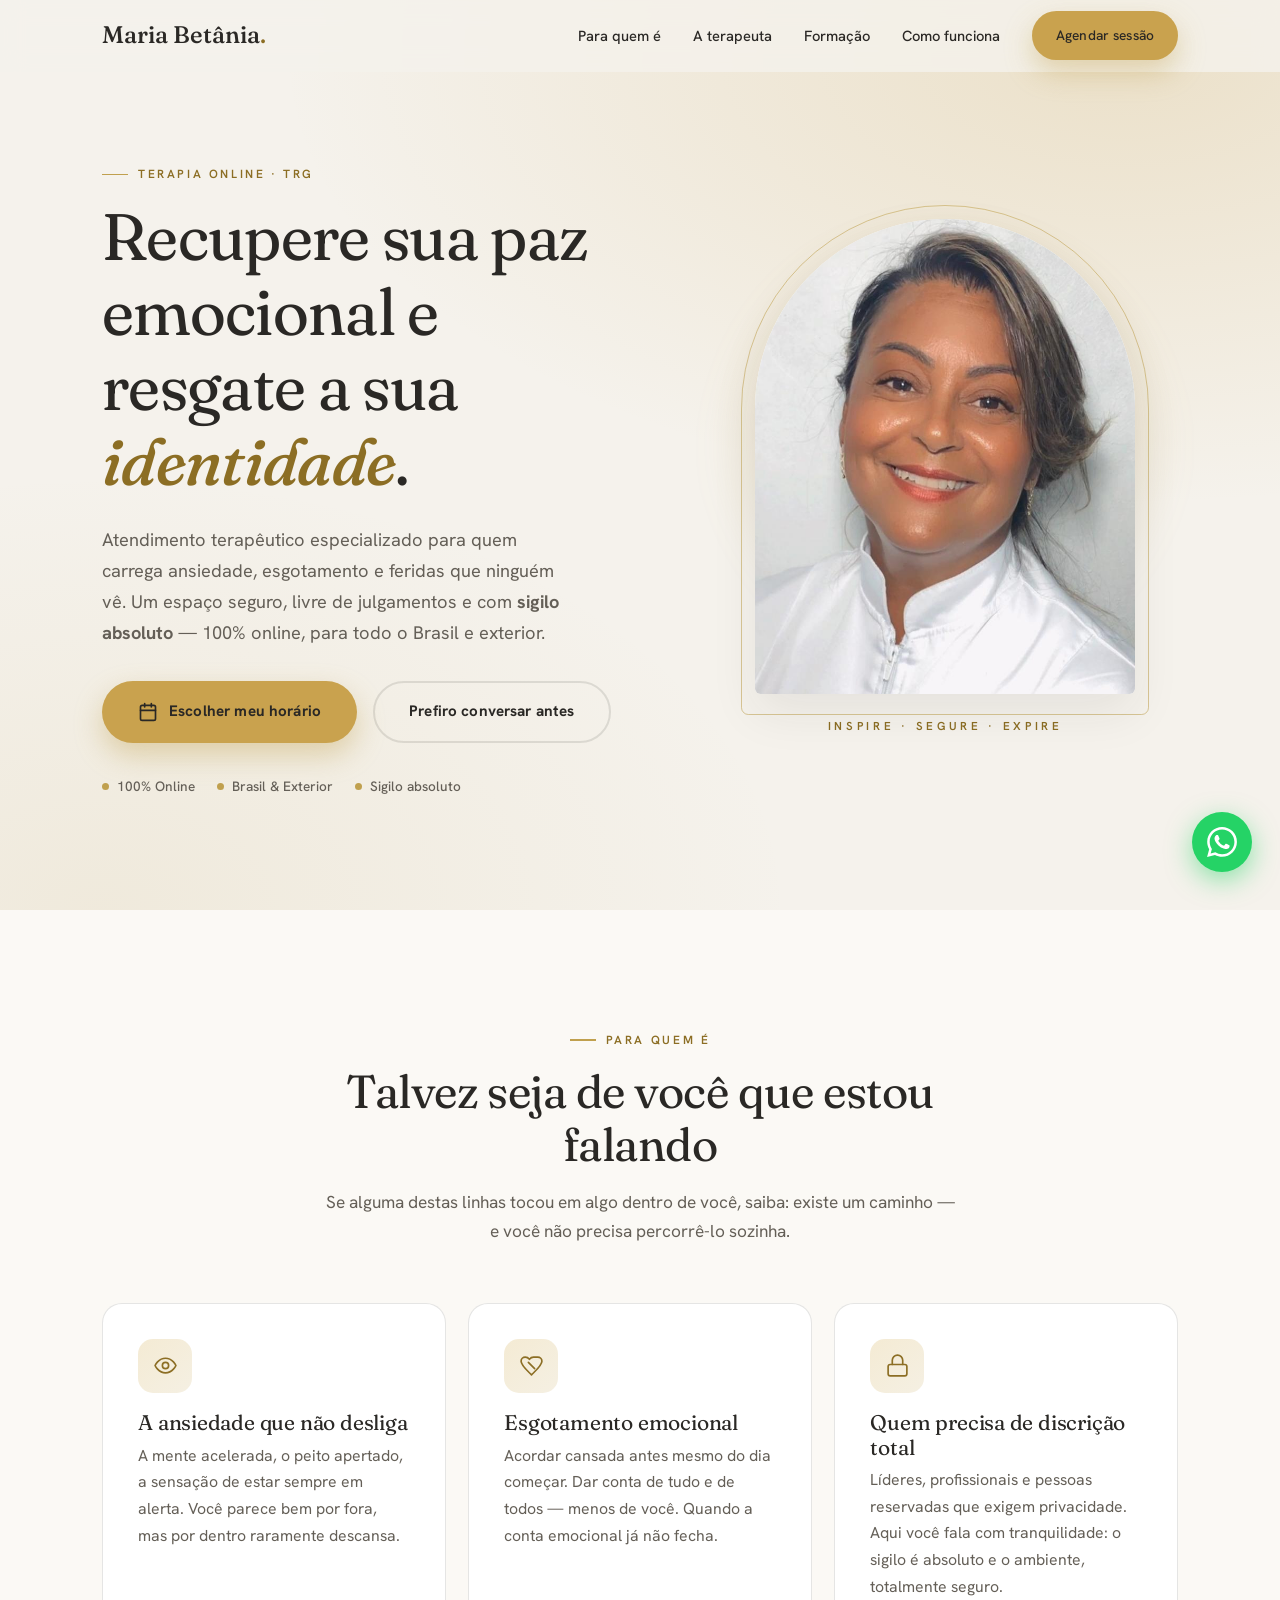
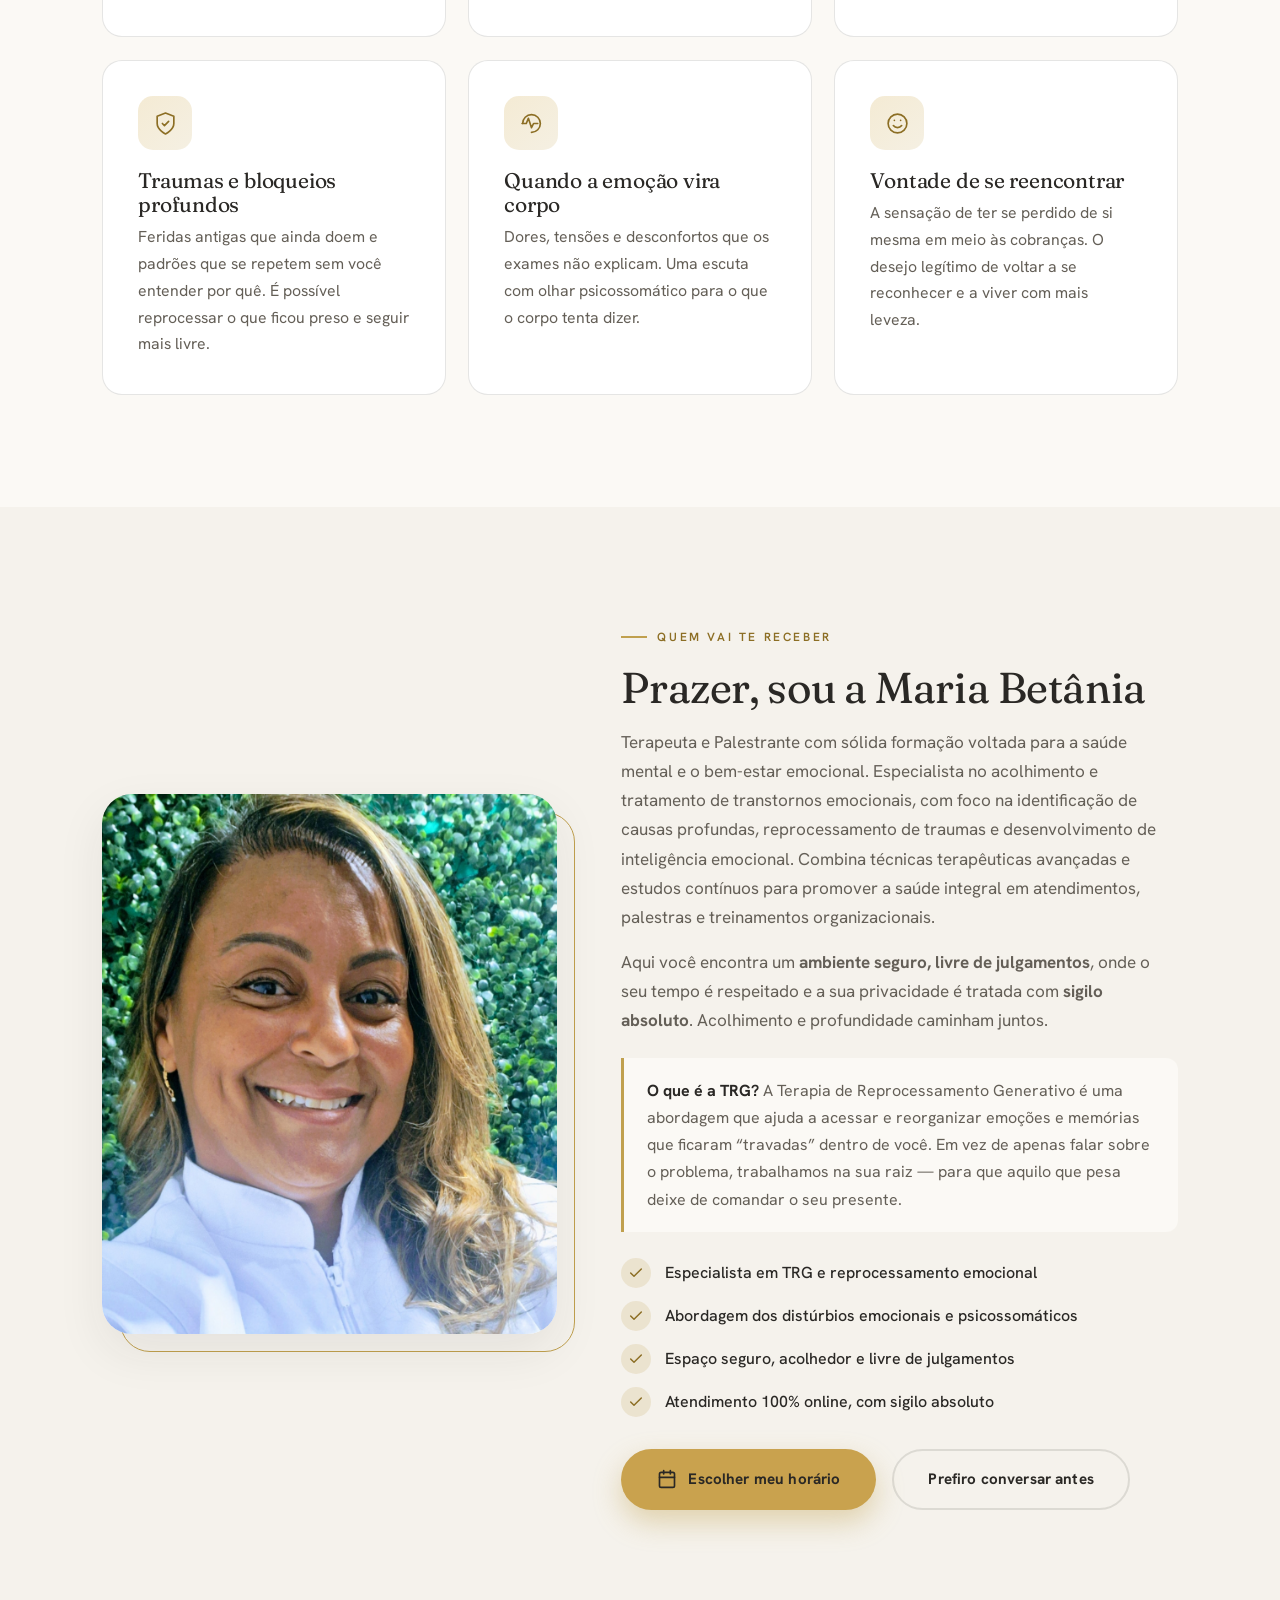
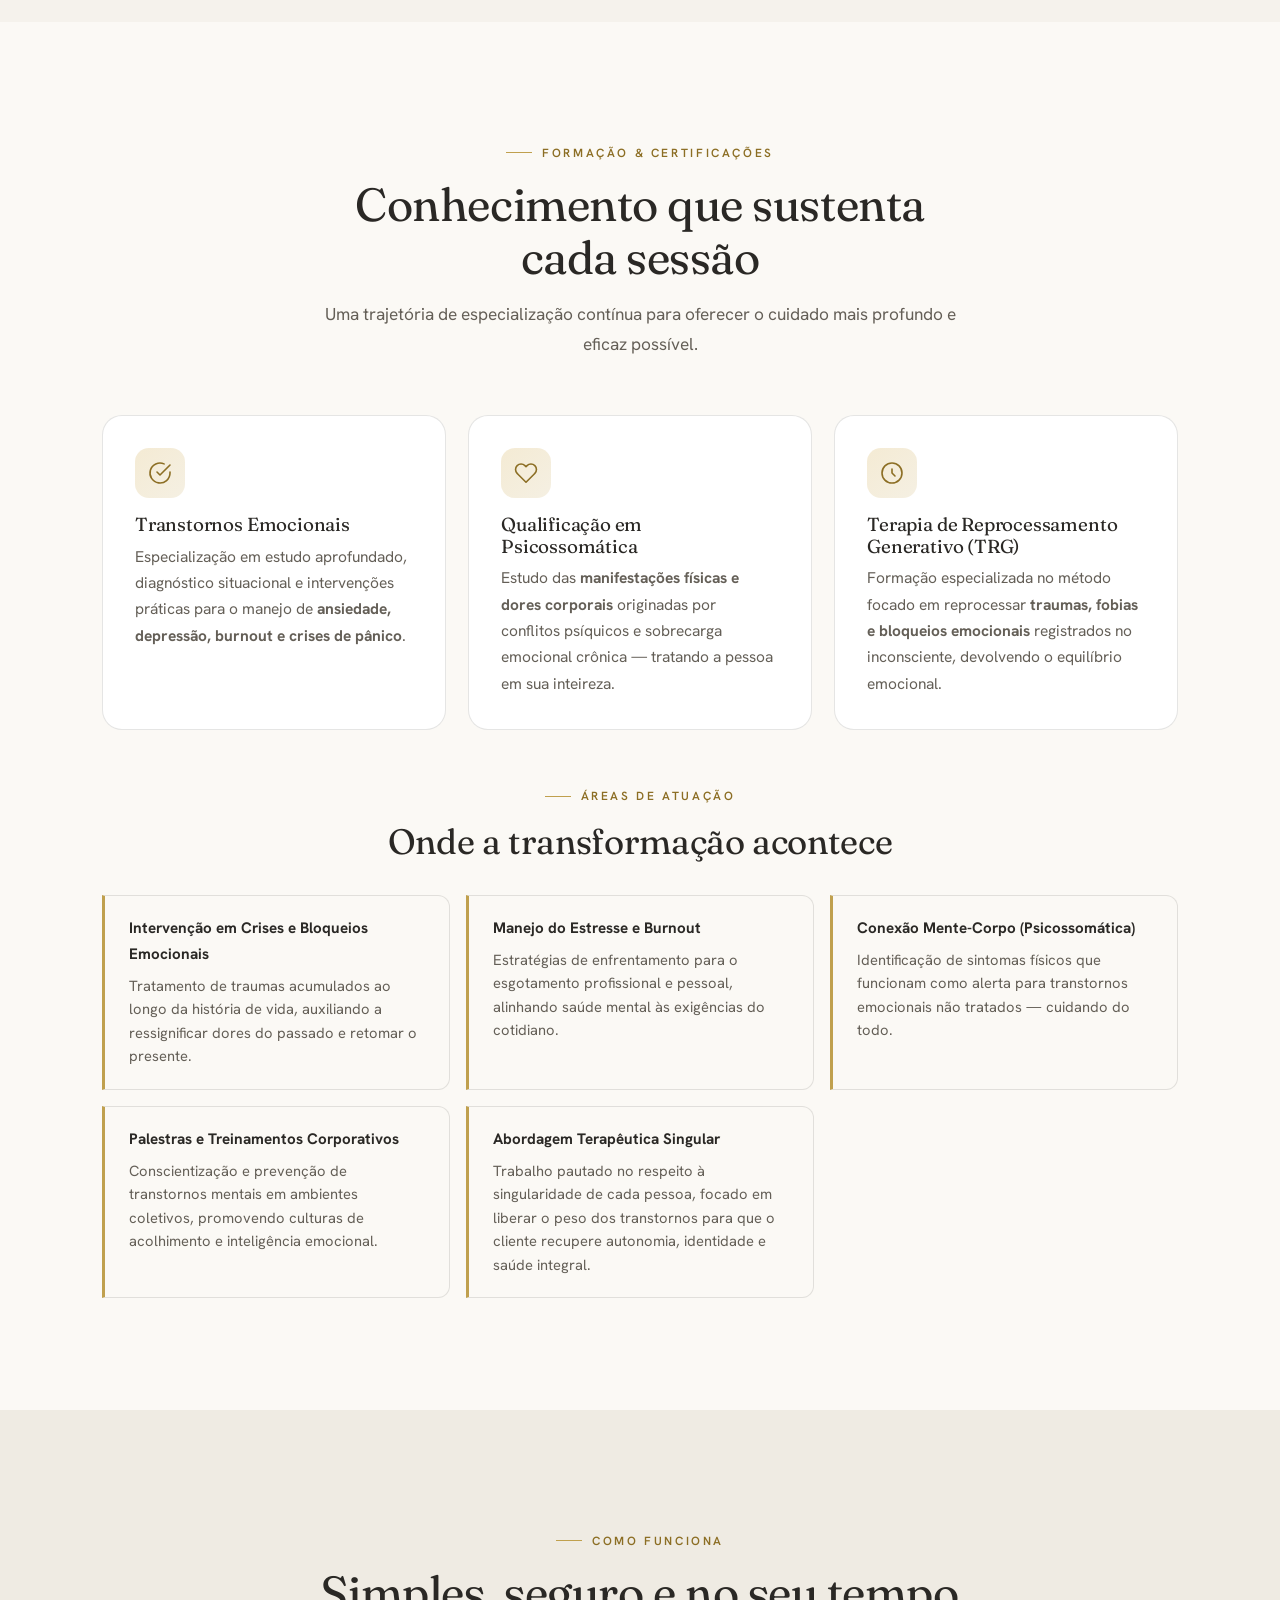
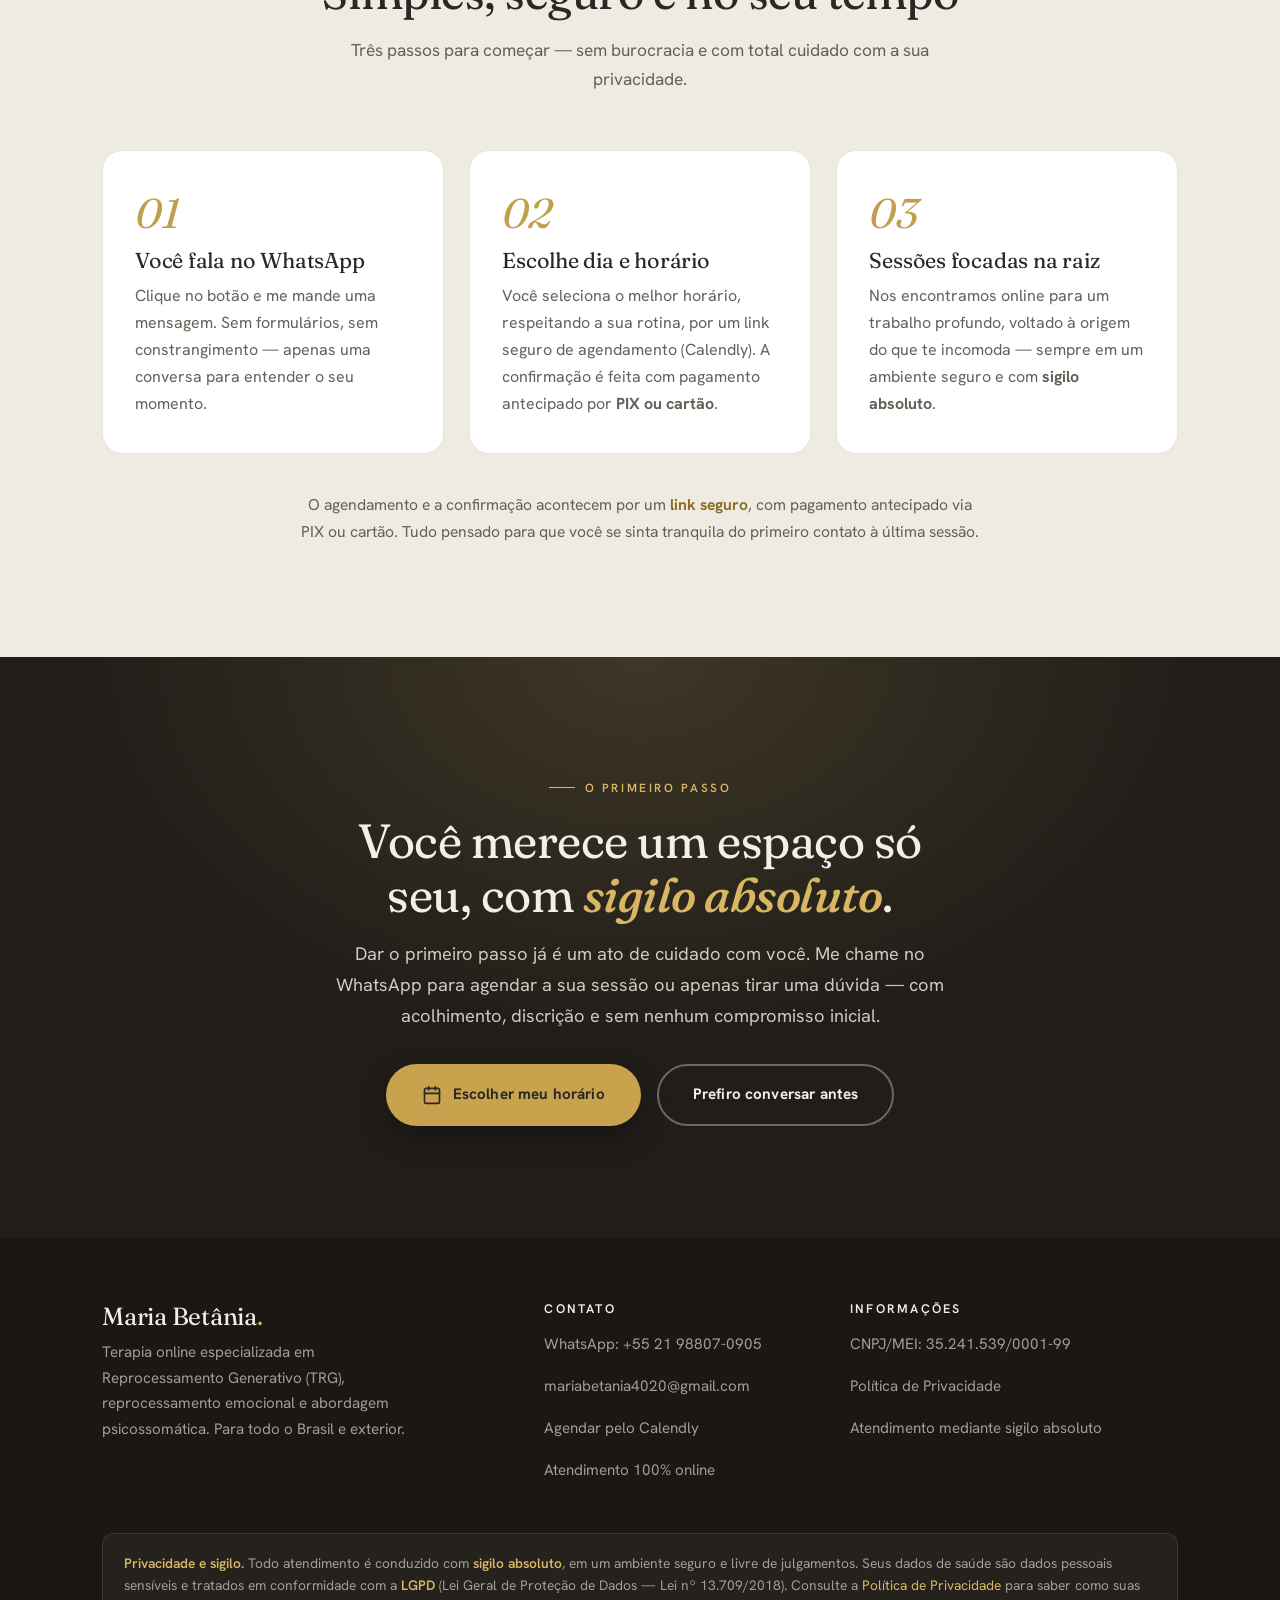
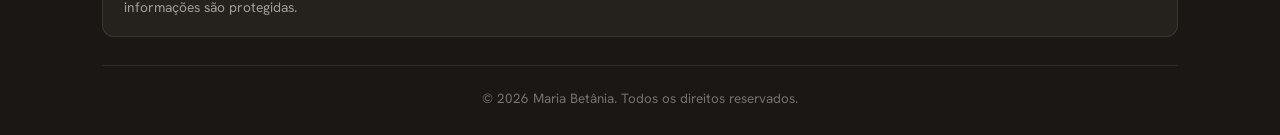
==== commit 3f6dfa89: "Adiciona fotos, dados reais, formação e melhora fluxo de agendamento - Substitui placeholders: Whats" ====
--- a/index.html
+++ b/index.html
@@ -4,70 +4,849 @@
     <meta charset="UTF-8">
     <meta name="viewport" content="width=device-width, initial-scale=1.0">
 
-    <!-- Meta Tags SEO -->
-    <title>Maria Betania | Terapeuta Profissional</title>
+    <!-- ====================== SEO ====================== -->
+    <title>Maria Betânia | Terapia Online para Ansiedade e TRG</title>
     <meta name="description"
-          content="Atendimento terapêutico profissional com Maria Betania. Promovendo saúde mental e bem-estar através de uma abordagem acolhedora e personalizada. Agende sua consulta.">
+          content="Terapeuta online especializada em Terapia de Reprocessamento Generativo (TRG). Atendimento para ansiedade, esgotamento emocional e traumas, com acolhimento e sigilo absoluto. Para todo o Brasil e exterior.">
     <meta name="keywords"
-          content="terapeuta, psicoterapeuta, saúde mental, terapia, bem-estar, Maria Betania, Rio de Janeiro">
-    <meta name="author" content="Maria Betania">
-
-    <!-- Open Graph / Facebook -->
+          content="terapeuta online, terapia para ansiedade online, TRG online, terapia de reprocessamento generativo, terapia online, esgotamento emocional, sigilo absoluto">
+    <meta name="author" content="Maria Betânia">
+    <meta name="robots" content="index, follow">
+
+    <!-- ====================== Open Graph / Facebook ====================== -->
     <meta property="og:type" content="website">
+    <meta property="og:locale" content="pt_BR">
     <meta property="og:url" content="https://mariabetaniaterapeuta.com.br/">
-    <meta property="og:title" content="Maria Betania | Terapeuta Profissional">
+    <meta property="og:title" content="Maria Betânia | Terapia Online para Ansiedade e TRG">
     <meta property="og:description"
-          content="Atendimento terapêutico profissional com Maria Betania. Promovendo saúde mental e bem-estar.">
-    <meta property="og:image" content="https://mariabetaniaterapeuta.com.br/IMG-20250110-WA0171.jpg">
-
-    <!-- Twitter -->
-    <meta property="twitter:card" content="summary_large_image">
-    <meta property="twitter:title" content="Maria Betania | Terapeuta Profissional">
-    <meta property="twitter:description"
-          content="Atendimento terapêutico profissional com Maria Betania. Promovendo saúde mental e bem-estar.">
-    <meta property="twitter:image" content="https://mariabetaniaterapeuta.com.br/IMG-20250110-WA0171.jpg">
-
-    <!-- Fonts -->
+          content="Recupere sua paz emocional e resgate a sua identidade. Terapia online especializada (TRG), com acolhimento e total sigilo. Para todo o Brasil e exterior.">
+    <meta property="og:image" content="https://mariabetaniaterapeuta.com.br/og-image.jpg">
+
+    <!-- ====================== Twitter ====================== -->
+    <meta name="twitter:card" content="summary_large_image">
+    <meta name="twitter:title" content="Maria Betânia | Terapia Online para Ansiedade e TRG">
+    <meta name="twitter:description"
+          content="Terapia online especializada (TRG), com acolhimento e sigilo absoluto. Para todo o Brasil e exterior.">
+    <meta name="twitter:image" content="https://mariabetaniaterapeuta.com.br/og-image.jpg">
+
+    <link rel="canonical" href="https://mariabetaniaterapeuta.com.br/">
+
+    <!-- ====================== Fonts ====================== -->
     <link rel="preconnect" href="https://fonts.googleapis.com">
     <link rel="preconnect" href="https://fonts.gstatic.com" crossorigin>
     <link href="https://fonts.googleapis.com/css2?family=Fraunces:ital,opsz,wght@0,9..144,300..600;1,9..144,400..600&family=Hanken+Grotesk:wght@400;500;600;700&display=swap"
           rel="stylesheet">
 
-    <!-- Styles -->
-    <link rel="stylesheet" href="styles.css">
-
-    <!-- Schema.org Markup -->
+    <!-- ====================== Schema.org ====================== -->
     <script type="application/ld+json">
-        {
-            "@context": "https://schema.org",
-            "@type": "HealthAndBeautyBusiness",
-            "name": "Maria Betania Terapeuta",
-            "image": "https://mariabetaniaterapeuta.com.br/IMG-20250110-WA0171.jpg",
-            "telephone": "+55 21 98807-0905",
-            "address": {
-                "@type": "PostalAddress",
-                "addressLocality": "Rio de Janeiro",
-                "addressRegion": "RJ",
-                "addressCountry": "BR"
-            },
-            "priceRange": "$$",
-            "description": "Atendimento terapêutico profissional focado em saúde mental e bem-estar."
-        }
+    {
+        "@context": "https://schema.org",
+        "@type": "MedicalBusiness",
+        "name": "Maria Betânia — Terapia Online",
+        "description": "Atendimento terapêutico online especializado em Terapia de Reprocessamento Generativo (TRG), reprocessamento emocional e abordagem psicossomática.",
+        "image": "https://mariabetaniaterapeuta.com.br/og-image.jpg",
+        "url": "https://mariabetaniaterapeuta.com.br/",
+        "telephone": "+5521988070905",
+        "areaServed": "Brasil e exterior",
+        "availableLanguage": "Portuguese",
+        "medicalSpecialty": "Psychotherapy"
+    }
     </script>
+
+    <!-- ====================== Estilos (autocontido) ====================== -->
+    <style>
+        /*
+          Maria Betânia — Terapia Online (TRG)
+          Direção: sereno, sofisticado, discreto
+          Paleta: off-white / cinza quente + DOURADO
+          Contraste validado para WCAG AA
+        */
+        :root {
+            --bg:        #F5F2EC;  /* off-white quente — fundo base */
+            --bg-soft:   #FBF9F5;  /* superfície clara — cards */
+            --bg-alt:    #EFEBE3;  /* seção alternada */
+            --surface:   #FFFFFF;
+            --ink:       #2A2825;  /* texto principal — quase-preto quente */
+            --muted:     #645F57;  /* texto secundário — AA sobre claro */
+            --gold:      #C0A04E;  /* dourado — linhas e detalhes */
+            --gold-btn:  #C9A24E;  /* dourado — fundo de botão (texto escuro) */
+            --gold-btn-hover: #B68F3C;
+            --gold-deep: #8C6E24;  /* dourado — texto sobre claro (AA) */
+            --gold-light:#D8B664;  /* dourado claro — texto/acento sobre escuro */
+            --dark:      #211E1A;  /* faixa escura / rodapé */
+            --dark-soft: #2C2823;
+            --cream:     #F3EFE7;  /* texto claro sobre escuro */
+            --line:      rgba(42, 40, 37, 0.12);
+            --line-gold: rgba(192, 160, 78, 0.45);
+            --success:   #25D366;  /* verde WhatsApp */
+
+            --font-display: 'Fraunces', Georgia, serif;
+            --font-body: 'Hanken Grotesk', system-ui, sans-serif;
+
+            --container: 1140px;
+            --header-h: 72px;
+            --transition: 0.3s cubic-bezier(0.4, 0, 0.2, 1);
+            --radius-sm: 12px;
+            --radius-md: 20px;
+            --radius-lg: 30px;
+            --shadow-soft: 0 18px 48px rgba(42, 40, 37, 0.08);
+            --shadow-lift: 0 26px 60px rgba(42, 40, 37, 0.14);
+        }
+
+        * { margin: 0; padding: 0; box-sizing: border-box; }
+
+        html { scroll-behavior: smooth; }
+
+        body {
+            font-family: var(--font-body);
+            color: var(--ink);
+            line-height: 1.7;
+            background-color: var(--bg);
+            -webkit-font-smoothing: antialiased;
+            text-rendering: optimizeLegibility;
+        }
+
+        img { max-width: 100%; height: auto; display: block; }
+        ul { list-style: none; }
+        a { text-decoration: none; color: inherit; transition: color var(--transition); }
+
+        :focus-visible {
+            outline: 3px solid var(--gold-deep);
+            outline-offset: 3px;
+            border-radius: 4px;
+        }
+
+        /* ---------- Tipografia ---------- */
+        h1, h2, h3, h4 {
+            font-family: var(--font-display);
+            font-weight: 400;
+            font-optical-sizing: auto;
+            line-height: 1.14;
+            color: var(--ink);
+            letter-spacing: -0.01em;
+        }
+
+        .display-italic {
+            font-style: italic;
+            font-weight: 500;
+            color: var(--gold-deep);
+        }
+
+        .eyebrow {
+            display: inline-flex;
+            align-items: center;
+            gap: 10px;
+            font-family: var(--font-body);
+            font-size: 0.74rem;
+            font-weight: 600;
+            letter-spacing: 0.22em;
+            text-transform: uppercase;
+            color: var(--gold-deep);
+            margin-bottom: 1rem;
+        }
+        .eyebrow::before {
+            content: '';
+            width: 26px;
+            height: 1.5px;
+            background-color: var(--gold);
+        }
+        .eyebrow--center { justify-content: center; }
+
+        /* ---------- Layout ---------- */
+        .container {
+            max-width: var(--container);
+            margin: 0 auto;
+            padding: 0 2rem;
+        }
+
+        .section {
+            padding: clamp(64px, 9vw, 112px) 0;
+            scroll-margin-top: var(--header-h);
+        }
+        .section--soft { background-color: var(--bg-soft); }
+        .section--alt  { background-color: var(--bg-alt); }
+
+        .section__head {
+            max-width: 640px;
+            margin: 0 auto 3.5rem;
+            text-align: center;
+        }
+        .section__title {
+            font-size: clamp(2rem, 4vw, 2.9rem);
+            font-variation-settings: 'SOFT' 30;
+        }
+        .section__lead {
+            color: var(--muted);
+            font-size: 1.08rem;
+            margin-top: 1rem;
+        }
+
+        /* ---------- Botões ---------- */
+        .btn {
+            display: inline-flex;
+            align-items: center;
+            justify-content: center;
+            gap: 11px;
+            padding: 16px 34px;
+            border-radius: 50px;
+            font-family: var(--font-body);
+            font-weight: 700;
+            font-size: 0.95rem;
+            letter-spacing: 0.01em;
+            cursor: pointer;
+            border: 2px solid transparent;
+            transition: transform var(--transition), box-shadow var(--transition), background-color var(--transition), border-color var(--transition);
+        }
+        .btn svg { width: 20px; height: 20px; flex-shrink: 0; }
+
+        /* CTA dourado principal */
+        .btn--gold {
+            background-color: var(--gold-btn);
+            color: var(--ink);
+            box-shadow: 0 12px 28px rgba(192, 160, 78, 0.40);
+        }
+        .btn--gold:hover {
+            background-color: var(--gold-btn-hover);
+            transform: translateY(-3px);
+            box-shadow: 0 18px 36px rgba(182, 143, 60, 0.50);
+        }
+
+        .btn--ghost {
+            background-color: transparent;
+            color: var(--ink);
+            border-color: var(--line);
+        }
+        .btn--ghost:hover {
+            border-color: var(--gold);
+            color: var(--gold-deep);
+            transform: translateY(-3px);
+        }
+
+        /* ---------- Header ---------- */
+        .header {
+            position: fixed;
+            top: 0; left: 0;
+            width: 100%;
+            height: var(--header-h);
+            background-color: rgba(245, 242, 236, 0.82);
+            backdrop-filter: blur(12px);
+            -webkit-backdrop-filter: blur(12px);
+            z-index: 1000;
+            display: flex;
+            align-items: center;
+            border-bottom: 1px solid transparent;
+            transition: border-color var(--transition), background-color var(--transition);
+        }
+        .header--scrolled {
+            border-bottom-color: var(--line);
+            background-color: rgba(245, 242, 236, 0.95);
+        }
+        .header__container {
+            display: flex;
+            justify-content: space-between;
+            align-items: center;
+            width: 100%;
+        }
+        .logo {
+            font-family: var(--font-display);
+            font-size: 1.5rem;
+            font-weight: 500;
+            font-variation-settings: 'SOFT' 40;
+            color: var(--ink);
+        }
+        .logo span { color: var(--gold-deep); }
+
+        .nav__list {
+            display: flex;
+            align-items: center;
+            gap: 2rem;
+        }
+        .nav__link {
+            font-weight: 500;
+            font-size: 0.92rem;
+            color: var(--ink);
+            position: relative;
+        }
+        .nav__link:not(.btn)::after {
+            content: '';
+            position: absolute;
+            bottom: -5px; left: 0;
+            width: 0; height: 2px;
+            background-color: var(--gold);
+            transition: width var(--transition);
+        }
+        .nav__link:not(.btn):hover { color: var(--gold-deep); }
+        .nav__link:not(.btn):hover::after { width: 100%; }
+        .nav__link.btn { padding: 11px 22px; font-size: 0.86rem; }
+
+        .nav__toggle {
+            display: none;
+            background: none;
+            border: none;
+            cursor: pointer;
+            padding: 8px;
+        }
+        .hamburger,
+        .hamburger::before,
+        .hamburger::after {
+            display: block;
+            width: 24px; height: 2px;
+            background-color: var(--ink);
+            border-radius: 2px;
+            transition: var(--transition);
+        }
+        .hamburger { position: relative; }
+        .hamburger::before { content: ''; position: absolute; top: -7px; }
+        .hamburger::after  { content: ''; position: absolute; top:  7px; }
+
+        /* ---------- Hero ---------- */
+        .hero {
+            position: relative;
+            padding-top: calc(var(--header-h) + clamp(40px, 7vw, 84px));
+            padding-bottom: clamp(60px, 9vw, 112px);
+            overflow: hidden;
+            background:
+                radial-gradient(120% 90% at 88% 6%, rgba(201, 162, 78, 0.22) 0%, transparent 55%),
+                radial-gradient(90% 80% at 8% 100%, rgba(192, 160, 78, 0.10) 0%, transparent 60%),
+                var(--bg);
+        }
+        .hero__container {
+            display: grid;
+            grid-template-columns: 1.08fr 0.92fr;
+            align-items: center;
+            gap: clamp(2rem, 5vw, 5rem);
+        }
+        .hero__title {
+            font-size: clamp(2.5rem, 5.4vw, 4.1rem);
+            font-variation-settings: 'SOFT' 50;
+            margin-bottom: 1.6rem;
+            max-width: 15ch;
+        }
+        .hero__subtitle {
+            font-size: 1.14rem;
+            color: var(--muted);
+            max-width: 480px;
+            margin-bottom: 2rem;
+        }
+        .hero__actions {
+            display: flex;
+            gap: 1rem;
+            flex-wrap: wrap;
+            align-items: center;
+            margin-bottom: 2rem;
+        }
+        .hero__trust {
+            display: flex;
+            flex-wrap: wrap;
+            gap: 10px 22px;
+            font-size: 0.85rem;
+            color: var(--muted);
+            font-weight: 500;
+        }
+        .hero__trust li { display: flex; align-items: center; gap: 8px; }
+        .hero__trust li::before {
+            content: '';
+            width: 7px; height: 7px;
+            border-radius: 50%;
+            background-color: var(--gold);
+        }
+
+        /* Portal — moldura em arco com aura que respira */
+        .portal {
+            position: relative;
+            display: flex;
+            flex-direction: column;
+            align-items: center;
+            justify-self: center;
+        }
+        .portal__frame {
+            position: relative;
+            width: clamp(260px, 34vw, 380px);
+            aspect-ratio: 4 / 5;
+            border-radius: 999px 999px 30px 30px;
+            overflow: hidden;
+            /* fundo de placeholder até a foto real ser inserida */
+            background: linear-gradient(160deg, var(--bg-alt), var(--bg-soft));
+            box-shadow: var(--shadow-soft), inset 0 0 0 1px rgba(255, 255, 255, 0.5);
+            z-index: 1;
+            display: flex;
+            align-items: center;
+            justify-content: center;
+        }
+        .portal__frame img {
+            width: 100%; height: 100%;
+            object-fit: cover;
+            object-position: center 18%;
+        }
+        .portal__placeholder {
+            color: var(--muted);
+            font-size: 0.8rem;
+            letter-spacing: 0.08em;
+            text-align: center;
+            padding: 1rem;
+        }
+        .portal__aura {
+            position: absolute;
+            top: 46%; left: 50%;
+            width: 116%;
+            aspect-ratio: 1;
+            transform: translate(-50%, -50%);
+            border-radius: 999px 999px 40% 40%;
+            background: radial-gradient(circle at 50% 45%,
+                rgba(216, 182, 100, 0.55) 0%,
+                rgba(192, 160, 78, 0.28) 42%,
+                transparent 70%);
+            filter: blur(18px);
+            z-index: 0;
+            animation: breathe 11s ease-in-out infinite;
+        }
+        .portal__ring {
+            position: absolute;
+            top: -14px; left: 50%;
+            width: calc(clamp(260px, 34vw, 380px) + 28px);
+            aspect-ratio: 4 / 5;
+            transform: translateX(-50%);
+            border: 1.5px solid var(--gold);
+            border-radius: 999px 999px 36px 36px;
+            opacity: 0.55;
+            z-index: 0;
+        }
+        .portal__breath {
+            margin-top: 22px;
+            font-size: 0.72rem;
+            letter-spacing: 0.32em;
+            text-transform: uppercase;
+            color: var(--gold-deep);
+            font-weight: 600;
+        }
+        @keyframes breathe {
+            0%   { transform: translate(-50%, -50%) scale(0.9);  opacity: 0.45; }
+            36%  { transform: translate(-50%, -50%) scale(1.06); opacity: 0.9; }
+            54%  { transform: translate(-50%, -50%) scale(1.06); opacity: 0.9; }
+            100% { transform: translate(-50%, -50%) scale(0.9);  opacity: 0.45; }
+        }
+
+        /* ---------- Reveal on scroll ---------- */
+        .reveal {
+            opacity: 0;
+            transform: translateY(26px);
+            transition: opacity 0.7s ease, transform 0.7s ease;
+        }
+        .reveal.visible { opacity: 1; transform: translateY(0); }
+
+        /* ---------- Para quem é ---------- */
+        .audience__grid {
+            display: grid;
+            grid-template-columns: repeat(auto-fit, minmax(280px, 1fr));
+            gap: 1.4rem;
+        }
+        .pain {
+            background: var(--surface);
+            border: 1px solid var(--line);
+            border-radius: var(--radius-md);
+            padding: 2.2rem;
+            transition: transform var(--transition), box-shadow var(--transition), border-color var(--transition);
+        }
+        .pain:hover {
+            transform: translateY(-6px);
+            box-shadow: var(--shadow-lift);
+            border-color: var(--line-gold);
+        }
+        .pain__icon {
+            width: 54px; height: 54px;
+            border-radius: 15px;
+            display: inline-flex;
+            align-items: center;
+            justify-content: center;
+            background: linear-gradient(140deg, rgba(216, 182, 100, 0.28), rgba(192, 160, 78, 0.16));
+            color: var(--gold-deep);
+            margin-bottom: 1.1rem;
+        }
+        .pain__icon svg { width: 25px; height: 25px; }
+        .pain__title {
+            font-size: 1.32rem;
+            font-variation-settings: 'SOFT' 30;
+            margin-bottom: 0.5rem;
+        }
+        .pain__text { color: var(--muted); font-size: 0.99rem; }
+
+        /* ---------- Quem é a terapeuta ---------- */
+        .about__container {
+            display: grid;
+            grid-template-columns: 0.9fr 1.1fr;
+            align-items: center;
+            gap: clamp(2rem, 5vw, 4.5rem);
+        }
+        .about__image { position: relative; }
+        .about__image .frame {
+            position: relative;
+            z-index: 1;
+            border-radius: var(--radius-lg);
+            width: 100%;
+            height: 540px;
+            background: linear-gradient(160deg, var(--bg-alt), var(--bg-soft));
+            box-shadow: var(--shadow-soft);
+            overflow: hidden;
+            display: flex;
+            align-items: center;
+            justify-content: center;
+        }
+        .about__image .frame img {
+            width: 100%; height: 100%;
+            object-fit: cover;
+            object-position: center 20%;
+        }
+        .about__image .frame .placeholder {
+            color: var(--muted);
+            font-size: 0.82rem;
+            letter-spacing: 0.08em;
+            text-align: center;
+            padding: 1.2rem;
+        }
+        .about__image::after {
+            content: '';
+            position: absolute;
+            inset: 18px -18px -18px 18px;
+            border: 1.5px solid var(--gold);
+            border-radius: var(--radius-lg);
+            z-index: 0;
+        }
+        .about__title {
+            font-size: clamp(1.9rem, 3.6vw, 2.7rem);
+            font-variation-settings: 'SOFT' 40;
+            margin-bottom: 1rem;
+        }
+        .about__text {
+            color: var(--muted);
+            margin-bottom: 1rem;
+            font-size: 1.07rem;
+        }
+        .trg-note {
+            background: var(--bg-soft);
+            border-left: 3px solid var(--gold);
+            border-radius: 0 var(--radius-sm) var(--radius-sm) 0;
+            padding: 1.2rem 1.4rem;
+            margin: 1.4rem 0;
+        }
+        .trg-note strong { color: var(--ink); }
+        .trg-note p { color: var(--muted); font-size: 1rem; margin: 0; }
+        .about__safe {
+            margin-top: 1.6rem;
+            display: grid;
+            gap: 13px;
+        }
+        .about__safe li {
+            display: flex;
+            align-items: center;
+            gap: 14px;
+            font-weight: 500;
+            color: var(--ink);
+        }
+        .check {
+            width: 30px; height: 30px; min-width: 30px;
+            background-color: rgba(192, 160, 78, 0.18);
+            color: var(--gold-deep);
+            border-radius: 50%;
+            display: inline-flex;
+            align-items: center;
+            justify-content: center;
+        }
+        .check svg { width: 16px; height: 16px; }
+        .about__cta {
+            margin-top: 2rem;
+            display: flex;
+            gap: 1rem;
+            flex-wrap: wrap;
+        }
+
+        .btn--ghost-dark {
+            background-color: transparent;
+            color: var(--cream);
+            border-color: rgba(243, 239, 231, 0.35);
+        }
+        .btn--ghost-dark:hover {
+            border-color: var(--gold-light);
+            color: var(--gold-light);
+            transform: translateY(-3px);
+        }
+
+        /* ---------- Como funciona ---------- */
+        .steps {
+            display: grid;
+            grid-template-columns: repeat(auto-fit, minmax(260px, 1fr));
+            gap: 1.6rem;
+            counter-reset: step;
+        }
+        .step {
+            position: relative;
+            background: var(--surface);
+            border: 1px solid var(--line);
+            border-radius: var(--radius-md);
+            padding: 2.6rem 2rem 2.2rem;
+            transition: transform var(--transition), box-shadow var(--transition);
+        }
+        .step:hover { transform: translateY(-6px); box-shadow: var(--shadow-lift); }
+        .step__num {
+            counter-increment: step;
+            font-family: var(--font-display);
+            font-style: italic;
+            font-size: 2.6rem;
+            line-height: 1;
+            color: var(--gold);
+            margin-bottom: 0.9rem;
+            display: block;
+        }
+        .step__num::before { content: '0' counter(step); }
+        .step__title {
+            font-size: 1.35rem;
+            font-variation-settings: 'SOFT' 30;
+            margin-bottom: 0.5rem;
+        }
+        .step__text { color: var(--muted); font-size: 1rem; }
+        .steps__note {
+            text-align: center;
+            margin-top: 2.4rem;
+            color: var(--muted);
+            font-size: 0.98rem;
+            max-width: 680px;
+            margin-left: auto;
+            margin-right: auto;
+        }
+        .steps__note strong { color: var(--gold-deep); }
+
+        /* ---------- Faixa de sigilo (reforço) ---------- */
+        .assurance {
+            text-align: center;
+            background:
+                radial-gradient(80% 120% at 50% 0%, rgba(216, 182, 100, 0.16) 0%, transparent 55%),
+                var(--dark);
+            color: var(--cream);
+            position: relative;
+            overflow: hidden;
+        }
+        .assurance__container { max-width: 720px; position: relative; z-index: 1; }
+        .assurance .eyebrow { color: var(--gold-light); }
+        .assurance .eyebrow::before { background-color: var(--gold-light); }
+        .assurance__title {
+            font-size: clamp(2rem, 4.4vw, 3rem);
+            color: var(--cream);
+            font-variation-settings: 'SOFT' 50;
+            margin-bottom: 1rem;
+        }
+        .assurance__title .display-italic { color: var(--gold-light); }
+        .assurance__text {
+            color: rgba(243, 239, 231, 0.82);
+            font-size: 1.14rem;
+            margin-bottom: 2rem;
+        }
+        .btn--on-dark {
+            background-color: var(--gold-btn);
+            color: var(--ink);
+            box-shadow: 0 12px 30px rgba(0, 0, 0, 0.32);
+        }
+        .btn--on-dark:hover {
+            background-color: var(--gold-light);
+            transform: translateY(-3px);
+        }
+
+        /* ---------- Rodapé ---------- */
+        .footer {
+            background-color: #1A1714;
+            color: rgba(243, 239, 231, 0.62);
+            padding: 64px 0 24px;
+        }
+        .footer__container {
+            display: grid;
+            grid-template-columns: 1.5fr 1fr 1.2fr;
+            gap: 2rem;
+            margin-bottom: 42px;
+        }
+        .footer__brand h3 {
+            font-size: 1.55rem;
+            color: var(--cream);
+            margin-bottom: 0.6rem;
+        }
+        .footer__brand h3 span { color: var(--gold-light); }
+        .footer__brand p { font-size: 0.95rem; max-width: 34ch; }
+        .footer h4 {
+            color: var(--cream);
+            font-size: 0.78rem;
+            letter-spacing: 0.18em;
+            text-transform: uppercase;
+            font-family: var(--font-body);
+            font-weight: 600;
+            margin-bottom: 1rem;
+        }
+        .footer__col p,
+        .footer__col li { font-size: 0.95rem; margin-bottom: 8px; }
+        .footer__col a:hover { color: var(--gold-light); }
+        .footer__col ul { display: grid; gap: 8px; }
+        .footer__lgpd {
+            background: rgba(243, 239, 231, 0.05);
+            border: 1px solid rgba(243, 239, 231, 0.10);
+            border-radius: var(--radius-sm);
+            padding: 1.1rem 1.3rem;
+            font-size: 0.86rem;
+            line-height: 1.6;
+            color: rgba(243, 239, 231, 0.6);
+            margin-bottom: 28px;
+        }
+        .footer__lgpd strong { color: var(--gold-light); font-weight: 600; }
+        .footer__bottom {
+            text-align: center;
+            padding-top: 22px;
+            border-top: 1px solid rgba(243, 239, 231, 0.10);
+            font-size: 0.84rem;
+            color: rgba(243, 239, 231, 0.42);
+        }
+
+        /* ---------- WhatsApp flutuante ---------- */
+        .whatsapp-float {
+            position: fixed;
+            bottom: 28px; right: 28px;
+            width: 60px; height: 60px;
+            border-radius: 50%;
+            background-color: var(--success);
+            display: flex;
+            justify-content: center;
+            align-items: center;
+            box-shadow: 0 8px 26px rgba(37, 211, 102, 0.5);
+            z-index: 999;
+            transition: transform var(--transition), box-shadow var(--transition);
+        }
+        .whatsapp-float:hover {
+            transform: scale(1.1);
+            box-shadow: 0 12px 32px rgba(37, 211, 102, 0.62);
+        }
+
+        /* ---------- Responsivo ---------- */
+        @media (max-width: 920px) {
+            :root { --header-h: 64px; }
+            .nav__toggle { display: block; z-index: 1001; }
+            .nav__list {
+                position: fixed;
+                inset: var(--header-h) -100% 0 auto;
+                width: min(80%, 320px);
+                height: calc(100vh - var(--header-h));
+                background-color: var(--bg-soft);
+                flex-direction: column;
+                justify-content: flex-start;
+                padding: 3.5rem 2rem;
+                gap: 2rem;
+                box-shadow: -8px 0 40px rgba(42, 40, 37, 0.12);
+                transition: right 0.3s ease;
+            }
+            .nav__list.active { right: 0; }
+            .hero__container,
+            .about__container { grid-template-columns: 1fr; }
+            .hero__container { text-align: center; }
+            .hero__title { max-width: none; }
+            .hero__subtitle { margin-left: auto; margin-right: auto; }
+            .hero__actions,
+            .hero__trust { justify-content: center; }
+            .portal { order: -1; margin-bottom: 2rem; }
+            .about__image { max-width: 460px; margin: 0 auto; }
+            .about__image::after { inset: 14px -14px -14px 14px; }
+        }
+        @media (max-width: 480px) {
+            .container { padding: 0 1.25rem; }
+            .pain, .step { padding: 1.8rem; }
+            .about__image .frame { height: 440px; }
+            .about__image::after { display: none; }
+            .whatsapp-float { bottom: 20px; right: 20px; width: 54px; height: 54px; }
+            .btn { width: 100%; }
+        }
+
+        /* ---------- Formação & Competências ---------- */
+        .creds-grid {
+            display: grid;
+            grid-template-columns: repeat(auto-fit, minmax(270px, 1fr));
+            gap: 1.4rem;
+            margin-bottom: 3rem;
+        }
+        .cred-card {
+            background: var(--surface);
+            border: 1px solid var(--line);
+            border-radius: var(--radius-md);
+            padding: 2rem;
+            transition: transform var(--transition), box-shadow var(--transition), border-color var(--transition);
+        }
+        .cred-card:hover {
+            transform: translateY(-5px);
+            box-shadow: var(--shadow-lift);
+            border-color: var(--line-gold);
+        }
+        .cred-card__icon {
+            width: 50px; height: 50px;
+            border-radius: 14px;
+            display: inline-flex;
+            align-items: center;
+            justify-content: center;
+            background: linear-gradient(140deg, rgba(216,182,100,0.28), rgba(192,160,78,0.16));
+            color: var(--gold-deep);
+            margin-bottom: 1rem;
+        }
+        .cred-card__icon svg { width: 24px; height: 24px; }
+        .cred-card__title {
+            font-family: var(--font-display);
+            font-size: 1.18rem;
+            font-variation-settings: 'SOFT' 30;
+            color: var(--ink);
+            margin-bottom: 0.5rem;
+        }
+        .cred-card__text { color: var(--muted); font-size: 0.97rem; }
+
+        .comp-grid {
+            display: grid;
+            grid-template-columns: repeat(auto-fit, minmax(300px, 1fr));
+            gap: 1rem;
+        }
+        .comp-item {
+            background: var(--bg-soft);
+            border: 1px solid var(--line);
+            border-left: 3px solid var(--gold);
+            border-radius: 0 var(--radius-sm) var(--radius-sm) 0;
+            padding: 1.3rem 1.5rem;
+            transition: border-color var(--transition), background-color var(--transition);
+        }
+        .comp-item:hover { border-left-color: var(--gold-deep); background-color: var(--surface); }
+        .comp-item__title {
+            font-weight: 700;
+            color: var(--ink);
+            font-size: 0.95rem;
+            margin-bottom: 0.35rem;
+        }
+        .comp-item__text { color: var(--muted); font-size: 0.92rem; line-height: 1.6; }
+
+        /* ---------- Movimento reduzido ---------- */
+        @media (prefers-reduced-motion: reduce) {
+            * {
+                animation-duration: 0.001ms !important;
+                animation-iteration-count: 1 !important;
+                transition-duration: 0.001ms !important;
+                scroll-behavior: auto !important;
+            }
+            .portal__aura { transform: translate(-50%, -50%) scale(1); opacity: 0.7; }
+            .reveal { opacity: 1; transform: none; }
+        }
+    </style>
 </head>
 <body>
 
-<!-- Header -->
+<!-- ============================== Header ============================== -->
 <header class="header">
     <div class="container header__container">
         <a href="#home" class="logo">Maria Betânia<span>.</span></a>
         <nav class="nav">
             <ul class="nav__list">
-                <li><a href="#sobre" class="nav__link">Sobre</a></li>
-                <li><a href="#servicos" class="nav__link">Como ajudo</a></li>
-                <li><a href="#beneficios" class="nav__link">Por que terapia</a></li>
-                <li><a href="#faq" class="nav__link">Dúvidas</a></li>
-                <li><a href="#contato" class="nav__link btn btn--primary">Agendar conversa</a></li>
+                <li><a href="#para-quem" class="nav__link">Para quem é</a></li>
+                <li><a href="#sobre" class="nav__link">A terapeuta</a></li>
+                <li><a href="#formacao" class="nav__link">Formação</a></li>
+                <li><a href="#como-funciona" class="nav__link">Como funciona</a></li>
+                <li>
+                    <a href="https://calendly.com/mariabetaniaterapeuta/"
+                       class="nav__link btn btn--gold" target="_blank" rel="noopener noreferrer">Agendar sessão</a>
+                </li>
             </ul>
             <button class="nav__toggle" aria-label="Abrir menu" aria-expanded="false">
                 <span class="hamburger"></span>
@@ -76,255 +855,366 @@
     </div>
 </header>
 
-<!-- Hero Section -->
+<!-- ============================== 1. HERO ============================== -->
 <section class="hero" id="home">
     <div class="container hero__container">
         <div class="hero__content reveal">
-            <span class="eyebrow">Psicoterapia · Rio de Janeiro</span>
-            <h1 class="hero__title">Um espaço para respirar e <span class="display-italic">recomeçar</span>.</h1>
-            <p class="hero__subtitle">Atendimento terapêutico acolhedor, no seu tempo. Aqui você encontra escuta sem
-                julgamento para atravessar o que pesa — e seguir mais leve.</p>
+            <span class="eyebrow">Terapia online · TRG</span>
+            <h1 class="hero__title">Recupere sua paz emocional e resgate a sua <span class="display-italic">identidade</span>.</h1>
+            <p class="hero__subtitle">Atendimento terapêutico especializado para quem carrega ansiedade, esgotamento
+                e feridas que ninguém vê. Um espaço seguro, livre de julgamentos e com <strong>sigilo absoluto</strong> —
+                100% online, para todo o Brasil e exterior.</p>
             <div class="hero__actions">
-                <a href="https://wa.me/5521988070905?text=Olá! Gostaria de agendar uma conversa."
-                   class="btn btn--primary" target="_blank" rel="noopener noreferrer">
-                    Agendar conversa
+                <a href="https://calendly.com/mariabetaniaterapeuta/"
+                   class="btn btn--gold" target="_blank" rel="noopener noreferrer">
+                    <svg viewBox="0 0 24 24" fill="none" stroke="currentColor" stroke-width="2" stroke-linecap="round" stroke-linejoin="round" aria-hidden="true"><rect x="3" y="4" width="18" height="18" rx="2" ry="2"></rect><line x1="16" y1="2" x2="16" y2="6"></line><line x1="8" y1="2" x2="8" y2="6"></line><line x1="3" y1="10" x2="21" y2="10"></line></svg>
+                    Escolher meu horário
                 </a>
-                <a href="#sobre" class="btn btn--ghost">Conhecer a Betânia</a>
+                <a href="https://wa.me/5521988070905?text=Ol%C3%A1%2C%20Maria%20Bet%C3%A2nia.%20Gostaria%20de%20tirar%20uma%20d%C3%BAvida%20antes%20de%20agendar."
+                   class="btn btn--ghost" target="_blank" rel="noopener noreferrer">Prefiro conversar antes</a>
             </div>
             <ul class="hero__trust">
-                <li>Presencial &amp; Online</li>
+                <li>100% Online</li>
+                <li>Brasil &amp; Exterior</li>
                 <li>Sigilo absoluto</li>
-                <li>Primeira conversa sem compromisso</li>
             </ul>
         </div>
         <div class="portal reveal">
             <div class="portal__aura" aria-hidden="true"></div>
             <div class="portal__ring" aria-hidden="true"></div>
             <div class="portal__frame">
-                <img src="IMG-20250110-WA0171.jpg" alt="Maria Betânia, terapeuta, sorrindo" loading="eager">
+                <img src="IMG-20250110-WA0171.jpg"
+                     alt="Maria Betânia, terapeuta especialista em Terapia de Reprocessamento Generativo (TRG), em retrato profissional acolhedor"
+                     onerror="this.style.display='none'; this.nextElementSibling.style.display='flex';"
+                     loading="eager">
+                <span class="portal__placeholder" style="display:none">[FOTO_PROFISSIONAL]</span>
             </div>
             <p class="portal__breath" aria-hidden="true">inspire · segure · expire</p>
         </div>
     </div>
 </section>
 
-<!-- Sobre Section -->
-<section class="about section section--cream" id="sobre">
+<!-- ============================== 2. PARA QUEM É ============================== -->
+<section class="section section--soft" id="para-quem">
+    <div class="container">
+        <div class="section__head reveal">
+            <span class="eyebrow eyebrow--center">Para quem é</span>
+            <h2 class="section__title">Talvez seja de você que estou falando</h2>
+            <p class="section__lead">Se alguma destas linhas tocou em algo dentro de você, saiba: existe um caminho — e
+                você não precisa percorrê-lo sozinha.</p>
+        </div>
+        <div class="audience__grid">
+            <div class="pain reveal">
+                <div class="pain__icon" aria-hidden="true"><svg viewBox="0 0 24 24" fill="none" stroke="currentColor" stroke-width="1.6" stroke-linecap="round" stroke-linejoin="round"><path d="M2 12s3-7 10-7 10 7 10 7-3 7-10 7-10-7-10-7z"></path><circle cx="12" cy="12" r="3"></circle></svg></div>
+                <h3 class="pain__title">A ansiedade que não desliga</h3>
+                <p class="pain__text">A mente acelerada, o peito apertado, a sensação de estar sempre em alerta. Você
+                    parece bem por fora, mas por dentro raramente descansa.</p>
+            </div>
+            <div class="pain reveal">
+                <div class="pain__icon" aria-hidden="true"><svg viewBox="0 0 24 24" fill="none" stroke="currentColor" stroke-width="1.6" stroke-linecap="round" stroke-linejoin="round"><path d="M18 4a4 4 0 0 1 4 4c0 4-6 9-10 13C8 17 2 12 2 8a4 4 0 0 1 4-4c1.5 0 3 .8 4 2 1-1.2 2.5-2 4-2z"></path><line x1="9" y1="9" x2="15" y2="15"></line></svg></div>
+                <h3 class="pain__title">Esgotamento emocional</h3>
+                <p class="pain__text">Acordar cansada antes mesmo do dia começar. Dar conta de tudo e de todos — menos
+                    de você. Quando a conta emocional já não fecha.</p>
+            </div>
+            <div class="pain reveal">
+                <div class="pain__icon" aria-hidden="true"><svg viewBox="0 0 24 24" fill="none" stroke="currentColor" stroke-width="1.6" stroke-linecap="round" stroke-linejoin="round"><rect x="3" y="11" width="18" height="11" rx="2" ry="2"></rect><path d="M7 11V7a5 5 0 0 1 10 0v4"></path></svg></div>
+                <h3 class="pain__title">Quem precisa de discrição total</h3>
+                <p class="pain__text">Líderes, profissionais e pessoas reservadas que exigem privacidade. Aqui você fala
+                    com tranquilidade: o sigilo é absoluto e o ambiente, totalmente seguro.</p>
+            </div>
+            <div class="pain reveal">
+                <div class="pain__icon" aria-hidden="true"><svg viewBox="0 0 24 24" fill="none" stroke="currentColor" stroke-width="1.6" stroke-linecap="round" stroke-linejoin="round"><path d="M12 22s8-4 8-10V5l-8-3-8 3v7c0 6 8 10 8 10z"></path><path d="M9 12l2 2 4-4"></path></svg></div>
+                <h3 class="pain__title">Traumas e bloqueios profundos</h3>
+                <p class="pain__text">Feridas antigas que ainda doem e padrões que se repetem sem você entender por quê.
+                    É possível reprocessar o que ficou preso e seguir mais livre.</p>
+            </div>
+            <div class="pain reveal">
+                <div class="pain__icon" aria-hidden="true"><svg viewBox="0 0 24 24" fill="none" stroke="currentColor" stroke-width="1.6" stroke-linecap="round" stroke-linejoin="round"><path d="M3.5 12a8.5 8.5 0 1 1 8.5 8.5"></path><path d="M3 12h4l2-5 3 9 2-4h4"></path></svg></div>
+                <h3 class="pain__title">Quando a emoção vira corpo</h3>
+                <p class="pain__text">Dores, tensões e desconfortos que os exames não explicam. Uma escuta com olhar
+                    psicossomático para o que o corpo tenta dizer.</p>
+            </div>
+            <div class="pain reveal">
+                <div class="pain__icon" aria-hidden="true"><svg viewBox="0 0 24 24" fill="none" stroke="currentColor" stroke-width="1.6" stroke-linecap="round" stroke-linejoin="round"><circle cx="12" cy="12" r="9"></circle><path d="M8 14s1.5 2 4 2 4-2 4-2"></path><line x1="9" y1="9" x2="9.01" y2="9"></line><line x1="15" y1="9" x2="15.01" y2="9"></line></svg></div>
+                <h3 class="pain__title">Vontade de se reencontrar</h3>
+                <p class="pain__text">A sensação de ter se perdido de si mesma em meio às cobranças. O desejo legítimo de
+                    voltar a se reconhecer e a viver com mais leveza.</p>
+            </div>
+        </div>
+    </div>
+</section>
+
+<!-- ============================== 3. QUEM É A TERAPEUTA ============================== -->
+<section class="section" id="sobre">
     <div class="container about__container">
         <div class="about__image reveal">
-            <img src="IMG-20250110-WA0156.jpg"
-                 alt="Maria Betânia em retrato profissional" loading="lazy">
+            <div class="frame">
+                <img src="Screenshot_20260303_232040_Gallery.jpg"
+                     alt="Maria Betânia, terapeuta, em retrato profissional transmitindo acolhimento e serenidade"
+                     onerror="this.style.display='none'; this.nextElementSibling.style.display='flex';"
+                     loading="lazy">
+                <span class="placeholder" style="display:none">[FOTO_PROFISSIONAL]</span>
+            </div>
         </div>
         <div class="about__content reveal">
             <span class="eyebrow">Quem vai te receber</span>
-            <h2 class="about__title">Prazer, sou a Betânia.</h2>
-            <p class="about__text">Dedico minha trajetória a caminhar ao lado de quem precisa de um espaço seguro para
-                respirar. Acredito que toda pessoa merece ser ouvida sem pressa e sem julgamento.</p>
-            <p class="about__text">Minha escuta é centrada em você: aqui não existe certo ou errado, apenas o seu tempo
-                para entender o que sente, reconhecer padrões e abrir novos caminhos com confiança.</p>
-            <ul class="about__credentials">
-                <li><span class="check"><svg viewBox="0 0 24 24" fill="none" stroke="currentColor" stroke-width="2.2" stroke-linecap="round" stroke-linejoin="round"><polyline points="20 6 9 17 4 12"></polyline></svg></span> Escuta humanizada e personalizada</li>
-                <li><span class="check"><svg viewBox="0 0 24 24" fill="none" stroke="currentColor" stroke-width="2.2" stroke-linecap="round" stroke-linejoin="round"><polyline points="20 6 9 17 4 12"></polyline></svg></span> Sigilo profissional absoluto</li>
-                <li><span class="check"><svg viewBox="0 0 24 24" fill="none" stroke="currentColor" stroke-width="2.2" stroke-linecap="round" stroke-linejoin="round"><polyline points="20 6 9 17 4 12"></polyline></svg></span> Experiência em saúde mental</li>
-                <li><span class="check"><svg viewBox="0 0 24 24" fill="none" stroke="currentColor" stroke-width="2.2" stroke-linecap="round" stroke-linejoin="round"><polyline points="20 6 9 17 4 12"></polyline></svg></span> Atendimento presencial e online</li>
+            <h2 class="about__title">Prazer, sou a Maria Betânia</h2>
+            <p class="about__text">Terapeuta e Palestrante com sólida formação voltada para a saúde mental e o
+                bem-estar emocional. Especialista no acolhimento e tratamento de transtornos emocionais, com foco
+                na identificação de causas profundas, reprocessamento de traumas e desenvolvimento de inteligência
+                emocional. Combina técnicas terapêuticas avançadas e estudos contínuos para promover a saúde
+                integral em atendimentos, palestras e treinamentos organizacionais.</p>
+            <p class="about__text">Aqui você encontra um <strong>ambiente seguro, livre de julgamentos</strong>, onde o
+                seu tempo é respeitado e a sua privacidade é tratada com <strong>sigilo absoluto</strong>. Acolhimento e
+                profundidade caminham juntos.</p>
+
+            <div class="trg-note">
+                <p><strong>O que é a TRG?</strong> A Terapia de Reprocessamento Generativo é uma abordagem que ajuda a
+                    acessar e reorganizar emoções e memórias que ficaram “travadas” dentro de você. Em vez de apenas
+                    falar sobre o problema, trabalhamos na sua raiz — para que aquilo que pesa deixe de comandar o seu
+                    presente.</p>
+            </div>
+
+            <ul class="about__safe">
+                <li><span class="check"><svg viewBox="0 0 24 24" fill="none" stroke="currentColor" stroke-width="2.2" stroke-linecap="round" stroke-linejoin="round"><polyline points="20 6 9 17 4 12"></polyline></svg></span> Especialista em TRG e reprocessamento emocional</li>
+                <li><span class="check"><svg viewBox="0 0 24 24" fill="none" stroke="currentColor" stroke-width="2.2" stroke-linecap="round" stroke-linejoin="round"><polyline points="20 6 9 17 4 12"></polyline></svg></span> Abordagem dos distúrbios emocionais e psicossomáticos</li>
+                <li><span class="check"><svg viewBox="0 0 24 24" fill="none" stroke="currentColor" stroke-width="2.2" stroke-linecap="round" stroke-linejoin="round"><polyline points="20 6 9 17 4 12"></polyline></svg></span> Espaço seguro, acolhedor e livre de julgamentos</li>
+                <li><span class="check"><svg viewBox="0 0 24 24" fill="none" stroke="currentColor" stroke-width="2.2" stroke-linecap="round" stroke-linejoin="round"><polyline points="20 6 9 17 4 12"></polyline></svg></span> Atendimento 100% online, com sigilo absoluto</li>
             </ul>
+
+            <div class="about__cta">
+                <a href="https://calendly.com/mariabetaniaterapeuta/"
+                   class="btn btn--gold" target="_blank" rel="noopener noreferrer">
+                    <svg viewBox="0 0 24 24" fill="none" stroke="currentColor" stroke-width="2" stroke-linecap="round" stroke-linejoin="round" aria-hidden="true"><rect x="3" y="4" width="18" height="18" rx="2" ry="2"></rect><line x1="16" y1="2" x2="16" y2="6"></line><line x1="8" y1="2" x2="8" y2="6"></line><line x1="3" y1="10" x2="21" y2="10"></line></svg>
+                    Escolher meu horário
+                </a>
+                <a href="https://wa.me/5521988070905?text=Ol%C3%A1%2C%20Maria%20Bet%C3%A2nia.%20Gostaria%20de%20tirar%20uma%20d%C3%BAvida%20antes%20de%20agendar."
+                   class="btn btn--ghost" target="_blank" rel="noopener noreferrer">Prefiro conversar antes</a>
+            </div>
         </div>
     </div>
 </section>
 
-<!-- Serviços Section -->
-<section class="services section section--deep" id="servicos">
+<!-- ============================== 3.5 FORMAÇÃO & COMPETÊNCIAS ============================== -->
+<section class="section section--soft" id="formacao">
     <div class="container">
         <div class="section__head reveal">
-            <span class="eyebrow eyebrow--center">Como ajudo</span>
-            <h2 class="section__title">Caminhos para você se reencontrar</h2>
-            <p class="section__lead">Cada processo é único. Começamos por onde faz sentido para você.</p>
-        </div>
-        <div class="grid grid--3">
-            <div class="card reveal">
-                <div class="card__icon"><svg viewBox="0 0 24 24" fill="none" stroke="currentColor" stroke-width="1.6" stroke-linecap="round" stroke-linejoin="round"><path d="M21 11.5a8.38 8.38 0 0 1-.9 3.8 8.5 8.5 0 0 1-7.6 4.7 8.38 8.38 0 0 1-3.8-.9L3 21l1.9-5.7a8.38 8.38 0 0 1-.9-3.8 8.5 8.5 0 0 1 4.7-7.6 8.38 8.38 0 0 1 3.8-.9h.5a8.48 8.48 0 0 1 8 8v.5z"></path></svg></div>
-                <h3 class="card__title">Terapia individual</h3>
-                <p class="card__text">Um encontro só seu para lidar com ansiedade, tristeza, estresse e as questões que
-                    pesam no dia a dia.</p>
-            </div>
-            <div class="card reveal">
-                <div class="card__icon"><svg viewBox="0 0 24 24" fill="none" stroke="currentColor" stroke-width="1.6" stroke-linecap="round" stroke-linejoin="round"><circle cx="12" cy="12" r="10"></circle><polygon points="16.24 7.76 14.12 14.12 7.76 16.24 9.88 9.88 16.24 7.76"></polygon></svg></div>
-                <h3 class="card__title">Autoconhecimento</h3>
-                <p class="card__text">Um processo guiado para entender suas emoções, enxergar padrões e reconhecer o seu
-                    potencial.</p>
-            </div>
-            <div class="card reveal">
-                <div class="card__icon"><svg viewBox="0 0 24 24" fill="none" stroke="currentColor" stroke-width="1.6" stroke-linecap="round" stroke-linejoin="round"><path d="M17 21v-2a4 4 0 0 0-4-4H5a4 4 0 0 0-4 4v2"></path><circle cx="9" cy="7" r="4"></circle><path d="M23 21v-2a4 4 0 0 0-3-3.87"></path><path d="M16 3.13a4 4 0 0 1 0 7.75"></path></svg></div>
-                <h3 class="card__title">Relacionamentos</h3>
-                <p class="card__text">Apoio para atravessar conflitos familiares, conjugais ou interpessoais com mais
-                    clareza e cuidado.</p>
+            <span class="eyebrow eyebrow--center">Formação &amp; Certificações</span>
+            <h2 class="section__title">Conhecimento que sustenta cada sessão</h2>
+            <p class="section__lead">Uma trajetória de especialização contínua para oferecer o cuidado mais profundo
+                e eficaz possível.</p>
+        </div>
+
+        <div class="creds-grid">
+            <div class="cred-card reveal">
+                <div class="cred-card__icon" aria-hidden="true">
+                    <svg viewBox="0 0 24 24" fill="none" stroke="currentColor" stroke-width="1.6" stroke-linecap="round" stroke-linejoin="round"><path d="M22 11.08V12a10 10 0 1 1-5.93-9.14"></path><polyline points="22 4 12 14.01 9 11.01"></polyline></svg>
+                </div>
+                <h3 class="cred-card__title">Transtornos Emocionais</h3>
+                <p class="cred-card__text">Especialização em estudo aprofundado, diagnóstico situacional e
+                    intervenções práticas para o manejo de <strong>ansiedade, depressão, burnout e crises de
+                    pânico</strong>.</p>
+            </div>
+            <div class="cred-card reveal">
+                <div class="cred-card__icon" aria-hidden="true">
+                    <svg viewBox="0 0 24 24" fill="none" stroke="currentColor" stroke-width="1.6" stroke-linecap="round" stroke-linejoin="round"><path d="M20.84 4.61a5.5 5.5 0 0 0-7.78 0L12 5.67l-1.06-1.06a5.5 5.5 0 0 0-7.78 7.78l1.06 1.06L12 21.23l7.78-7.78 1.06-1.06a5.5 5.5 0 0 0 0-7.78z"></path></svg>
+                </div>
+                <h3 class="cred-card__title">Qualificação em Psicossomática</h3>
+                <p class="cred-card__text">Estudo das <strong>manifestações físicas e dores corporais</strong>
+                    originadas por conflitos psíquicos e sobrecarga emocional crônica — tratando a pessoa em sua
+                    inteireza.</p>
+            </div>
+            <div class="cred-card reveal">
+                <div class="cred-card__icon" aria-hidden="true">
+                    <svg viewBox="0 0 24 24" fill="none" stroke="currentColor" stroke-width="1.6" stroke-linecap="round" stroke-linejoin="round"><circle cx="12" cy="12" r="10"></circle><path d="M12 8v4l3 3"></path></svg>
+                </div>
+                <h3 class="cred-card__title">Terapia de Reprocessamento Generativo (TRG)</h3>
+                <p class="cred-card__text">Formação especializada no método focado em reprocessar <strong>traumas,
+                    fobias e bloqueios emocionais</strong> registrados no inconsciente, devolvendo o equilíbrio
+                    emocional.</p>
+            </div>
+        </div>
+
+        <div class="section__head reveal" style="margin-top:1rem; margin-bottom:2rem;">
+            <span class="eyebrow eyebrow--center">Áreas de Atuação</span>
+            <h2 class="section__title" style="font-size:clamp(1.6rem,3vw,2.2rem);">Onde a transformação acontece</h2>
+        </div>
+
+        <div class="comp-grid">
+            <div class="comp-item reveal">
+                <p class="comp-item__title">Intervenção em Crises e Bloqueios Emocionais</p>
+                <p class="comp-item__text">Tratamento de traumas acumulados ao longo da história de vida, auxiliando a ressignificar dores do passado e retomar o presente.</p>
+            </div>
+            <div class="comp-item reveal">
+                <p class="comp-item__title">Manejo do Estresse e Burnout</p>
+                <p class="comp-item__text">Estratégias de enfrentamento para o esgotamento profissional e pessoal, alinhando saúde mental às exigências do cotidiano.</p>
+            </div>
+            <div class="comp-item reveal">
+                <p class="comp-item__title">Conexão Mente-Corpo (Psicossomática)</p>
+                <p class="comp-item__text">Identificação de sintomas físicos que funcionam como alerta para transtornos emocionais não tratados — cuidando do todo.</p>
+            </div>
+            <div class="comp-item reveal">
+                <p class="comp-item__title">Palestras e Treinamentos Corporativos</p>
+                <p class="comp-item__text">Conscientização e prevenção de transtornos mentais em ambientes coletivos, promovendo culturas de acolhimento e inteligência emocional.</p>
+            </div>
+            <div class="comp-item reveal">
+                <p class="comp-item__title">Abordagem Terapêutica Singular</p>
+                <p class="comp-item__text">Trabalho pautado no respeito à singularidade de cada pessoa, focado em liberar o peso dos transtornos para que o cliente recupere autonomia, identidade e saúde integral.</p>
             </div>
         </div>
     </div>
 </section>
 
-<!-- Benefícios Section -->
-<section class="benefits section" id="beneficios">
+<!-- ============================== 4. COMO FUNCIONA ============================== -->
+<section class="section section--alt" id="como-funciona">
     <div class="container">
         <div class="section__head reveal">
-            <span class="eyebrow eyebrow--center">Por que terapia</span>
-            <h2 class="section__title">O que muda quando você se ouve</h2>
-        </div>
-        <div class="grid grid--4">
-            <div class="card benefit reveal">
-                <div class="card__icon"><svg viewBox="0 0 24 24" fill="none" stroke="currentColor" stroke-width="1.6" stroke-linecap="round" stroke-linejoin="round"><path d="M20.24 12.24a6 6 0 0 0-8.49-8.49L5 10.5V19h8.5z"></path><line x1="16" y1="8" x2="2" y2="22"></line><line x1="17.5" y1="15" x2="9" y2="15"></line></svg></div>
-                <h3 class="card__title">Mais leveza</h3>
-                <p class="card__text">Aprenda a lidar com o estresse e as pressões do dia a dia sem carregar tudo
-                    sozinha.</p>
-            </div>
-            <div class="card benefit reveal">
-                <div class="card__icon"><svg viewBox="0 0 24 24" fill="none" stroke="currentColor" stroke-width="1.6" stroke-linecap="round" stroke-linejoin="round"><path d="M20.84 4.61a5.5 5.5 0 0 0-7.78 0L12 5.67l-1.06-1.06a5.5 5.5 0 0 0-7.78 7.78l1.06 1.06L12 21.23l7.78-7.78 1.06-1.06a5.5 5.5 0 0 0 0-7.78z"></path></svg></div>
-                <h3 class="card__title">Inteligência emocional</h3>
-                <p class="card__text">Desenvolva formas de reconhecer e acolher suas emoções em vez de fugir delas.</p>
-            </div>
-            <div class="card benefit reveal">
-                <div class="card__icon"><svg viewBox="0 0 24 24" fill="none" stroke="currentColor" stroke-width="1.6" stroke-linecap="round" stroke-linejoin="round"><polyline points="23 4 23 10 17 10"></polyline><polyline points="1 20 1 14 7 14"></polyline><path d="M3.51 9a9 9 0 0 1 14.85-3.36L23 10M1 14l4.64 4.36A9 9 0 0 0 20.49 15"></path></svg></div>
-                <h3 class="card__title">Novas perspectivas</h3>
-                <p class="card__text">Encontre outras saídas para problemas antigos que pareciam não ter solução.</p>
-            </div>
-            <div class="card benefit reveal">
-                <div class="card__icon"><svg viewBox="0 0 24 24" fill="none" stroke="currentColor" stroke-width="1.6" stroke-linecap="round" stroke-linejoin="round"><path d="M12 22s8-4 8-10V5l-8-3-8 3v7c0 6 8 10 8 10z"></path></svg></div>
-                <h3 class="card__title">Saúde mental</h3>
-                <p class="card__text">Cuide e previna quadros como ansiedade e depressão com acompanhamento atento.</p>
-            </div>
-        </div>
+            <span class="eyebrow eyebrow--center">Como funciona</span>
+            <h2 class="section__title">Simples, seguro e no seu tempo</h2>
+            <p class="section__lead">Três passos para começar — sem burocracia e com total cuidado com a sua
+                privacidade.</p>
+        </div>
+        <div class="steps">
+            <div class="step reveal">
+                <span class="step__num" aria-hidden="true"></span>
+                <h3 class="step__title">Você fala no WhatsApp</h3>
+                <p class="step__text">Clique no botão e me mande uma mensagem. Sem formulários, sem constrangimento —
+                    apenas uma conversa para entender o seu momento.</p>
+            </div>
+            <div class="step reveal">
+                <span class="step__num" aria-hidden="true"></span>
+                <h3 class="step__title">Escolhe dia e horário</h3>
+                <p class="step__text">Você seleciona o melhor horário, respeitando a sua rotina, por um link seguro de
+                    agendamento (Calendly). A confirmação é feita com pagamento antecipado por <strong>PIX ou cartão</strong>.</p>
+            </div>
+            <div class="step reveal">
+                <span class="step__num" aria-hidden="true"></span>
+                <h3 class="step__title">Sessões focadas na raiz</h3>
+                <p class="step__text">Nos encontramos online para um trabalho profundo, voltado à origem do que te
+                    incomoda — sempre em um ambiente seguro e com <strong>sigilo absoluto</strong>.</p>
+            </div>
+        </div>
+        <p class="steps__note">O agendamento e a confirmação acontecem por um <strong>link seguro</strong>, com
+            pagamento antecipado via PIX ou cartão. Tudo pensado para que você se sinta tranquila do primeiro contato à
+            última sessão.</p>
     </div>
 </section>
 
-<!-- Depoimentos Section -->
-<section class="testimonials section section--deep" id="depoimentos">
-    <div class="container">
-        <div class="section__head reveal">
-            <span class="eyebrow eyebrow--center">Histórias</span>
-            <h2 class="section__title">Quem já atravessou conta</h2>
-        </div>
-        <div class="grid grid--3">
-            <div class="testimonial reveal">
-                <p class="testimonial__text">A terapia com a Betânia transformou minha vida. Sinto-me muito mais leve e
-                    confiante para encarar meus desafios.</p>
-                <p class="testimonial__author">A. S., paciente</p>
-            </div>
-            <div class="testimonial reveal">
-                <p class="testimonial__text">Atenciosa e acolhedora do primeiro dia. Me senti à vontade para falar de
-                    coisas que nunca tinha dito em voz alta.</p>
-                <p class="testimonial__author">M. R., paciente</p>
-            </div>
-            <div class="testimonial reveal">
-                <p class="testimonial__text">Recomendo de olhos fechados. A escuta dela me ajudou a enxergar padrões que
-                    eu repetia sem perceber.</p>
-                <p class="testimonial__author">C. L., paciente</p>
-            </div>
+<!-- ============================== Faixa de sigilo + CTA final ============================== -->
+<section class="section assurance">
+    <div class="container assurance__container reveal">
+        <span class="eyebrow eyebrow--center">O primeiro passo</span>
+        <h2 class="assurance__title">Você merece um espaço só seu, com <span class="display-italic">sigilo absoluto</span>.</h2>
+        <p class="assurance__text">Dar o primeiro passo já é um ato de cuidado com você. Me chame no WhatsApp para
+            agendar a sua sessão ou apenas tirar uma dúvida — com acolhimento, discrição e sem nenhum compromisso
+            inicial.</p>
+        <div style="display:flex; gap:1rem; flex-wrap:wrap; justify-content:center;">
+            <a href="https://calendly.com/mariabetaniaterapeuta/"
+               class="btn btn--on-dark" target="_blank" rel="noopener noreferrer">
+                <svg viewBox="0 0 24 24" fill="none" stroke="currentColor" stroke-width="2" stroke-linecap="round" stroke-linejoin="round" aria-hidden="true"><rect x="3" y="4" width="18" height="18" rx="2" ry="2"></rect><line x1="16" y1="2" x2="16" y2="6"></line><line x1="8" y1="2" x2="8" y2="6"></line><line x1="3" y1="10" x2="21" y2="10"></line></svg>
+                Escolher meu horário
+            </a>
+            <a href="https://wa.me/5521988070905?text=Ol%C3%A1%2C%20Maria%20Bet%C3%A2nia.%20Gostaria%20de%20tirar%20uma%20d%C3%BAvida%20antes%20de%20agendar."
+               class="btn btn--ghost-dark" target="_blank" rel="noopener noreferrer">Prefiro conversar antes</a>
         </div>
     </div>
 </section>
 
-<!-- FAQ Section -->
-<section class="faq section" id="faq">
+<!-- ============================== 5. RODAPÉ ============================== -->
+<footer class="footer">
     <div class="container">
-        <div class="section__head reveal">
-            <span class="eyebrow eyebrow--center">Dúvidas</span>
-            <h2 class="section__title">Antes da primeira conversa</h2>
-        </div>
-        <div class="accordion reveal">
-            <div class="accordion__item">
-                <button class="accordion__trigger" aria-expanded="false">
-                    Como funciona o agendamento?
-                    <span class="accordion__icon">+</span>
-                </button>
-                <div class="accordion__content">
-                    <p>O agendamento é feito de forma simples pelo WhatsApp. Você entra em contato, verificamos a
-                        disponibilidade e marcamos o melhor horário para você.</p>
-                </div>
-            </div>
-            <div class="accordion__item">
-                <button class="accordion__trigger" aria-expanded="false">
-                    Aceita convênios?
-                    <span class="accordion__icon">+</span>
-                </button>
-                <div class="accordion__content">
-                    <p>Atualmente trabalho com atendimentos particulares. Emito recibo para solicitação de reembolso
-                        junto ao seu convênio, se aplicável.</p>
-                </div>
-            </div>
-            <div class="accordion__item">
-                <button class="accordion__trigger" aria-expanded="false">
-                    Qual a duração da sessão?
-                    <span class="accordion__icon">+</span>
-                </button>
-                <div class="accordion__content">
-                    <p>Cada sessão tem duração média de 50 minutos, tempo ideal para desenvolvermos um trabalho profundo
-                        e focado.</p>
-                </div>
-            </div>
-            <div class="accordion__item">
-                <button class="accordion__trigger" aria-expanded="false">
-                    Tem atendimento online?
-                    <span class="accordion__icon">+</span>
-                </button>
-                <div class="accordion__content">
-                    <p>Sim! Ofereço atendimento tanto presencial quanto online por videochamada, com a mesma qualidade e
-                        cuidado em ambas as modalidades.</p>
-                </div>
-            </div>
-        </div>
-    </div>
-</section>
-
-<!-- Contato Section -->
-<section class="contact section" id="contato">
-    <div class="container contact__container reveal">
-        <span class="eyebrow eyebrow--center">O primeiro passo</span>
-        <h2 class="contact__title">Que tal começar com uma <span class="display-italic">conversa</span>?</h2>
-        <p class="contact__text">Mandar a primeira mensagem já é cuidar de você. Me chame no WhatsApp para agendar ou
-            só tirar uma dúvida — respondo pessoalmente, no seu tempo.</p>
-        <a href="https://wa.me/5521988070905?text=Olá! Gostaria de agendar uma conversa."
-           class="btn btn--light" target="_blank" rel="noopener noreferrer">
-            Chamar no WhatsApp
-        </a>
-    </div>
-</section>
-
-<!-- Footer -->
-<footer class="footer">
-    <div class="container footer__container">
-        <div class="footer__brand">
-            <h3>Maria Betânia<span>.</span></h3>
-            <p>Psicoterapia acolhedora, presencial e online, no Rio de Janeiro.</p>
-        </div>
-        <div class="footer__links">
-            <h4>Navegar</h4>
-            <ul>
-                <li><a href="#home">Início</a></li>
-                <li><a href="#sobre">Sobre</a></li>
-                <li><a href="#servicos">Como ajudo</a></li>
-                <li><a href="#contato">Agendar</a></li>
-            </ul>
-        </div>
-        <div class="footer__social">
-            <h4>Contato</h4>
-            <p>WhatsApp: +55 21 98807-0905</p>
-            <p>Rio de Janeiro, RJ</p>
-        </div>
-    </div>
-    <div class="footer__bottom">
-        <p>&copy; 2025 Maria Betânia. Todos os direitos reservados.</p>
+        <div class="footer__container">
+            <div class="footer__brand">
+                <h3>Maria Betânia<span>.</span></h3>
+                <p>Terapia online especializada em Reprocessamento Generativo (TRG), reprocessamento emocional e
+                    abordagem psicossomática. Para todo o Brasil e exterior.</p>
+            </div>
+            <div class="footer__col">
+                <h4>Contato</h4>
+                <ul>
+                    <li><a href="https://wa.me/5521988070905" target="_blank" rel="noopener noreferrer">WhatsApp: +55 21 98807-0905</a></li>
+                    <li><a href="mailto:mariabetania4020@gmail.com">mariabetania4020@gmail.com</a></li>
+                    <li><a href="https://calendly.com/mariabetaniaterapeuta/" target="_blank" rel="noopener noreferrer">Agendar pelo Calendly</a></li>
+                    <li>Atendimento 100% online</li>
+                </ul>
+            </div>
+            <div class="footer__col">
+                <h4>Informações</h4>
+                <ul>
+                    <li>CNPJ/MEI: 35.241.539/0001-99</li>
+                    <li><a href="politica-de-privacidade.html">Política de Privacidade</a></li>
+                    <li>Atendimento mediante sigilo absoluto</li>
+                </ul>
+            </div>
+        </div>
+
+        <div class="footer__lgpd">
+            <strong>Privacidade e sigilo.</strong> Todo atendimento é conduzido com <strong>sigilo absoluto</strong>, em
+            um ambiente seguro e livre de julgamentos. Seus dados de saúde são dados pessoais sensíveis e tratados em
+            conformidade com a <strong>LGPD</strong> (Lei Geral de Proteção de Dados — Lei nº 13.709/2018). Consulte a
+            <a href="politica-de-privacidade.html" style="color:var(--gold-light)">Política de Privacidade</a> para saber
+            como suas informações são protegidas.
+        </div>
+
+        <div class="footer__bottom">
+            <p>&copy; 2026 Maria Betânia. Todos os direitos reservados.</p>
+        </div>
     </div>
 </footer>
 
-<!-- WhatsApp Floating Button -->
-<a href="https://wa.me/5521988070905?text=Olá! Gostaria de agendar uma consulta." class="whatsapp-float"
-   target="_blank" rel="noopener noreferrer" aria-label="Falar no WhatsApp">
-    <svg xmlns="http://www.w3.org/2000/svg" width="30" height="30" viewBox="0 0 24 24" fill="white">
+<!-- ============================== WhatsApp flutuante ============================== -->
+<a href="https://wa.me/5521988070905?text=Ol%C3%A1%2C%20Maria%20Bet%C3%A2nia.%20Gostaria%20de%20agendar%20uma%20sess%C3%A3o%20de%20terapia%20online."
+   class="whatsapp-float" target="_blank" rel="noopener noreferrer" aria-label="Falar no WhatsApp">
+    <svg xmlns="http://www.w3.org/2000/svg" width="30" height="30" viewBox="0 0 24 24" fill="white" aria-hidden="true">
         <path d="M.057 24l1.687-6.163c-1.041-1.804-1.588-3.849-1.587-5.946.003-6.556 5.338-11.891 11.893-11.891 3.181.001 6.167 1.24 8.413 3.488 2.245 2.248 3.481 5.236 3.48 8.414-.003 6.557-5.338 11.892-11.893 11.892-1.99-.001-3.951-.5-5.688-1.448l-6.305 1.654zm6.597-3.807c1.676.995 3.276 1.591 5.392 1.592 5.448 0 9.886-4.434 9.889-9.885.002-5.462-4.415-9.89-9.881-9.892-5.452 0-9.887 4.434-9.889 9.884-.001 2.225.651 3.891 1.746 5.634l-.999 3.648 3.742-.981zm11.387-5.464c-.074-.124-.272-.198-.57-.347-.297-.149-1.758-.868-2.031-.967-.272-.099-.47-.149-.669.149-.198.297-.768.967-.941 1.165-.173.198-.347.223-.644.074-.297-.149-1.255-.463-2.39-1.475-.883-.788-1.48-1.761-1.653-2.059-.173-.297-.018-.458.13-.606.134-.133.297-.347.446-.521.151-.172.2-.296.3-.495.099-.198.05-.372-.025-.521-.075-.148-.669-1.611-.916-2.206-.242-.579-.487-.501-.669-.51l-.57-.01c-.198 0-.52.074-.792.372s-1.04 1.016-1.04 2.479 1.065 2.876 1.213 3.074c.149.198 2.095 3.2 5.076 4.487.709.306 1.263.489 1.694.626.712.226 1.36.194 1.872.118.571-.085 1.758-.719 2.006-1.413.248-.695.248-1.29.173-1.414z"/>
     </svg>
 </a>
 
-<!-- Scripts -->
-<script src="script.js"></script>
+<!-- ============================== Script (autocontido) ============================== -->
+<script>
+    document.addEventListener('DOMContentLoaded', () => {
+        const navToggle = document.querySelector('.nav__toggle');
+        const navList = document.querySelector('.nav__list');
+
+        if (navToggle) {
+            navToggle.addEventListener('click', () => {
+                navList.classList.toggle('active');
+                const isOpen = navList.classList.contains('active');
+                navToggle.setAttribute('aria-expanded', isOpen);
+                navToggle.setAttribute('aria-label', isOpen ? 'Fechar menu' : 'Abrir menu');
+            });
+        }
+
+        document.querySelectorAll('.nav__link').forEach(link => {
+            link.addEventListener('click', () => navList.classList.remove('active'));
+        });
+
+        document.addEventListener('click', (e) => {
+            if (navList && navToggle &&
+                !navList.contains(e.target) &&
+                !navToggle.contains(e.target) &&
+                navList.classList.contains('active')) {
+                navList.classList.remove('active');
+            }
+        });
+
+        // Header com sombra ao rolar
+        const header = document.querySelector('.header');
+        window.addEventListener('scroll', () => {
+            header.classList.toggle('header--scrolled', window.scrollY > 50);
+        }, { passive: true });
+
+        // Reveal on scroll
+        const observer = new IntersectionObserver((entries) => {
+            entries.forEach(entry => {
+                if (entry.isIntersecting) {
+                    entry.target.classList.add('visible');
+                    observer.unobserve(entry.target);
+                }
+            });
+        }, { threshold: 0.1 });
+        document.querySelectorAll('.reveal').forEach(el => observer.observe(el));
+    });
+</script>
 </body>
 </html>
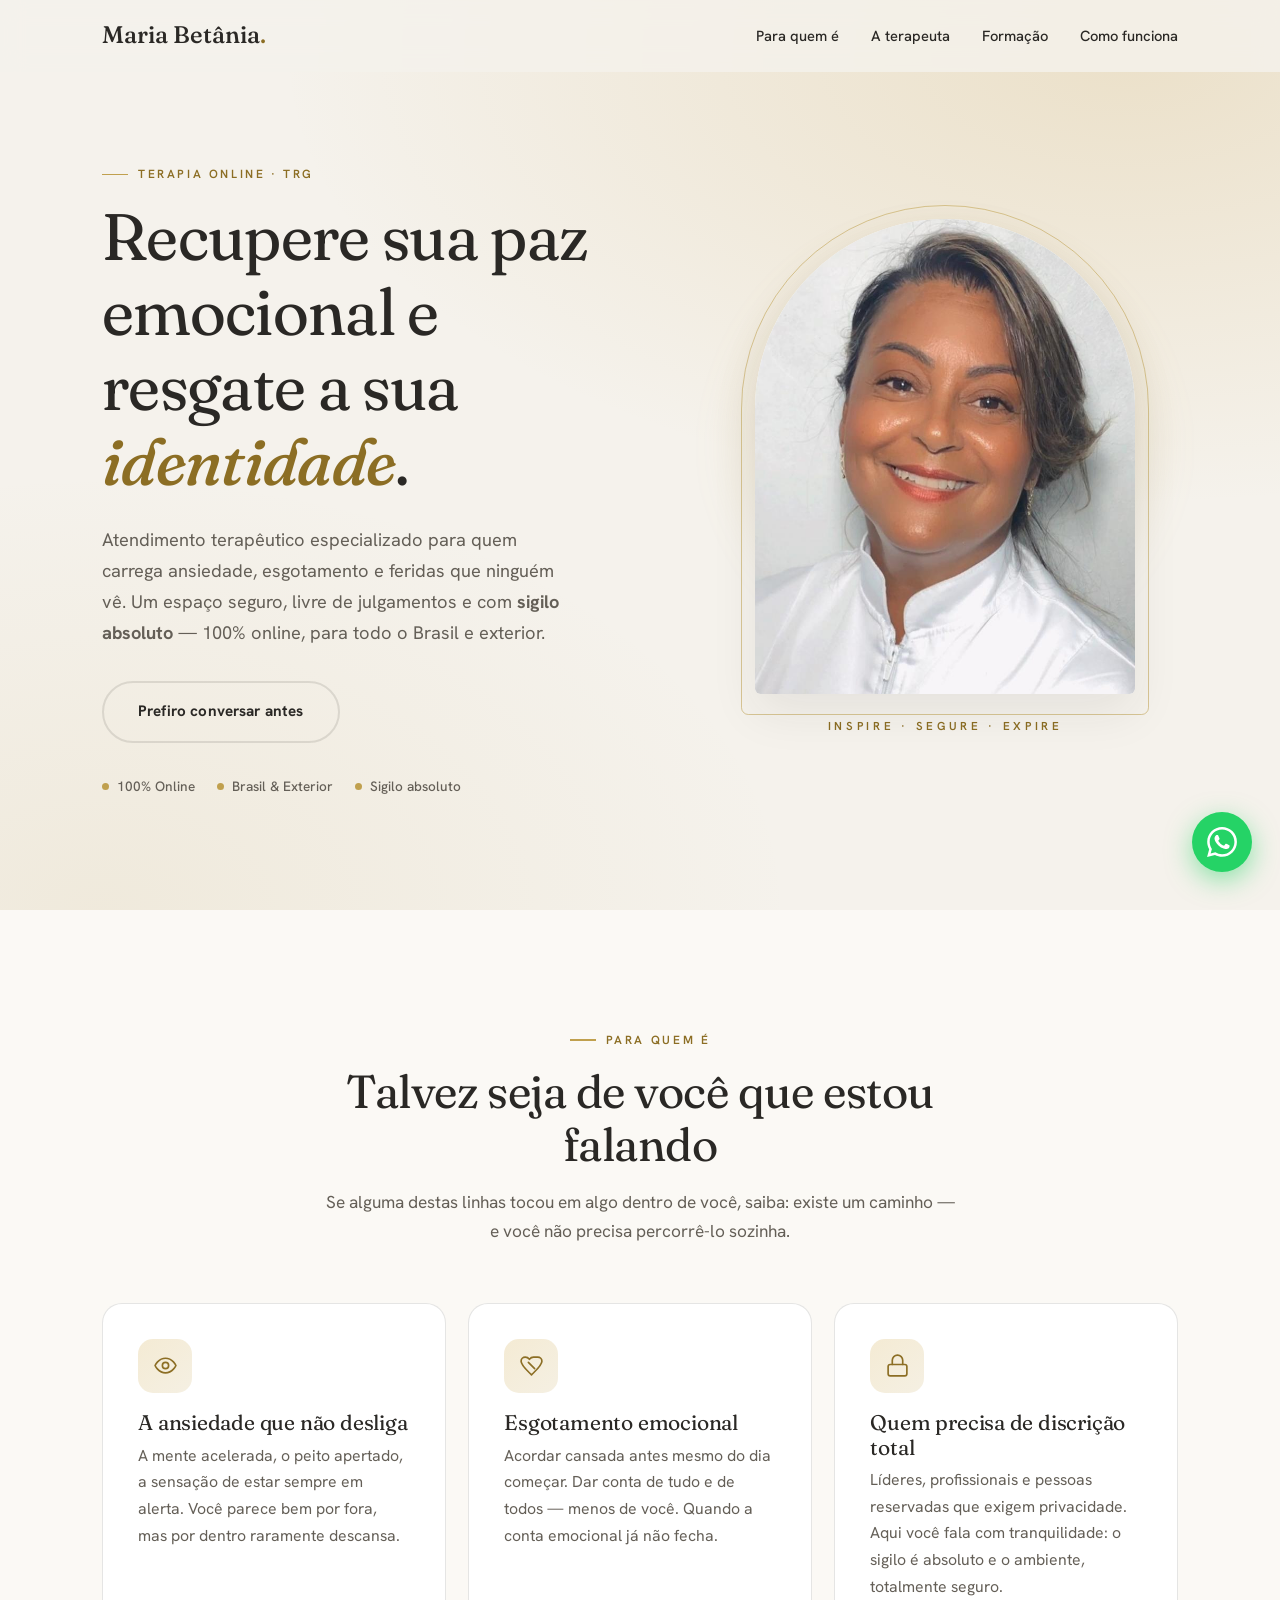
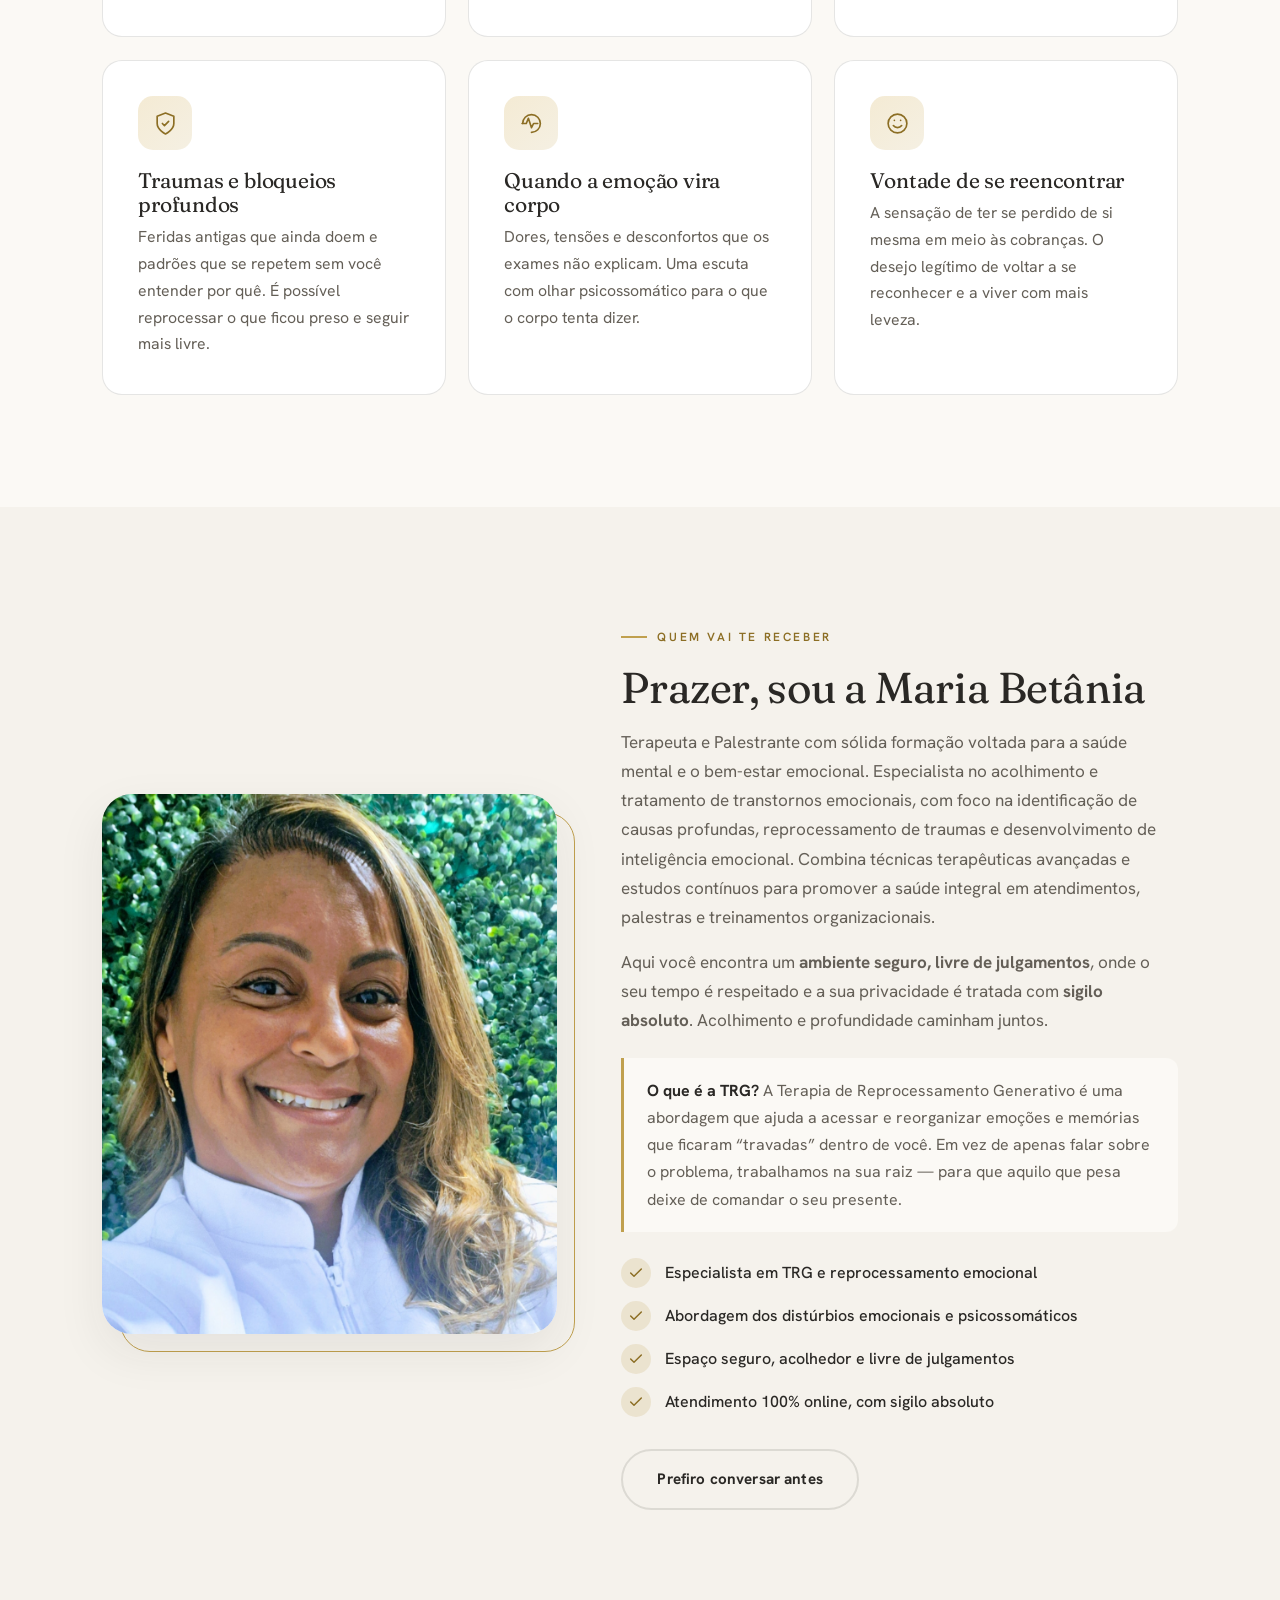
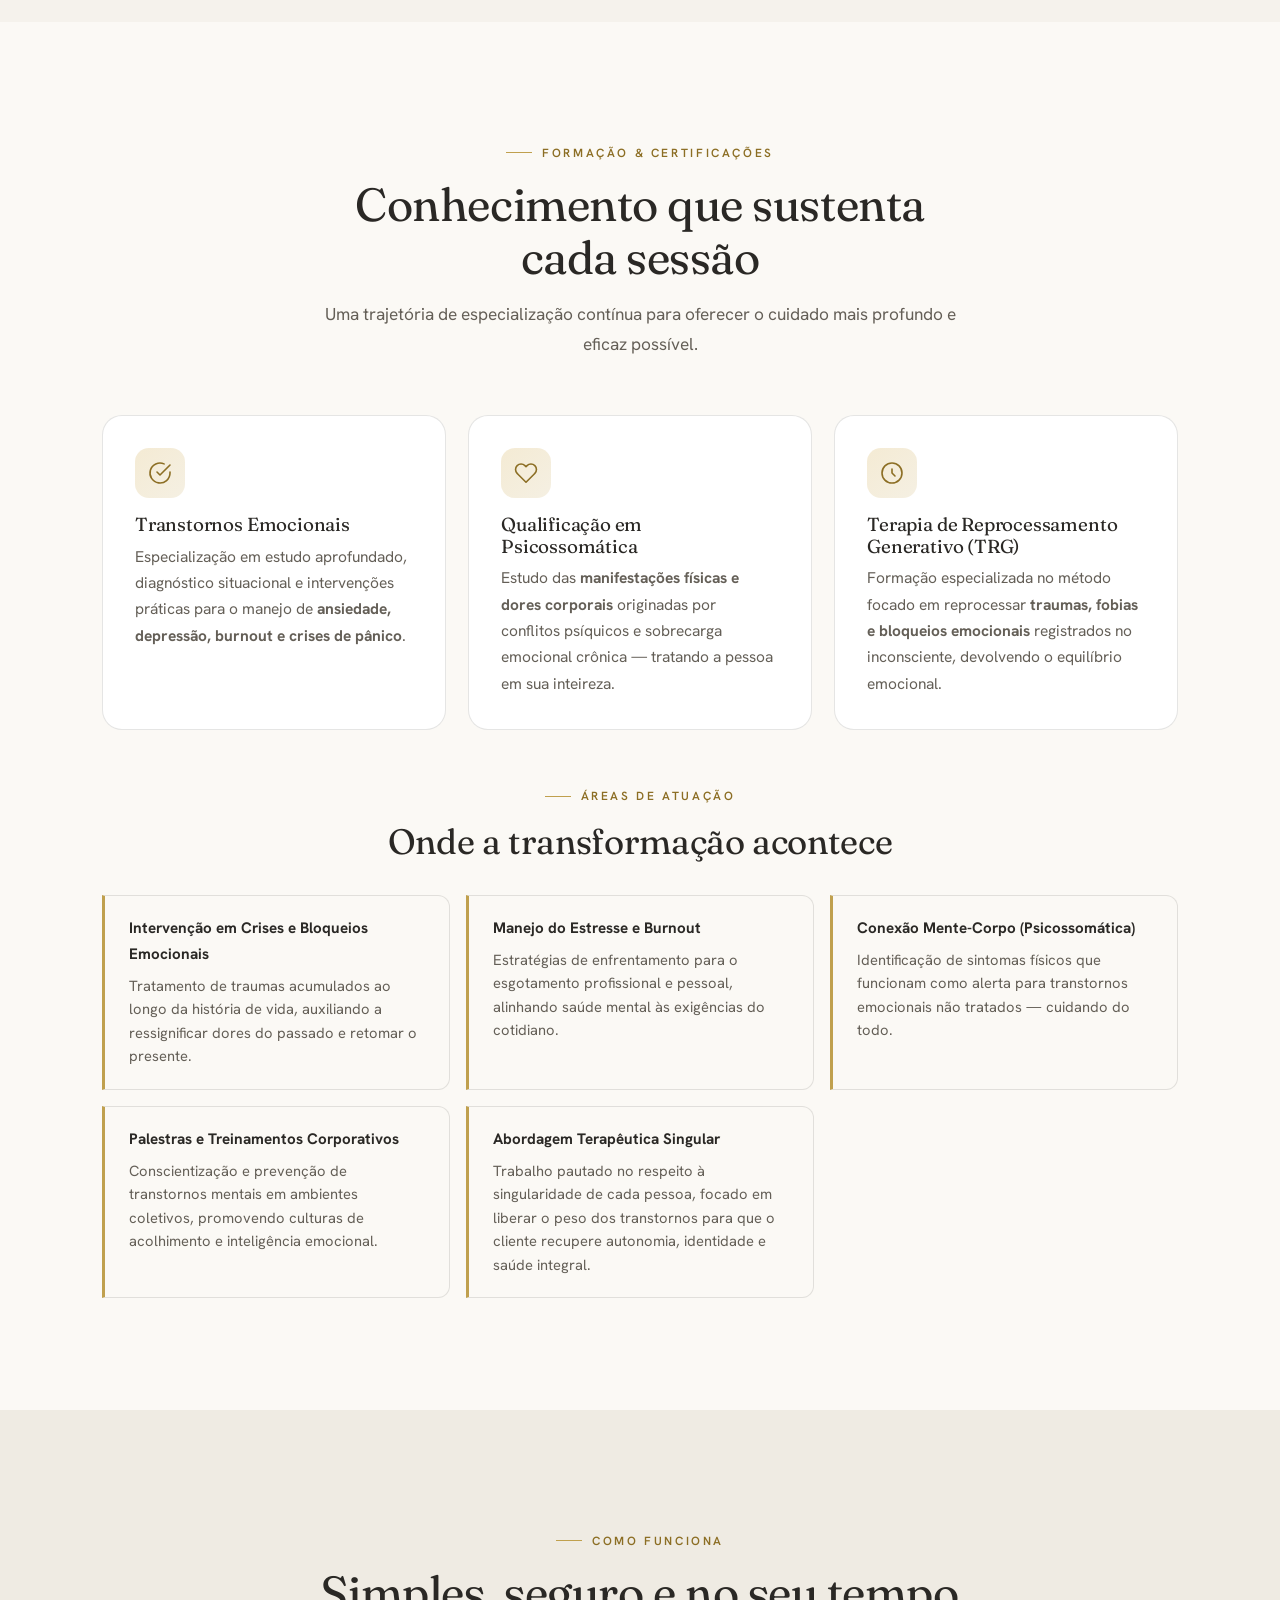
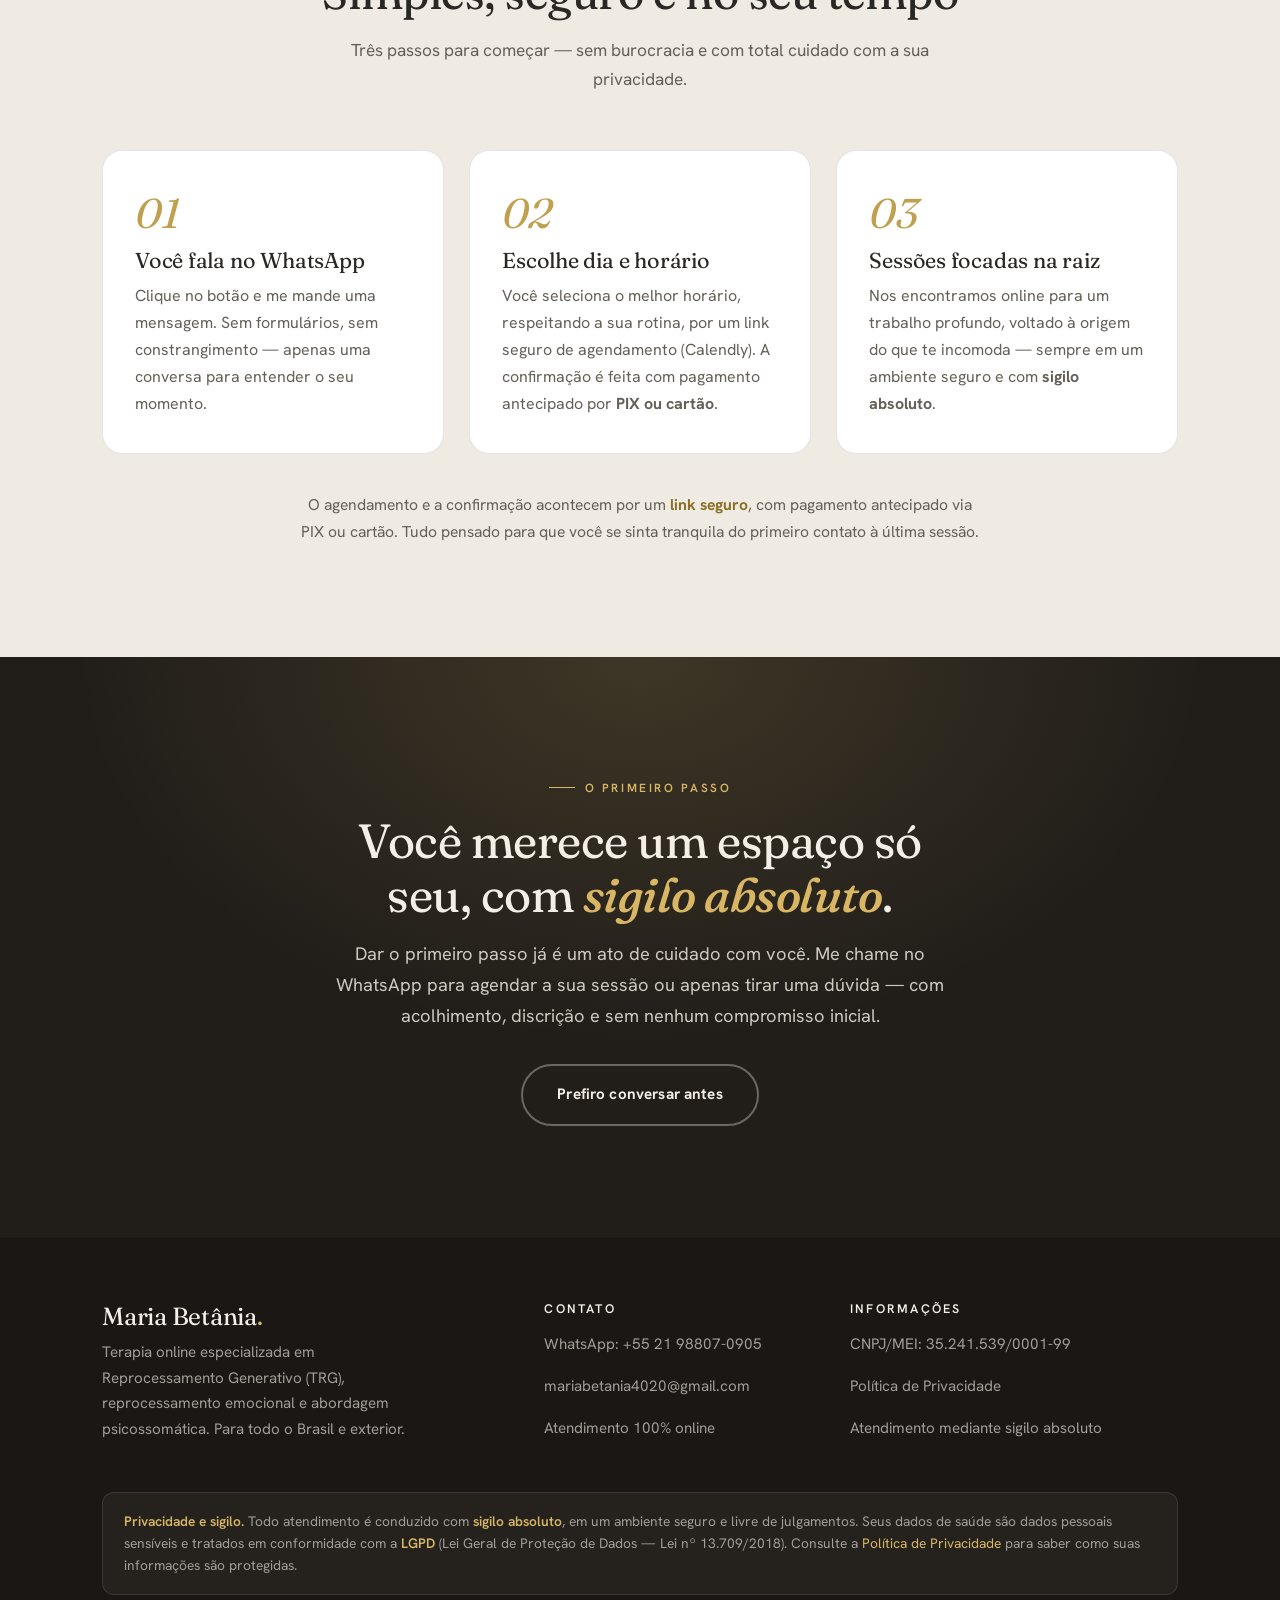
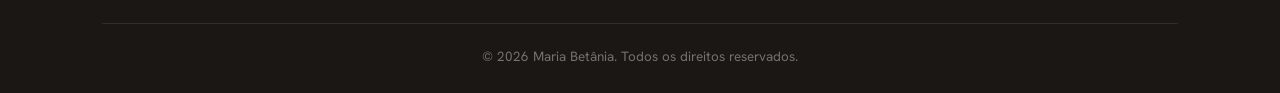
==== commit 29b6bf35: "Desativa temporariamente os CTAs do Calendly Comenta os 5 links/botões do Calendly (header, hero, so" ====
--- a/index.html
+++ b/index.html
@@ -843,10 +843,12 @@
                 <li><a href="#sobre" class="nav__link">A terapeuta</a></li>
                 <li><a href="#formacao" class="nav__link">Formação</a></li>
                 <li><a href="#como-funciona" class="nav__link">Como funciona</a></li>
+                <!-- Calendly temporariamente desativado
                 <li>
                     <a href="https://calendly.com/mariabetaniaterapeuta/"
                        class="nav__link btn btn--gold" target="_blank" rel="noopener noreferrer">Agendar sessão</a>
                 </li>
+                -->
             </ul>
             <button class="nav__toggle" aria-label="Abrir menu" aria-expanded="false">
                 <span class="hamburger"></span>
@@ -865,11 +867,13 @@
                 e feridas que ninguém vê. Um espaço seguro, livre de julgamentos e com <strong>sigilo absoluto</strong> —
                 100% online, para todo o Brasil e exterior.</p>
             <div class="hero__actions">
+                <!-- Calendly temporariamente desativado
                 <a href="https://calendly.com/mariabetaniaterapeuta/"
                    class="btn btn--gold" target="_blank" rel="noopener noreferrer">
                     <svg viewBox="0 0 24 24" fill="none" stroke="currentColor" stroke-width="2" stroke-linecap="round" stroke-linejoin="round" aria-hidden="true"><rect x="3" y="4" width="18" height="18" rx="2" ry="2"></rect><line x1="16" y1="2" x2="16" y2="6"></line><line x1="8" y1="2" x2="8" y2="6"></line><line x1="3" y1="10" x2="21" y2="10"></line></svg>
                     Escolher meu horário
                 </a>
+                -->
                 <a href="https://wa.me/5521988070905?text=Ol%C3%A1%2C%20Maria%20Bet%C3%A2nia.%20Gostaria%20de%20tirar%20uma%20d%C3%BAvida%20antes%20de%20agendar."
                    class="btn btn--ghost" target="_blank" rel="noopener noreferrer">Prefiro conversar antes</a>
             </div>
@@ -983,11 +987,13 @@
             </ul>
 
             <div class="about__cta">
+                <!-- Calendly temporariamente desativado
                 <a href="https://calendly.com/mariabetaniaterapeuta/"
                    class="btn btn--gold" target="_blank" rel="noopener noreferrer">
                     <svg viewBox="0 0 24 24" fill="none" stroke="currentColor" stroke-width="2" stroke-linecap="round" stroke-linejoin="round" aria-hidden="true"><rect x="3" y="4" width="18" height="18" rx="2" ry="2"></rect><line x1="16" y1="2" x2="16" y2="6"></line><line x1="8" y1="2" x2="8" y2="6"></line><line x1="3" y1="10" x2="21" y2="10"></line></svg>
                     Escolher meu horário
                 </a>
+                -->
                 <a href="https://wa.me/5521988070905?text=Ol%C3%A1%2C%20Maria%20Bet%C3%A2nia.%20Gostaria%20de%20tirar%20uma%20d%C3%BAvida%20antes%20de%20agendar."
                    class="btn btn--ghost" target="_blank" rel="noopener noreferrer">Prefiro conversar antes</a>
             </div>
@@ -1109,11 +1115,13 @@
             agendar a sua sessão ou apenas tirar uma dúvida — com acolhimento, discrição e sem nenhum compromisso
             inicial.</p>
         <div style="display:flex; gap:1rem; flex-wrap:wrap; justify-content:center;">
+            <!-- Calendly temporariamente desativado
             <a href="https://calendly.com/mariabetaniaterapeuta/"
                class="btn btn--on-dark" target="_blank" rel="noopener noreferrer">
                 <svg viewBox="0 0 24 24" fill="none" stroke="currentColor" stroke-width="2" stroke-linecap="round" stroke-linejoin="round" aria-hidden="true"><rect x="3" y="4" width="18" height="18" rx="2" ry="2"></rect><line x1="16" y1="2" x2="16" y2="6"></line><line x1="8" y1="2" x2="8" y2="6"></line><line x1="3" y1="10" x2="21" y2="10"></line></svg>
                 Escolher meu horário
             </a>
+            -->
             <a href="https://wa.me/5521988070905?text=Ol%C3%A1%2C%20Maria%20Bet%C3%A2nia.%20Gostaria%20de%20tirar%20uma%20d%C3%BAvida%20antes%20de%20agendar."
                class="btn btn--ghost-dark" target="_blank" rel="noopener noreferrer">Prefiro conversar antes</a>
         </div>
@@ -1134,7 +1142,9 @@
                 <ul>
                     <li><a href="https://wa.me/5521988070905" target="_blank" rel="noopener noreferrer">WhatsApp: +55 21 98807-0905</a></li>
                     <li><a href="mailto:mariabetania4020@gmail.com">mariabetania4020@gmail.com</a></li>
+                    <!-- Calendly temporariamente desativado
                     <li><a href="https://calendly.com/mariabetaniaterapeuta/" target="_blank" rel="noopener noreferrer">Agendar pelo Calendly</a></li>
+                    -->
                     <li>Atendimento 100% online</li>
                 </ul>
             </div>
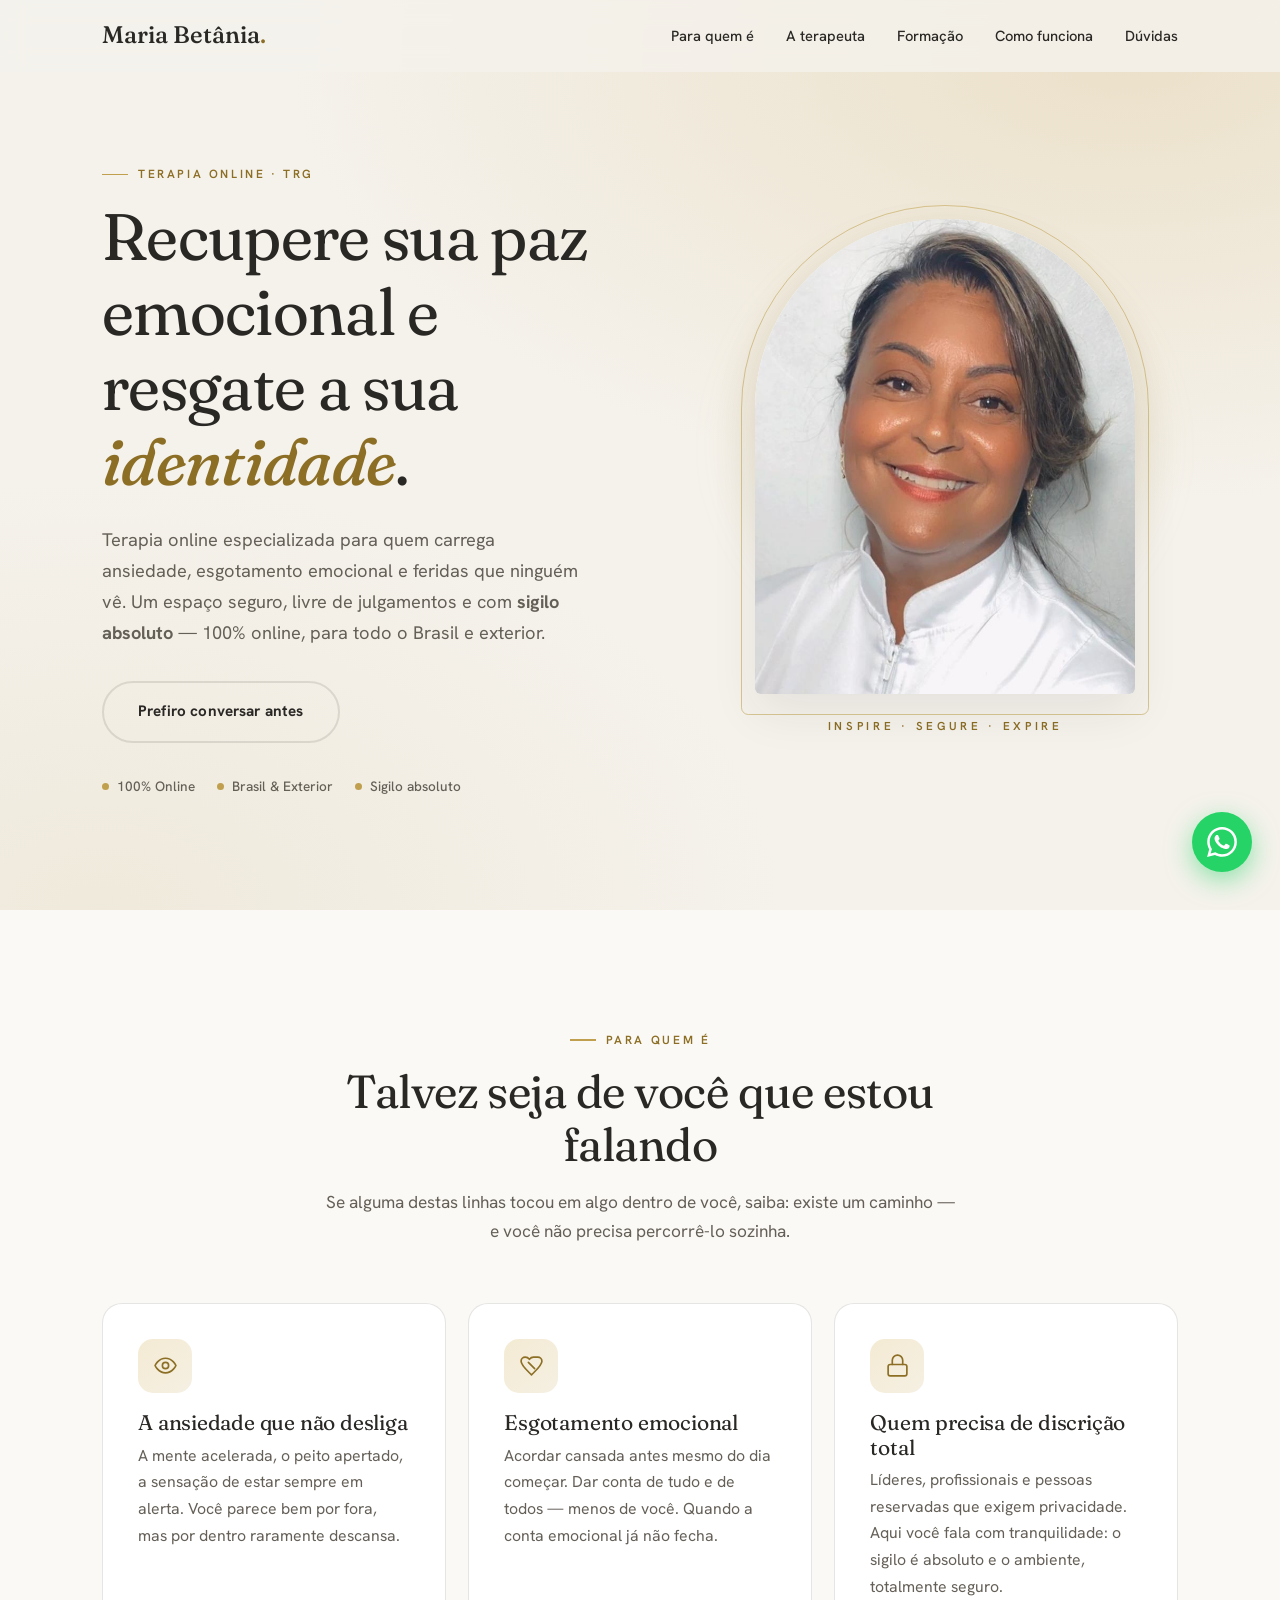
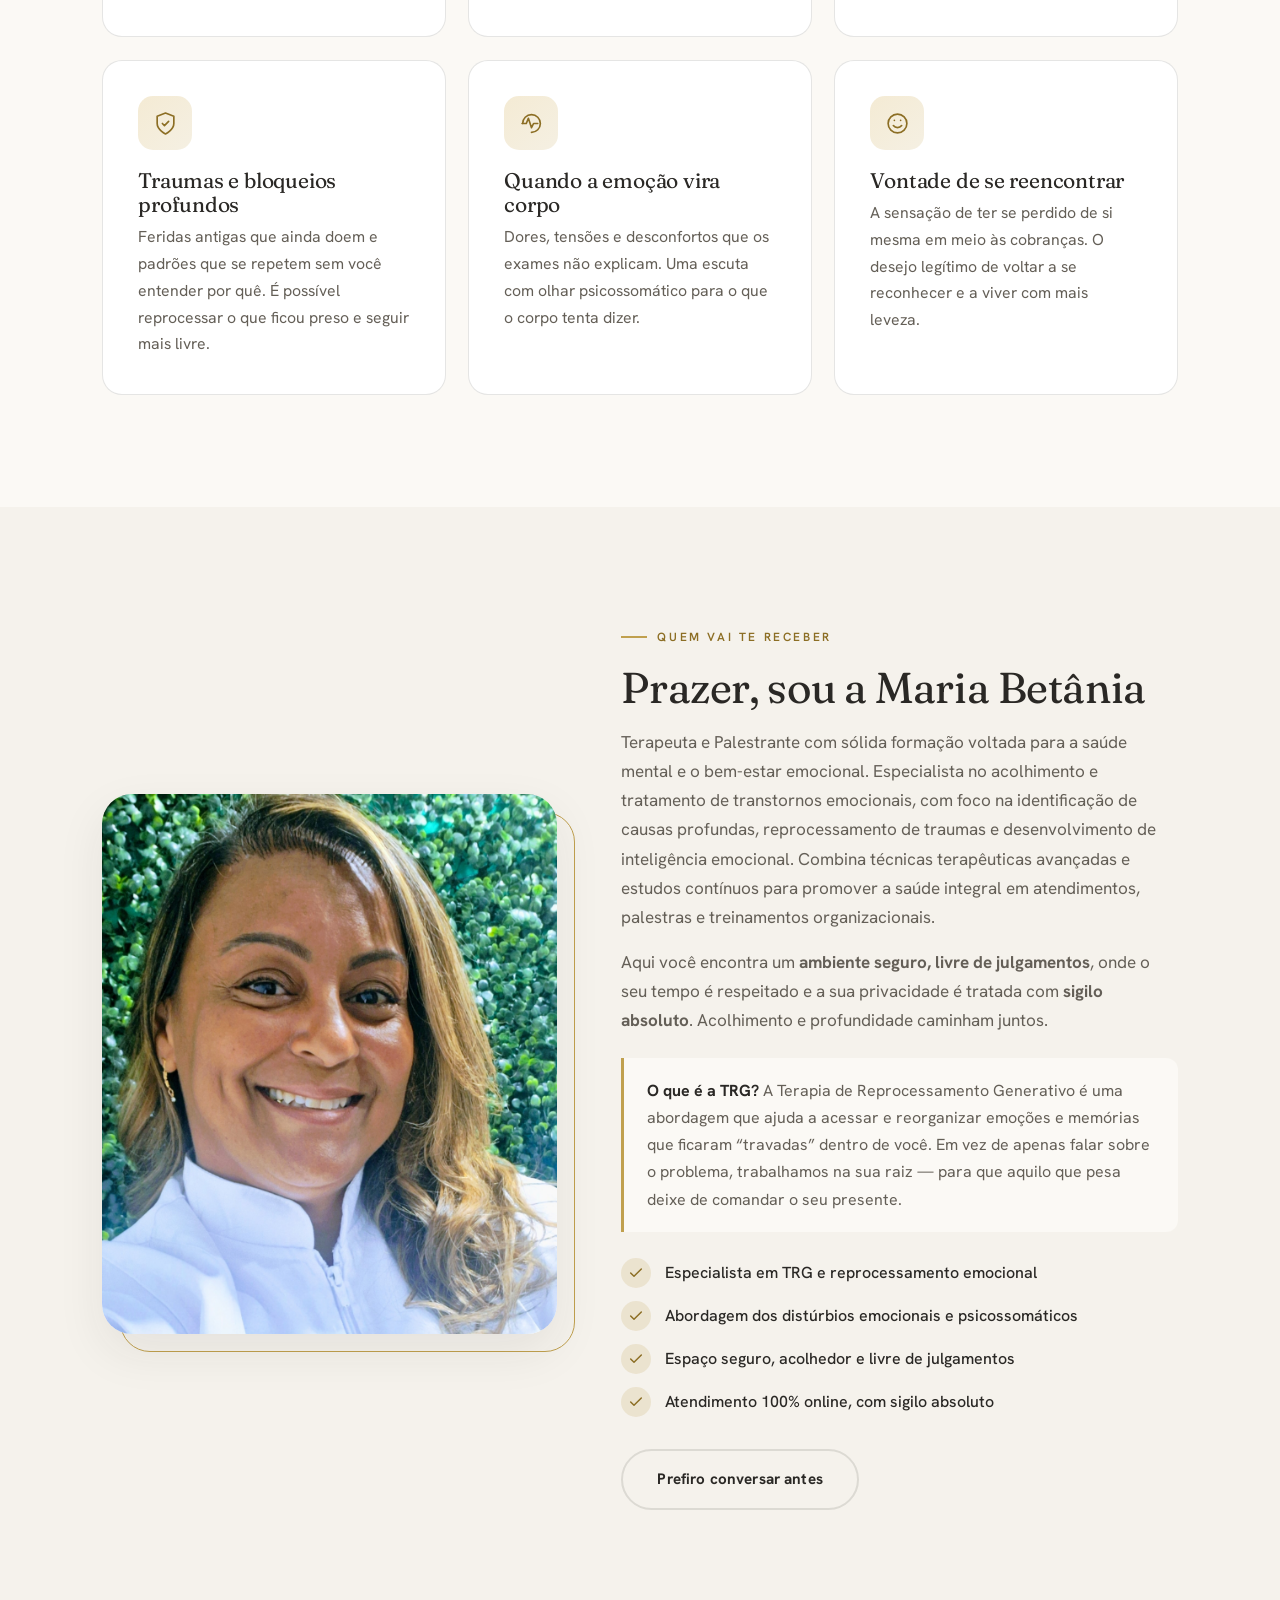
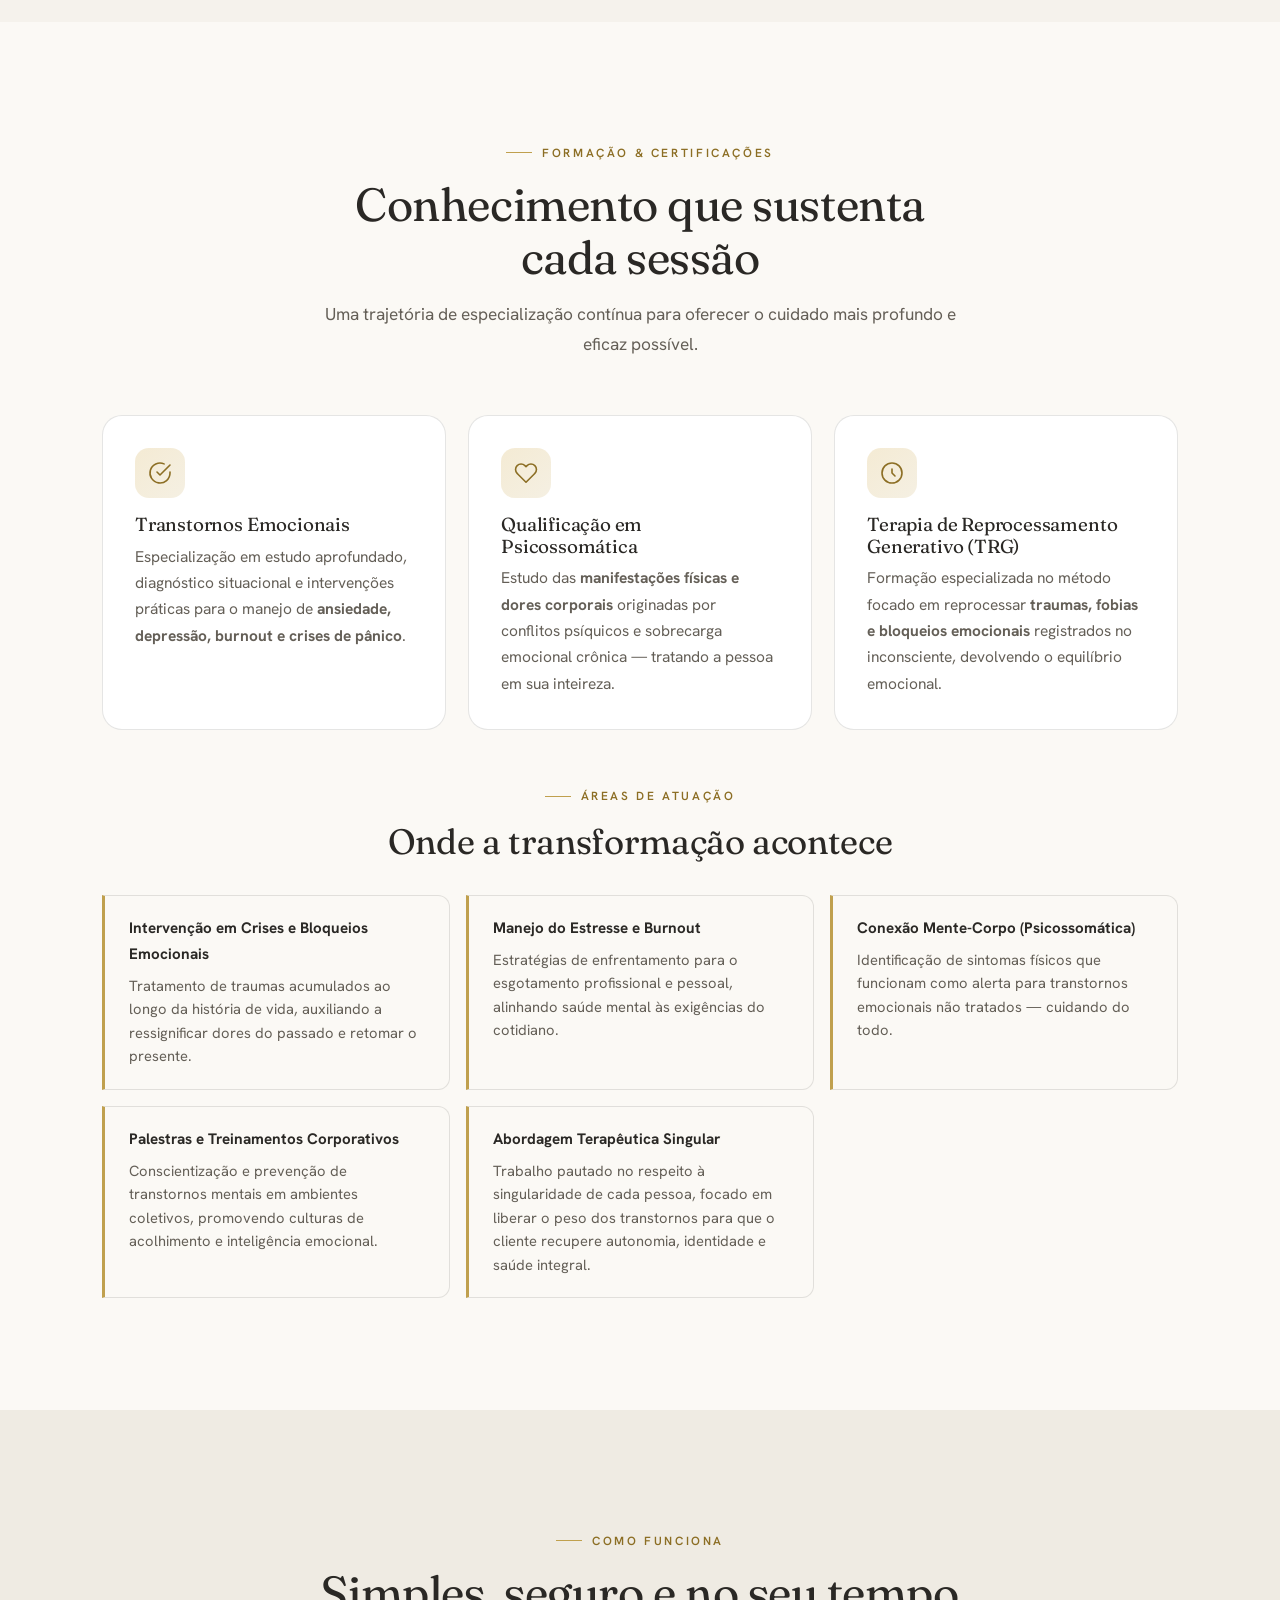
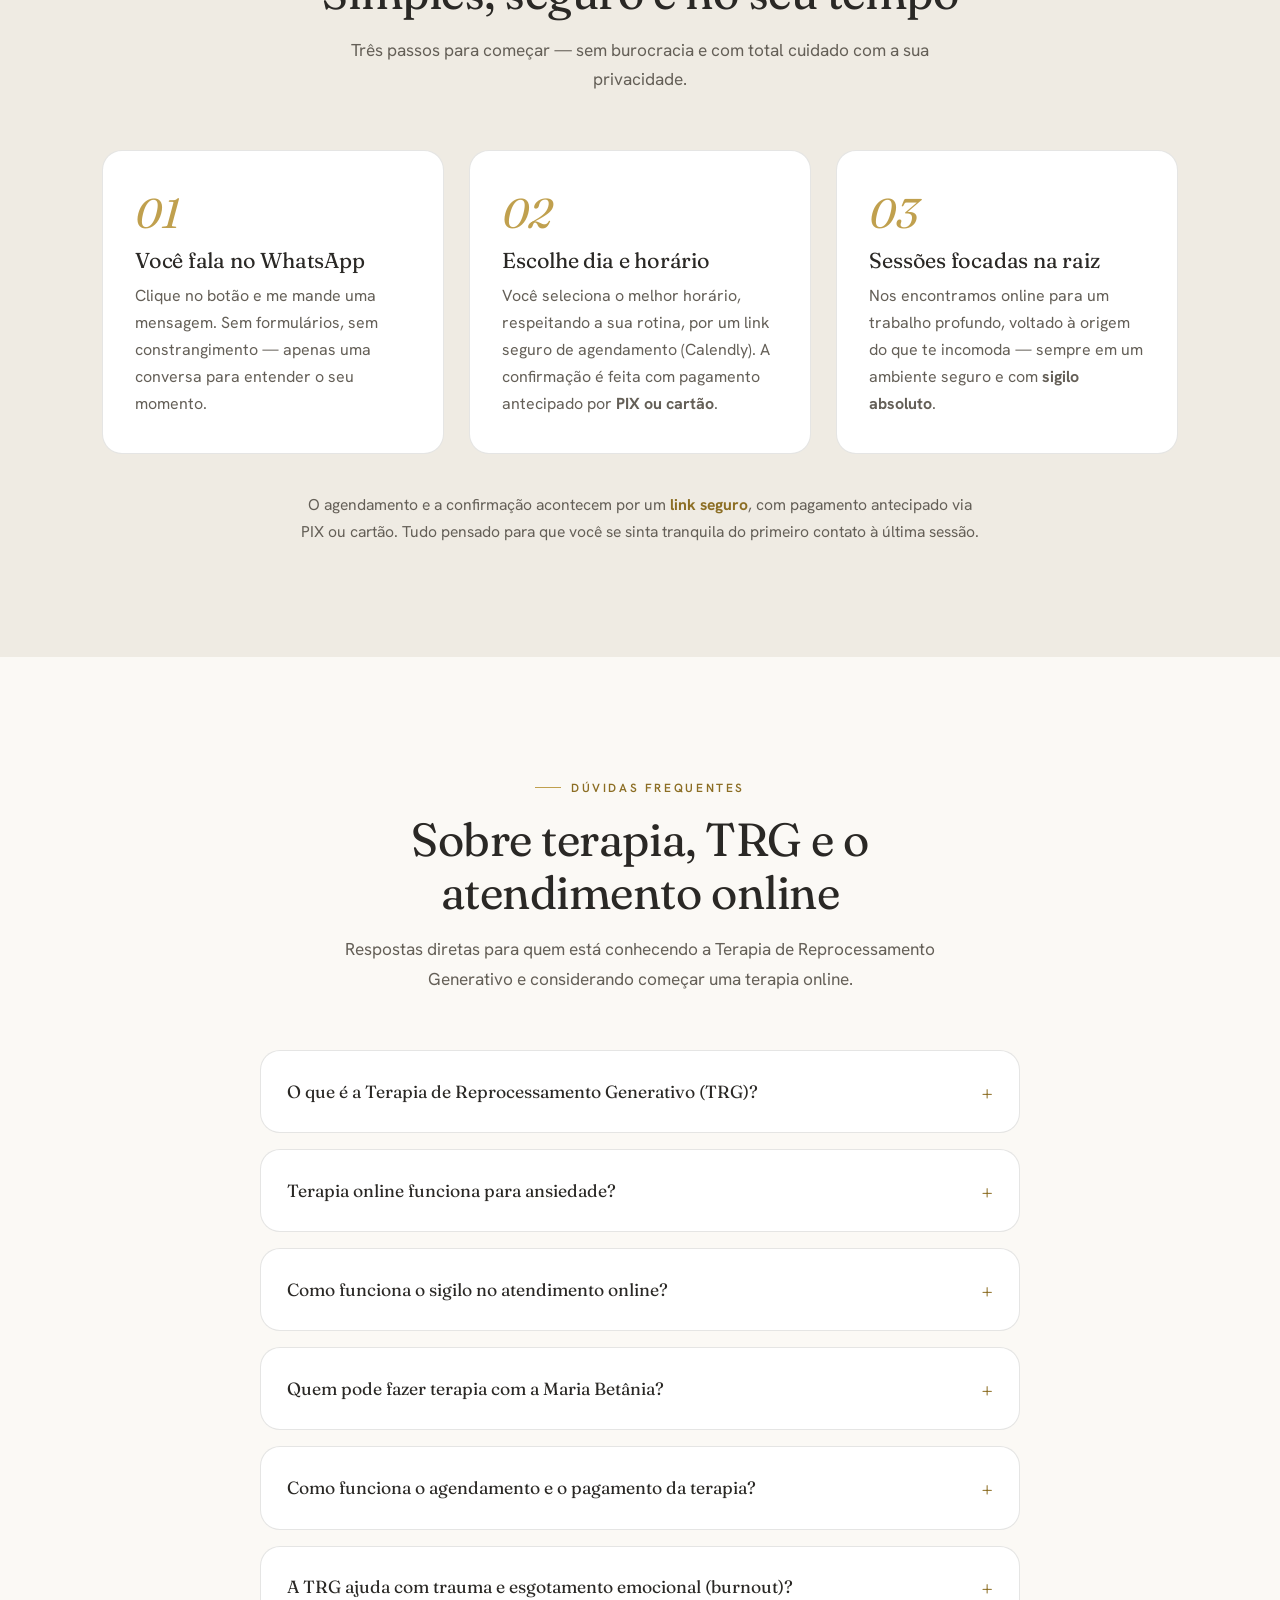
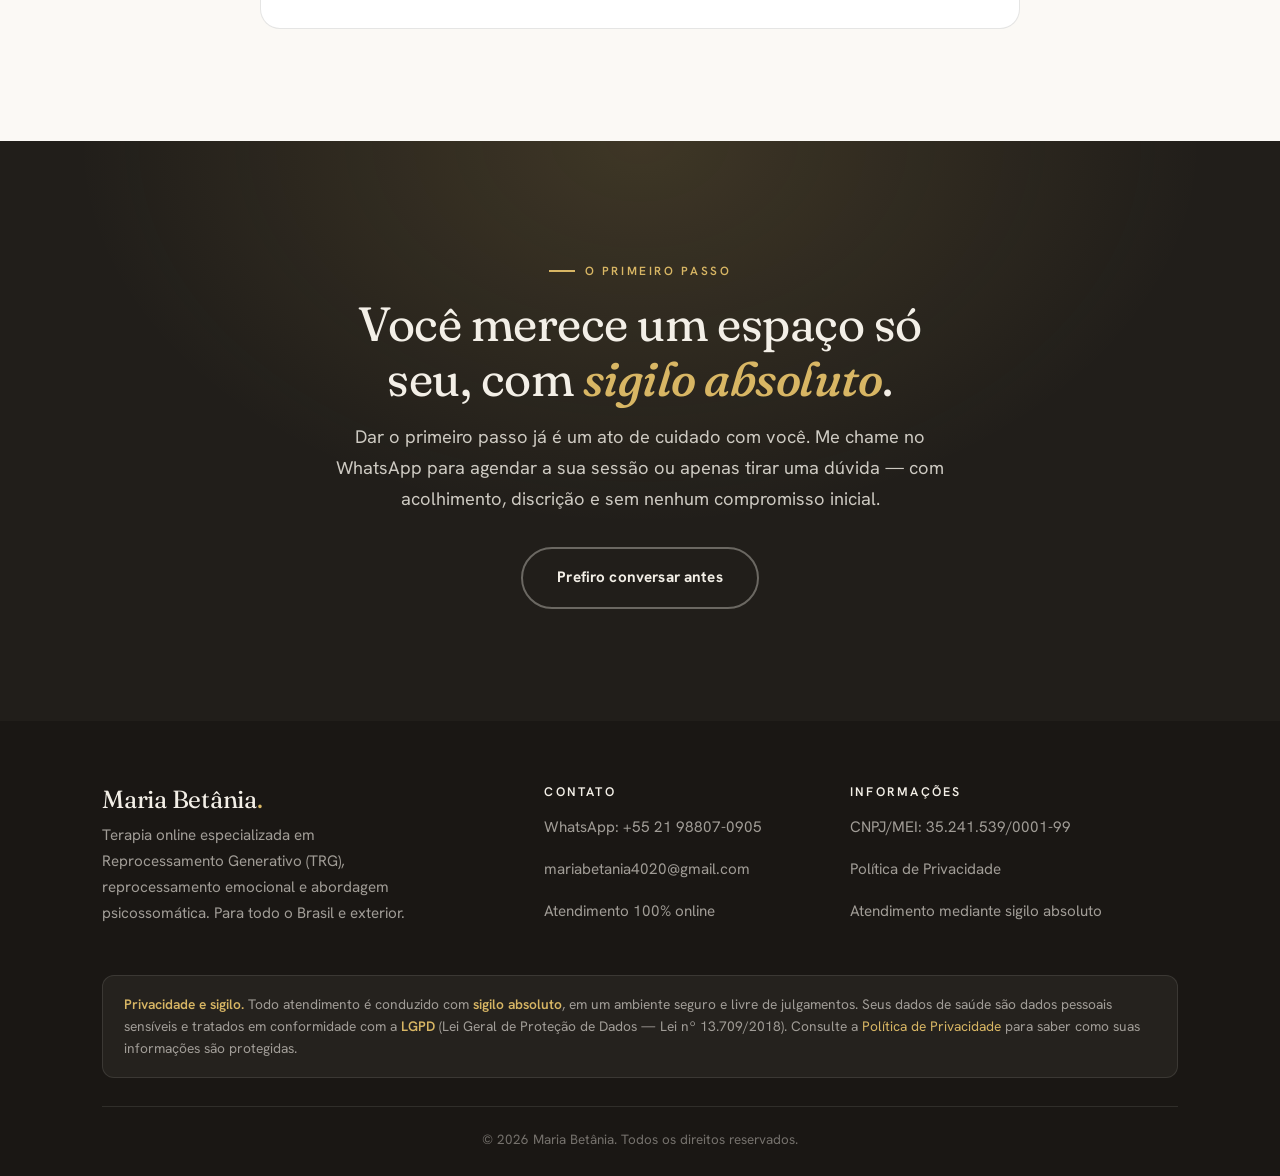
==== commit f0bfd482: "Reforça SEO on-page para indexação por terapeuta, terapia, TRG e ansiedade Expande meta keywords e d" ====
--- a/index.html
+++ b/index.html
@@ -9,7 +9,7 @@
     <meta name="description"
           content="Terapeuta online especializada em Terapia de Reprocessamento Generativo (TRG). Atendimento para ansiedade, esgotamento emocional e traumas, com acolhimento e sigilo absoluto. Para todo o Brasil e exterior.">
     <meta name="keywords"
-          content="terapeuta online, terapia para ansiedade online, TRG online, terapia de reprocessamento generativo, terapia online, esgotamento emocional, sigilo absoluto">
+          content="terapeuta, terapeuta online, terapia, terapia online, terapia para ansiedade, ansiedade, TRG, terapia de reprocessamento generativo, reprocessamento emocional, esgotamento emocional, burnout, trauma, terapia psicossomática, psicossomática, saúde mental, bem-estar emocional, sigilo absoluto">
     <meta name="author" content="Maria Betânia">
     <meta name="robots" content="index, follow">
 
@@ -20,14 +20,14 @@
     <meta property="og:title" content="Maria Betânia | Terapia Online para Ansiedade e TRG">
     <meta property="og:description"
           content="Recupere sua paz emocional e resgate a sua identidade. Terapia online especializada (TRG), com acolhimento e total sigilo. Para todo o Brasil e exterior.">
-    <meta property="og:image" content="https://mariabetaniaterapeuta.com.br/og-image.jpg">
+    <meta property="og:image" content="https://mariabetaniaterapeuta.com.br/IMG-20250110-WA0171.jpg">
 
     <!-- ====================== Twitter ====================== -->
     <meta name="twitter:card" content="summary_large_image">
     <meta name="twitter:title" content="Maria Betânia | Terapia Online para Ansiedade e TRG">
     <meta name="twitter:description"
           content="Terapia online especializada (TRG), com acolhimento e sigilo absoluto. Para todo o Brasil e exterior.">
-    <meta name="twitter:image" content="https://mariabetaniaterapeuta.com.br/og-image.jpg">
+    <meta name="twitter:image" content="https://mariabetaniaterapeuta.com.br/IMG-20250110-WA0171.jpg">
 
     <link rel="canonical" href="https://mariabetaniaterapeuta.com.br/">
 
@@ -44,12 +44,77 @@
         "@type": "MedicalBusiness",
         "name": "Maria Betânia — Terapia Online",
         "description": "Atendimento terapêutico online especializado em Terapia de Reprocessamento Generativo (TRG), reprocessamento emocional e abordagem psicossomática.",
-        "image": "https://mariabetaniaterapeuta.com.br/og-image.jpg",
+        "image": "https://mariabetaniaterapeuta.com.br/IMG-20250110-WA0171.jpg",
         "url": "https://mariabetaniaterapeuta.com.br/",
         "telephone": "+5521988070905",
         "areaServed": "Brasil e exterior",
         "availableLanguage": "Portuguese",
-        "medicalSpecialty": "Psychotherapy"
+        "medicalSpecialty": "Psychotherapy",
+        "priceRange": "$$",
+        "knowsAbout": ["Terapia", "Terapeuta", "Ansiedade", "Terapia de Reprocessamento Generativo (TRG)", "Trauma", "Esgotamento emocional", "Burnout", "Psicossomática", "Saúde mental"],
+        "employee": {
+            "@type": "Person",
+            "name": "Maria Betânia",
+            "jobTitle": "Terapeuta",
+            "knowsAbout": ["Terapia de Reprocessamento Generativo (TRG)", "Ansiedade", "Trauma", "Psicossomática", "Burnout"]
+        }
+    }
+    </script>
+
+    <script type="application/ld+json">
+    {
+        "@context": "https://schema.org",
+        "@type": "FAQPage",
+        "mainEntity": [
+            {
+                "@type": "Question",
+                "name": "O que é a Terapia de Reprocessamento Generativo (TRG)?",
+                "acceptedAnswer": {
+                    "@type": "Answer",
+                    "text": "A TRG é uma abordagem terapêutica que ajuda a acessar e reorganizar emoções e memórias que ficaram travadas. Em vez de apenas falar sobre o problema, a terapia trabalha na raiz emocional, para que aquilo que pesa deixe de comandar o presente."
+                }
+            },
+            {
+                "@type": "Question",
+                "name": "Terapia online funciona para ansiedade?",
+                "acceptedAnswer": {
+                    "@type": "Answer",
+                    "text": "Sim. O atendimento terapêutico 100% online é indicado para ansiedade, esgotamento emocional (burnout) e traumas, com o mesmo cuidado e sigilo de uma sessão presencial."
+                }
+            },
+            {
+                "@type": "Question",
+                "name": "Como funciona o sigilo no atendimento online?",
+                "acceptedAnswer": {
+                    "@type": "Answer",
+                    "text": "Todo o atendimento é conduzido com sigilo absoluto, em um espaço seguro e livre de julgamentos, do primeiro contato até a última sessão."
+                }
+            },
+            {
+                "@type": "Question",
+                "name": "Quem pode fazer terapia com a Maria Betânia?",
+                "acceptedAnswer": {
+                    "@type": "Answer",
+                    "text": "Pessoas de todo o Brasil e do exterior, já que o atendimento é 100% online, indicado para quem lida com ansiedade, esgotamento emocional, traumas ou questões psicossomáticas."
+                }
+            },
+            {
+                "@type": "Question",
+                "name": "Como funciona o agendamento e o pagamento da terapia?",
+                "acceptedAnswer": {
+                    "@type": "Answer",
+                    "text": "O primeiro contato é feito pelo WhatsApp. Depois, você escolhe o melhor dia e horário, e a confirmação da sessão é feita com pagamento antecipado por PIX ou cartão."
+                }
+            },
+            {
+                "@type": "Question",
+                "name": "A TRG ajuda com trauma e esgotamento emocional (burnout)?",
+                "acceptedAnswer": {
+                    "@type": "Answer",
+                    "text": "Sim. A Terapia de Reprocessamento Generativo é voltada justamente para reprocessar traumas e bloqueios profundos, além de apoiar o manejo de esgotamento emocional e burnout."
+                }
+            }
+        ]
     }
     </script>
 
@@ -613,6 +678,44 @@
             margin-right: auto;
         }
         .steps__note strong { color: var(--gold-deep); }
+
+        /* ---------- FAQ ---------- */
+        .faq {
+            max-width: 760px;
+            margin: 0 auto;
+            display: grid;
+            gap: 1rem;
+        }
+        .faq__item {
+            background: var(--surface);
+            border: 1px solid var(--line);
+            border-radius: var(--radius-md);
+            padding: 0.4rem 1.6rem;
+        }
+        .faq__item summary {
+            cursor: pointer;
+            list-style: none;
+            font-family: var(--font-display);
+            font-size: 1.1rem;
+            padding: 1.2rem 1.8rem 1.2rem 0;
+            position: relative;
+        }
+        .faq__item summary::-webkit-details-marker { display: none; }
+        .faq__item summary::after {
+            content: '+';
+            position: absolute;
+            right: 0;
+            top: 1.1rem;
+            font-size: 1.4rem;
+            color: var(--gold-deep);
+            transition: transform var(--transition);
+        }
+        .faq__item[open] summary::after { transform: rotate(45deg); }
+        .faq__item p {
+            color: var(--muted);
+            padding-bottom: 1.4rem;
+            margin-top: -0.4rem;
+        }
 
         /* ---------- Faixa de sigilo (reforço) ---------- */
         .assurance {
@@ -843,6 +946,7 @@
                 <li><a href="#sobre" class="nav__link">A terapeuta</a></li>
                 <li><a href="#formacao" class="nav__link">Formação</a></li>
                 <li><a href="#como-funciona" class="nav__link">Como funciona</a></li>
+                <li><a href="#faq" class="nav__link">Dúvidas</a></li>
                 <!-- Calendly temporariamente desativado
                 <li>
                     <a href="https://calendly.com/mariabetaniaterapeuta/"
@@ -863,7 +967,7 @@
         <div class="hero__content reveal">
             <span class="eyebrow">Terapia online · TRG</span>
             <h1 class="hero__title">Recupere sua paz emocional e resgate a sua <span class="display-italic">identidade</span>.</h1>
-            <p class="hero__subtitle">Atendimento terapêutico especializado para quem carrega ansiedade, esgotamento
+            <p class="hero__subtitle">Terapia online especializada para quem carrega ansiedade, esgotamento emocional
                 e feridas que ninguém vê. Um espaço seguro, livre de julgamentos e com <strong>sigilo absoluto</strong> —
                 100% online, para todo o Brasil e exterior.</p>
             <div class="hero__actions">
@@ -1103,6 +1207,56 @@
         <p class="steps__note">O agendamento e a confirmação acontecem por um <strong>link seguro</strong>, com
             pagamento antecipado via PIX ou cartão. Tudo pensado para que você se sinta tranquila do primeiro contato à
             última sessão.</p>
+    </div>
+</section>
+
+<!-- ============================== 4.5 FAQ ============================== -->
+<section class="section section--soft" id="faq">
+    <div class="container">
+        <div class="section__head reveal">
+            <span class="eyebrow eyebrow--center">Dúvidas frequentes</span>
+            <h2 class="section__title">Sobre terapia, TRG e o atendimento online</h2>
+            <p class="section__lead">Respostas diretas para quem está conhecendo a Terapia de
+                Reprocessamento Generativo e considerando começar uma terapia online.</p>
+        </div>
+        <div class="faq reveal">
+            <details class="faq__item">
+                <summary>O que é a Terapia de Reprocessamento Generativo (TRG)?</summary>
+                <p>A TRG é uma abordagem terapêutica que ajuda a acessar e reorganizar emoções e
+                    memórias que ficaram travadas. Em vez de apenas falar sobre o problema, a
+                    terapia trabalha na raiz emocional, para que aquilo que pesa deixe de comandar
+                    o presente.</p>
+            </details>
+            <details class="faq__item">
+                <summary>Terapia online funciona para ansiedade?</summary>
+                <p>Sim. O atendimento terapêutico 100% online é indicado para ansiedade,
+                    esgotamento emocional (burnout) e traumas, com o mesmo cuidado e sigilo de uma
+                    sessão presencial.</p>
+            </details>
+            <details class="faq__item">
+                <summary>Como funciona o sigilo no atendimento online?</summary>
+                <p>Todo o atendimento é conduzido com sigilo absoluto, em um espaço seguro e livre
+                    de julgamentos, do primeiro contato até a última sessão.</p>
+            </details>
+            <details class="faq__item">
+                <summary>Quem pode fazer terapia com a Maria Betânia?</summary>
+                <p>Pessoas de todo o Brasil e do exterior, já que o atendimento é 100% online,
+                    indicado para quem lida com ansiedade, esgotamento emocional, traumas ou
+                    questões psicossomáticas.</p>
+            </details>
+            <details class="faq__item">
+                <summary>Como funciona o agendamento e o pagamento da terapia?</summary>
+                <p>O primeiro contato é feito pelo WhatsApp. Depois, você escolhe o melhor dia e
+                    horário, e a confirmação da sessão é feita com pagamento antecipado por PIX ou
+                    cartão.</p>
+            </details>
+            <details class="faq__item">
+                <summary>A TRG ajuda com trauma e esgotamento emocional (burnout)?</summary>
+                <p>Sim. A Terapia de Reprocessamento Generativo é voltada justamente para
+                    reprocessar traumas e bloqueios profundos, além de apoiar o manejo de
+                    esgotamento emocional e burnout.</p>
+            </details>
+        </div>
     </div>
 </section>
 
